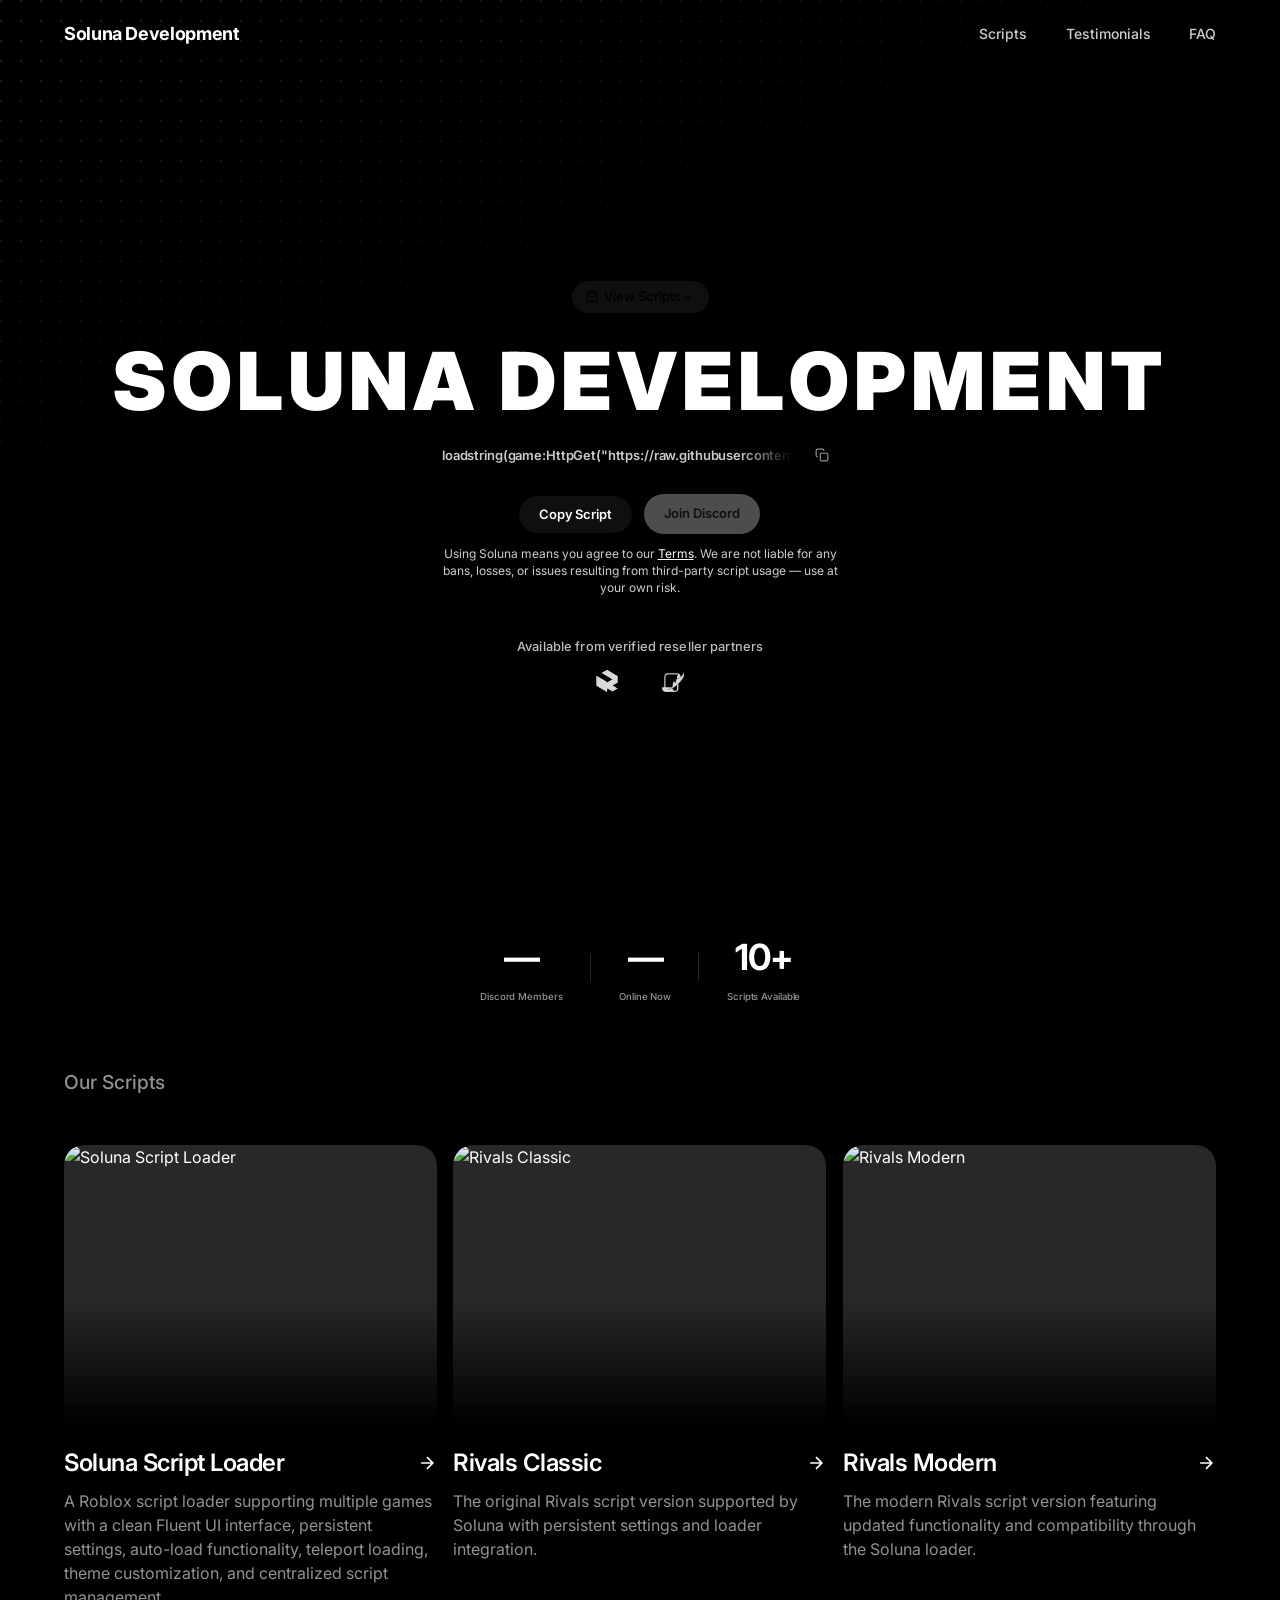
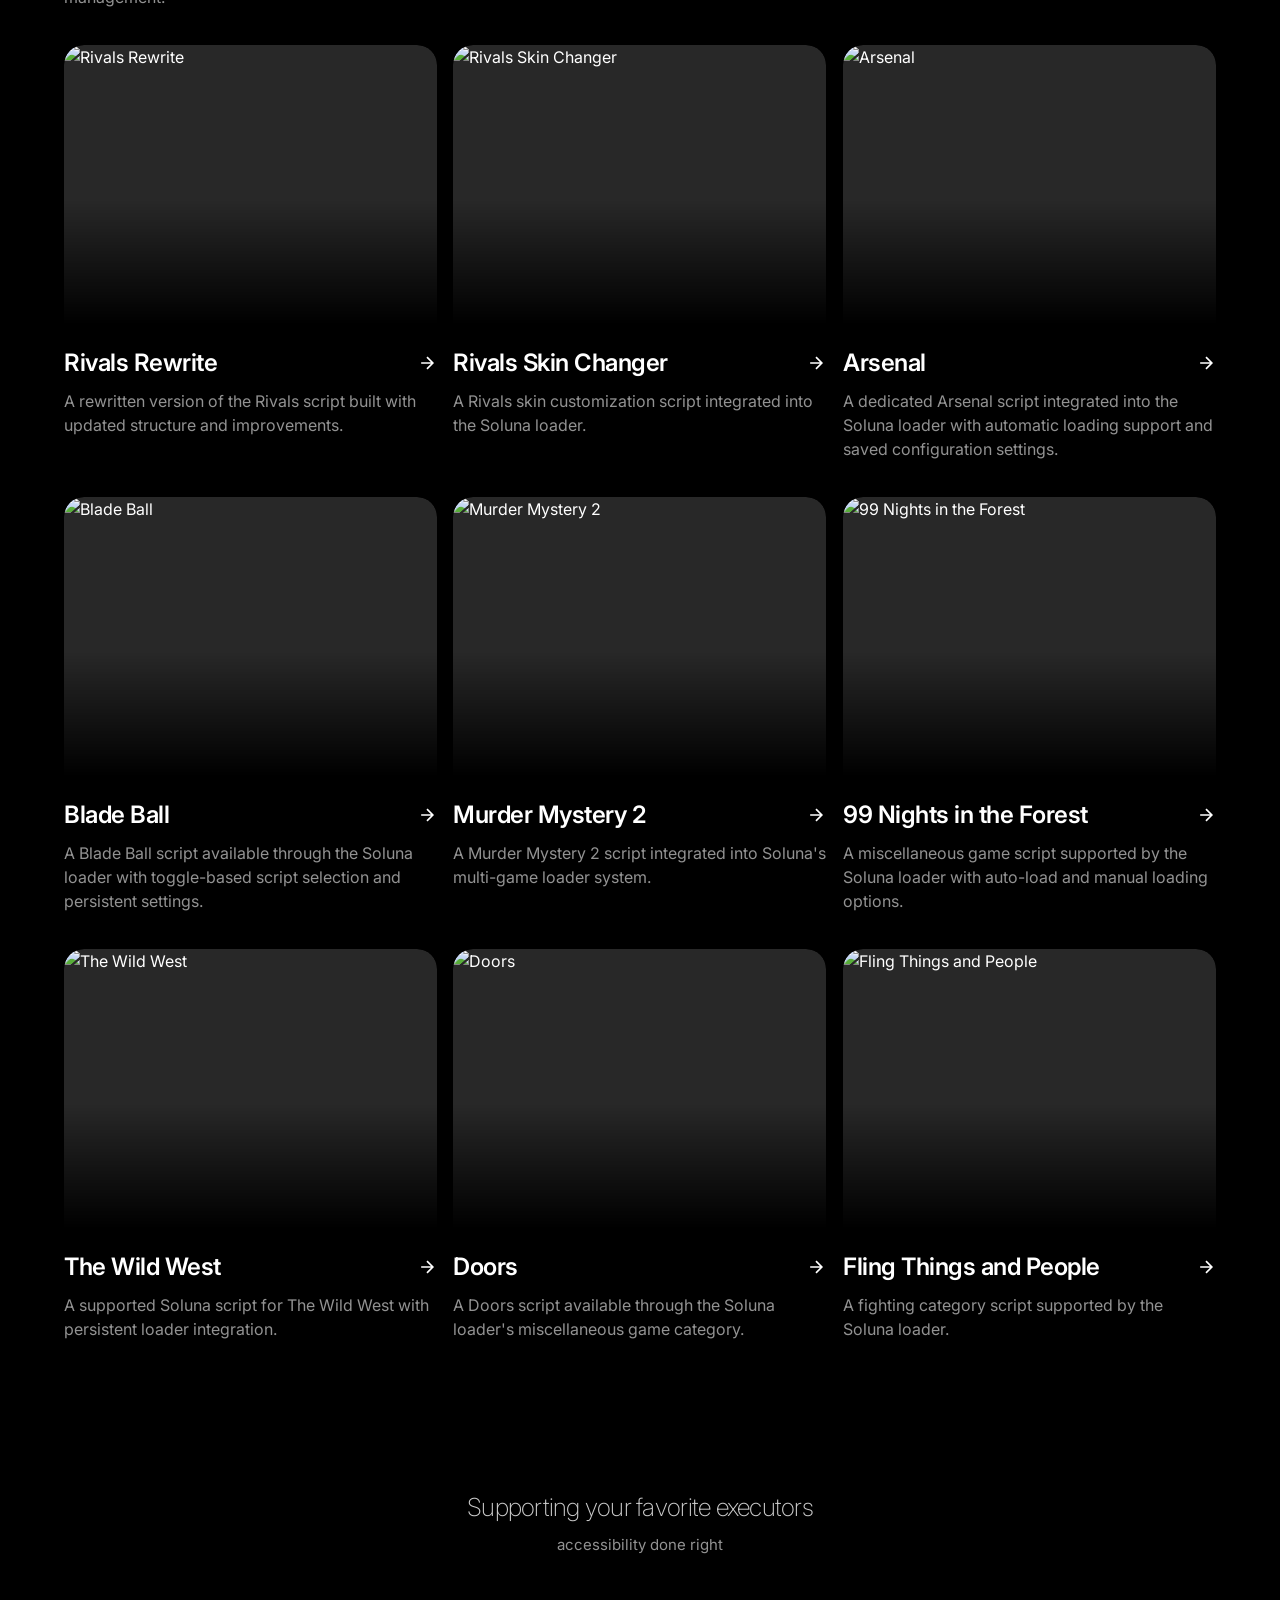
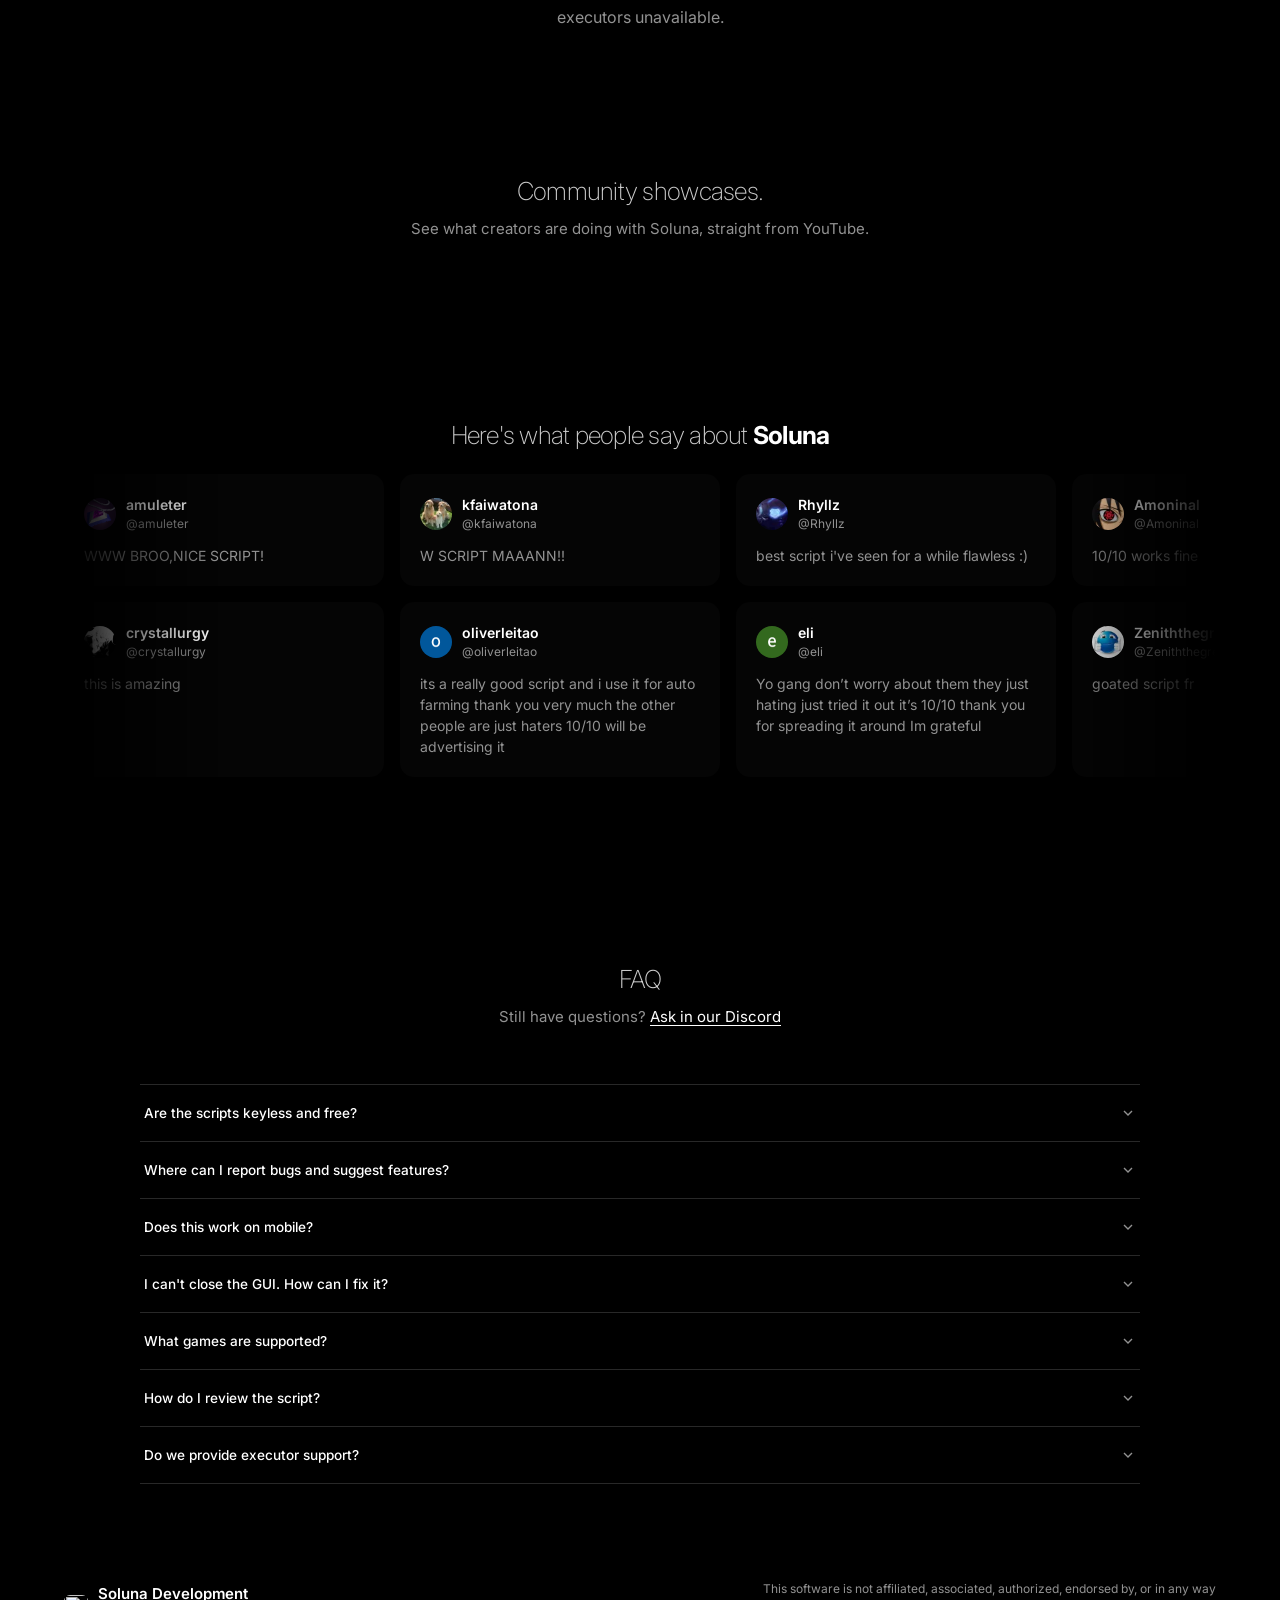
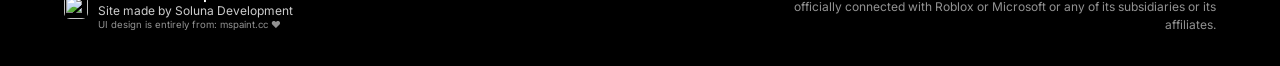
==== index.html @ 6f0d4bb6 "Add partners and showcases JSON files - Created partners.json to store partner information including" ====
<!DOCTYPE html>
<html lang="en">

<head>
    <meta charset="UTF-8">
    <meta name="viewport" content="width=device-width, initial-scale=1.0, maximum-scale=5.0">

    <title>Soluna Script Hub</title>
    <meta name="description"
        content="Soluna Script Hub — Roblox scripts, game utilities, and tools developed by Soluna Development.">

    <meta property="og:title" content="Soluna Script Hub">
    <meta property="og:description" content="Roblox scripts, utilities, and tools developed by Soluna Development.">
    <meta property="og:image"
        content="https://raw.githubusercontent.com/Soluna-Development/API/refs/heads/main/assets/static/background-with-logo.png">
    <meta property="og:image:width" content="1080">
    <meta property="og:image:height" content="607">
    <meta property="og:type" content="website">

    <meta name="twitter:card" content="summary_large_image">
    <meta name="twitter:title" content="Soluna Script Hub">
    <meta name="twitter:description" content="Roblox scripts, utilities, and tools developed by Soluna Development.">
    <meta name="twitter:image"
        content="https://raw.githubusercontent.com/Soluna-Development/API/refs/heads/main/assets/static/background-with-logo.png">

    <link rel="icon"
        href="https://raw.githubusercontent.com/Soluna-Development/API/refs/heads/main/assets/branding/light-on-black.png"
        type="image/png">

    <link rel="manifest" href="manifest.json">

    <meta name="apple-mobile-web-app-capable" content="yes">
    <meta name="apple-mobile-web-app-status-bar-style" content="black-translucent">
    <meta name="apple-mobile-web-app-title" content="Soluna Script Hub">

    <link rel="apple-touch-icon"
        href="https://raw.githubusercontent.com/Soluna-Development/API/refs/heads/main/assets/branding/light-on-black.png">

    <link rel="preconnect" href="https://fonts.googleapis.com">
    <link rel="preconnect" href="https://fonts.gstatic.com" crossorigin>
    <link href="https://fonts.googleapis.com/css2?family=Inter:wght@400;500;600;700&display=swap" rel="stylesheet">

    <link rel="stylesheet" href="src/index.css">
</head>

<body>
    <nav class="nav">
        <div class="nav-container">
            <span class="logo">Soluna Development</span>
            <div class="nav-links">
                <a href="#scripts">Scripts</a>
                <a href="#testimonials">Testimonials</a>
                <a href="#faq">FAQ</a>
            </div>
        </div>
    </nav>

    <svg aria-hidden="true" class="dot-grid" width="100%" height="100%">
        <defs>
            <pattern id="dot-pattern" width="20" height="20" patternUnits="userSpaceOnUse"
                patternContentUnits="userSpaceOnUse" x="0" y="0">
                <circle cx="1" cy="1" r="1"></circle>
            </pattern>
        </defs>
        <rect width="100%" height="100%" stroke-width="0" fill="url(#dot-pattern)"></rect>
    </svg>

    <main>
        <section class="hero">
            <div class="hero-atmosphere" aria-hidden="true">
                <video class="hero-atmosphere-video" autoplay loop muted playsinline preload="auto">
                    <source src="https://www.pexels.com/download/video/38458547/" type="video/mp4">
                </video>
                <div class="hero-atmosphere-sheen"></div>
                <canvas id="hero-byte-overlay"></canvas>
                <div class="hero-atmosphere-vignette"></div>
            </div>
            <div class="container hero-container">
                <a href="#scripts" class="hero-pill">
                    <span class="hero-pill-icon">
                        <svg xmlns="http://www.w3.org/2000/svg" width="24" height="24" viewBox="0 0 24 24" fill="none"
                            stroke="currentColor" stroke-width="2" stroke-linecap="round" stroke-linejoin="round"
                            class="lucide lucide-shopping-bag mr-2" aria-hidden="true">
                            <path d="M6 2 3 6v14a2 2 0 0 0 2 2h14a2 2 0 0 0 2-2V6l-3-4Z"></path>
                            <path d="M3 6h18"></path>
                            <path d="M16 10a4 4 0 0 1-8 0"></path>
                        </svg>
                    </span>
                    View Scripts
                    <svg width="12" height="12" viewBox="0 0 24 24" fill="none" stroke="currentColor" stroke-width="2">
                        <path d="M5 12h14M12 5l7 7-7 7" />
                    </svg>
                </a>

                <h1 class="hero-title">...</h1>
                <button class="discord-copy-bar reveal" id="copy-discord-btn" type="button">
                    <span
                        class="copy-discord-label">loadstring(game:HttpGet("https://raw.githubusercontent.com/Soluna-Development/API/refs/heads/main/src/Loader.lua"))()</span>
                    <span class="discord-copy-actions">
                        <span class="discord-copy-icon" id="copy-discord-icon">
                            <svg class="copy-icon" width="14" height="14" viewBox="0 0 24 24" fill="none"
                                stroke="currentColor" stroke-width="2">
                                <rect x="9" y="9" width="13" height="13" rx="2" />
                                <path d="M5 15H4a2 2 0 0 1-2-2V4a2 2 0 0 1 2-2h9a2 2 0 0 1 2 2v1" />
                            </svg>
                            <svg class="check-icon" width="14" height="14" viewBox="0 0 24 24" fill="none"
                                stroke="currentColor" stroke-width="2">
                                <path d="M20 6 9 17l-5-5" />
                            </svg>
                        </span>
                    </span>
                </button>

                <div class="hero-cta-row reveal">
                    <button class="hero-cta hero-cta-dark" id="hero-copy-script-btn" type="button">Copy Script</button>
                    <a class="hero-cta hero-cta-light" href="https://discord.gg/e52GujVvbN" target="_blank"
                        rel="noopener noreferrer">Join Discord</a>
                </div>

                <p class="hero-tos">Using Soluna means you agree to our <a href="#faq">Terms</a>. We are not liable for
                    any bans, losses, or issues resulting from third-party script usage — use at your own risk.</p>

                <div class="partners-inline reveal" id="partners-grid-wrap">
                    <p class="partners-label">Available from verified reseller partners</p>
                    <div class="partners-grid" id="partners-grid"></div>
                </div>
            </div>
        </section>

        <div class="stats-grid reveal-stagger" id="stats-grid">
            <div class="stat-item reveal">
                <span class="stat-value" id="stat-members">–</span>
                <span class="stat-label">Discord Members</span>
            </div>
            <div class="stat-item reveal">
                <span class="stat-value" id="stat-online">–</span>
                <span class="stat-label">Online Now</span>
            </div>
            <div class="stat-item reveal">
                <span class="stat-value" id="stat-scripts">–</span>
                <span class="stat-label">Scripts Available</span>
            </div>
        </div>

        <section id="scripts" class="section">
            <div class="container">
                <h2 class="section-title reveal">Our Scripts</h2>
                <div class="scripts-wrap">
                    <div class="scripts-grid reveal-stagger" id="scripts-grid"></div>
                </div>
            </div>
        </section>

        <section id="executors" class="section executors-section">
            <div class="container executors-container">
                <div class="executors-heading reveal">
                    <h2 class="section-title-lg">Supporting your favorite executors</h2>
                    <p class="faq-sub">accessibility done right</p>
                </div>
            </div>
            <div class="executors-marquee-wrap">
                <div class="executors-marquee-row">
                    <div class="executors-marquee-track" id="executors-track"></div>
                </div>
            </div>
        </section>

        <section id="showcases" class="showcases-section">
            <div class="container showcases-heading reveal">
                <h2 class="section-title-lg">Community showcases.</h2>
                <p class="faq-sub">See what creators are doing with Soluna, straight from YouTube.</p>
            </div>
            <div class="showcase-viewport">
                <div class="showcase-track" id="showcase-track"></div>
            </div>
        </section>

        <section id="testimonials" class="section testimonials-section">
            <div class="container testimonials-container">
                <div class="testimonials-heading reveal">
                    <h2 class="section-title-lg">Here's what people say about <span class="bold">Soluna</span>
                </div>
                <div class="marquee-wrap">
                    <div class="marquee-row marquee-left">
                        <div class="marquee-track" id="marquee-track-1"></div>
                    </div>
                    <div class="marquee-row marquee-right">
                        <div class="marquee-track" id="marquee-track-2"></div>
                    </div>
                </div>
        </section>

        <section id="faq" class="section faq-section">
            <div class="container">
                <div class="faq-heading reveal">
                    <h2 class="section-title-lg">FAQ</h2>
                    <p class="faq-sub">Still have questions? <a href="https://discord.gg/e52GujVvbN" target="_blank">Ask
                            in our Discord</a></p>
                </div>
                <div class="faq-list reveal-stagger" id="faq-list"></div>
            </div>
        </section>
    </main>

    <footer class="footer">
        <div class="container footer-content">
            <div class="footer-brand-block">
                <img src="https://raw.githubusercontent.com/Soluna-Development/API/refs/heads/main/assets/branding/light-on-black.png"
                    alt="" class="footer-logo">
                <div class="footer-brand-text">
                    <span class="footer-brand">Soluna Development</span>
                    <span class="footer-tagline">Site made by Soluna Development</span>
                    <span class="footer-sub-tagline">UI design is entirely from: <a href="https://www.mspaint.cc/"
                            target="_blank">mspaint.cc</a> ❤️</span>
                </div>
            </div>
            <span class="footer-disclaimer">This software is not affiliated, associated, authorized, endorsed by, or in
                any way officially connected with Roblox or Microsoft or any of its subsidiaries or its
                affiliates.</span>
        </div>
    </footer>

    <script src="src/index.js"></script>
</body>

</html>
---- src/index.css ----
@import url('https://fonts.googleapis.com/css2?family=Inter:wght@900&display=swap');

:root {
    --bg: #000000;
    --fg: #ffffff;
    --fg-dark: #cccccc;
    --muted: #929292;
    --border: #282828;
    --font: 'Inter', -apple-system, BlinkMacSystemFont, sans-serif;
}

*,
*::before,
*::after {
    margin: 0;
    padding: 0;
    box-sizing: border-box;
}

html {
    scroll-behavior: smooth;
    background: var(--bg);
    color: var(--fg);
    font-family: var(--font);
    font-size: 16px;
    -webkit-font-smoothing: antialiased;
}

body {
    line-height: 1.5;
    overflow-x: hidden;
    position: relative;
    scroll-behavior: smooth;
    scrollbar-width: none;
    -ms-overflow-style: none;
}

::-webkit-scrollbar {
    display: none;
}

.dot-grid {
    position: absolute;
    top: 0;
    left: 0;
    width: 90vw;
    height: 55vh;
    fill: rgba(255, 255, 255, 0.16);
    pointer-events: none;
    -webkit-mask-image: linear-gradient(to bottom right, white, transparent 65%);
    mask-image: linear-gradient(to bottom right, white, transparent 65%);
    z-index: 40;
}

a {
    color: inherit;
    text-decoration: none;
}

.bold {
    font-weight: 700;
    color: var(--fg) !important;
}

.bold-black {
    font-weight: 900;
    color: var(--bg) !important;
}

.reveal {
    opacity: 0;
    filter: blur(12px);
    transform: translateY(24px);
    transition: opacity 0.8s cubic-bezier(0.16, 1, 0.3, 1), filter 0.8s cubic-bezier(0.16, 1, 0.3, 1), transform 0.8s cubic-bezier(0.16, 1, 0.3, 1);
    will-change: opacity, filter, transform;
}

.reveal.in-view {
    opacity: 1;
    filter: blur(0);
    transform: translateY(0);
}

.reveal-stagger .reveal:nth-child(1) {
    transition-delay: 0ms;
}

.reveal-stagger .reveal:nth-child(2) {
    transition-delay: 80ms;
}

.reveal-stagger .reveal:nth-child(3) {
    transition-delay: 160ms;
}

.reveal-stagger .reveal:nth-child(4) {
    transition-delay: 240ms;
}

.reveal-stagger .reveal:nth-child(5) {
    transition-delay: 320ms;
}

.reveal-stagger .reveal:nth-child(6) {
    transition-delay: 400ms;
}

@media (prefers-reduced-motion: reduce) {
    .reveal {
        opacity: 1;
        filter: none;
        transform: none;
        transition: none;
    }
}

.container {
    width: 100%;
    margin: 0 auto;
    padding: 0 clamp(1rem, 5vw, 4rem);
}

.nav {
    position: fixed;
    top: 0;
    left: 50%;
    transform: translateX(-50%);
    padding: 1.25rem 0;
    z-index: 50;
    width: 100%;
    margin: 0 auto;
}

.nav-container {
    display: flex;
    justify-content: space-between;
    align-items: center;
    max-width: 100%;
    margin: 0 auto;
    padding: 0 clamp(1rem, 5vw, 4rem);
}

.logo {
    font-weight: 700;
    font-size: 1.125rem;
    letter-spacing: -0.02em;
}

.nav-links {
    display: flex;
    gap: clamp(1rem, 3vw, 2.5rem);
}

.nav-links a {
    font-size: 0.875rem;
    font-weight: 500;
    color: var(--fg-dark);
    transition: color 0.2s ease;
    -webkit-tap-highlight-color: transparent;
    touch-action: manipulation;
}

.nav-links a:hover {
    color: var(--fg);
}

.hero {
    position: relative;
    padding: clamp(6rem, 14vh, 8.5rem) 0 clamp(3rem, 6vh, 5rem);
    overflow: hidden;
    isolation: isolate;
    height: 100vh;
    display: flex;
    align-items: center;
}

.hero-atmosphere {
    position: absolute;
    inset: 0;
    z-index: -1;
    overflow: hidden;
    pointer-events: none;
    background: #000;
    -webkit-mask-image: linear-gradient(to bottom, #000 0%, #000 48%, rgba(0, 0, 0, 0.5) 70%, transparent 96%);
    mask-image: linear-gradient(to bottom, #000 0%, #000 48%, rgba(0, 0, 0, 0.5) 70%, transparent 96%);
}

.hero-atmosphere-video {
    position: absolute;
    inset: -6%;
    width: 112%;
    height: 112%;
    object-fit: cover;
    object-position: center top;
    filter: blur(clamp(4px, 0.6vw, 9px)) saturate(1.2) brightness(0.98);
    transform: translateZ(0) scale(1.04);
}

.hero-atmosphere-sheen {
    position: absolute;
    inset: 0;
    background: radial-gradient(ellipse at 50% 4%, rgba(255, 255, 255, 0.18), transparent 46%),
        linear-gradient(116deg, transparent 18%, rgba(255, 255, 255, 0.06) 37%, transparent 51%);
    mix-blend-mode: soft-light;
    opacity: 0.8;
    animation: hero-sheen 16s ease-in-out infinite alternate;
}

#hero-byte-overlay {
    position: absolute;
    inset: 0;
    width: 100%;
    height: 100%;
    opacity: 0.55;
    mix-blend-mode: screen;
    pointer-events: none;
}

.hero-cursor-blob {
    position: absolute;
    width: 460px;
    height: 460px;
    left: var(--cursor-x, 50%);
    top: var(--cursor-y, 50%);
    transform: translate3d(-50%, -50%, 0);
    pointer-events: none;
    mix-blend-mode: soft-light;
    opacity: 0.9;
    filter: blur(6px);
}

.hero-cursor-blob path {
    fill: rgb(255, 255, 255);
}

@media (max-width: 768px) {
    .hero-cursor-blob {
        display: none;
    }
}

@media (prefers-reduced-motion: reduce) {
    .hero-cursor-blob {
        display: none;
    }
}

.hero-atmosphere-vignette {
    position: absolute;
    inset: 0;
    background: linear-gradient(to bottom, transparent 15%, rgba(0, 0, 0, 0.15) 55%, rgba(0, 0, 0, 0.95) 100%),
        radial-gradient(ellipse at center, transparent 40%, rgba(0, 0, 0, 0.2) 100%);
}

@keyframes hero-sheen {
    0% {
        transform: translate3d(-4%, 0, 0) scale(1.04);
    }

    to {
        transform: translate3d(5%, 1%, 0) scale(1.1);
    }
}

@media (prefers-reduced-motion: reduce) {
    .hero-atmosphere-sheen {
        animation: none;
    }

    .hero-atmosphere-video,
    #hero-byte-overlay {
        display: none;
    }
}

@media (max-width: 768px) {
    #hero-byte-overlay {
        display: none;
    }
}

.hero-container {
    display: flex;
    flex-direction: column;
    align-items: center;
    text-align: center;
    justify-content: center;
    width: 100%;
}

.hero-pill {
    display: inline-flex;
    align-items: center;
    padding: 0.4rem 1rem 0.4rem 0.5rem;
    border: none;
    border-radius: 99px;
    font-size: 0.8125rem;
    font-weight: 500;
    color: var(--bg);
    background: rgba(255, 255, 255, 0.06);
    backdrop-filter: blur(10px) saturate(120%);
    -webkit-backdrop-filter: blur(10px) saturate(120%);
    margin-bottom: 1.75rem;
    transition: border-color 0.2s ease, color 0.2s ease, background 0.2s ease;
    -webkit-tap-highlight-color: transparent;
}

.hero-pill-icon {
    display: inline-flex;
    align-items: center;
    justify-content: center;
    border-radius: 50%;
    color: var(--bg);
    font-size: 0.8rem;
}

.hero-pill-icon svg {
    height: 0.8rem;
}

.hero-title {
    font-size: clamp(2.75rem, 8vw, 5rem);
    font-weight: 900;
    line-height: 1;
    letter-spacing: 5px;
    margin-bottom: 0.5rem;
    transition: filter 0.4s ease, opacity 0.4s ease;
    z-index: 10000000;
    color: var(--fg);
    text-transform: uppercase;
}

.hero-title .char {
    display: inline-block;
    opacity: 0;
    filter: blur(10px);
    animation: char-in 0.4s ease forwards;
}

@keyframes char-in {
    to {
        opacity: 1;
        filter: blur(0);
    }
}

.discord-copy-bar {
    display: inline-flex;
    align-items: center;
    gap: 0.75rem;
    background: rgba(0, 0, 0, 0.1);
    backdrop-filter: blur(5px) saturate(120%);
    -webkit-backdrop-filter: blur(5px) saturate(120%);
    border: none;
    border-radius: 100px;
    padding: 0.5rem 0.75rem;
    font-family: var(--font);
    font-size: 0.8125rem;
    font-weight: 600;
    color: var(--fg);
    cursor: pointer;
    letter-spacing: -0.01em;
}

.copy-discord-label {
    position: relative;
    max-width: 350px;
    overflow: hidden;
    white-space: nowrap;
    color: var(--fg-dark);
}

.copy-discord-label:after {
    content: '';
    position: absolute;
    top: 0;
    bottom: 0;
    width: 20px;
    pointer-events: none;
    z-index: 1;
}

.copy-discord-label {
    -webkit-mask-image: linear-gradient(to left, transparent, black 15%);
    mask-image: linear-gradient(to left, transparent, black 15%);
}

.discord-copy-actions {
    display: flex;
    align-items: center;
    gap: 0.375rem;
}

.discord-copy-icon {
    display: inline-flex;
    align-items: center;
    justify-content: center;
    width: 35px;
    height: 35px;
    border-radius: 50%;
    color: var(--muted);
    transition: background 0.2s ease, color 0.2s ease;
}

.discord-copy-bar:hover .discord-copy-icon {
    color: var(--fg);
}

.discord-copy-icon.copied {
    color: #fff;
}

.discord-copy-icon svg {
    transition: opacity 0.15s ease, transform 0.15s ease;
}

.discord-copy-icon .check-icon {
    position: absolute;
    opacity: 0;
    transform: scale(0.5);
}

.discord-copy-icon.copied .copy-icon {
    opacity: 0;
    transform: scale(0.5);
}

.discord-copy-icon.copied .check-icon {
    opacity: 1;
    transform: scale(1);
}

.hero-cta-row {
    display: flex;
    align-items: center;
    gap: 0.75rem;
    margin-top: 0.875rem;
}

.hero-cta {
    display: inline-flex;
    align-items: center;
    justify-content: center;
    padding: 0.65rem 1.25rem;
    border-radius: 100px;
    font-family: var(--font);
    font-size: 0.8125rem;
    font-weight: 600;
    letter-spacing: -0.01em;
    border: none;
    cursor: pointer;
    text-decoration: none;
    transition: transform 0.2s ease, background 0.2s ease, opacity 0.2s ease;
}

.hero-cta-dark {
    background: #0f0f0f;
    color: #fff;
}

.hero-cta-dark:hover {
    background: #000;
}

.hero-cta-light {
    background: rgba(255, 255, 255, 0.3);
    color: #0f0f0f;
}

.hero-cta-light:hover {
    background: #fff;
}

.hero-tos {
    color: var(--fg-dark);
    font-size: 0.75rem;
    max-width: 420px;
    margin: 0.75rem auto 0;
    line-height: 1.4;
}

.hero-tos a {
    color: var(--fg);
    text-decoration: underline;
}

.social-proof {
    color: var(--bg);
    margin-top: clamp(2.5rem, 6vw, 3.5rem);
    font-size: clamp(1.125rem, 2.5vw, 1.5rem);
    font-weight: 600;
    letter-spacing: -0.02em;
}

.social-proof span {
    color: var(--fg);
}

.stats-grid {
    display: flex;
    align-items: center;
    justify-content: center;
    flex-wrap: nowrap;
    gap: clamp(1.5rem, 5vw, 3.5rem);
    text-align: center;
    margin-top: 30px;
    justify-content: center;
}

.stat-item {
    flex-shrink: 0;
}

.stat-item:not(:last-child) {
    position: relative;
}

.stat-item:not(:last-child)::after {
    content: '';
    position: absolute;
    top: 50%;
    right: calc(clamp(1.5rem, 5vw, 3.5rem) / -2);
    transform: translateY(-50%);
    width: 1px;
    height: 28px;
    background: var(--border);
}

.stat-item {
    display: flex;
    flex-direction: column;
    gap: 0.375rem;
}

.stat-value {
    font-size: clamp(1.5rem, 3.5vw, 2.25rem);
    font-weight: 700;
    letter-spacing: -0.03em;
    color: var(--fg);
}

.stat-label {
    font-size: 0.6rem;
    font-weight: 500;
    color: var(--muted);
    letter-spacing: -0.01em;
}

@media (max-width: 480px) {
    .stats-grid::-webkit-scrollbar {
        display: none;
    }

    .stat-item:not(:last-child) {
        padding-right: 1rem;
    }

    .stat-item:not(:last-child)::after {
        right: -0.5rem;
    }
}

.btn {
    display: inline-flex;
    align-items: center;
    gap: 0.75rem;
    background: var(--fg);
    color: var(--bg);
    padding: 0.875rem 1.75rem;
    border-radius: 99px;
    font-weight: 600;
    font-size: 0.875rem;
    transition: transform 0.2s ease, opacity 0.2s ease;
    -webkit-tap-highlight-color: transparent;
    touch-action: manipulation;
    white-space: nowrap;
    cursor: pointer;
}

.btn:hover {
    opacity: 0.9;
}

.btn:active {
    transform: scale(0.97);
}

.btn-outline {
    background: transparent;
    color: var(--fg);
    border: 1px solid var(--border);
}

.btn-outline:hover {
    border-color: var(--fg);
    background: var(--fg);
    color: var(--bg);
}

.section {
    padding: clamp(2rem, 6vw, 4rem) 0;
}

.section-title {
    font-size: 1.2rem;
    font-weight: 500;
    color: var(--muted);
}

.stack {
    display: flex;
    flex-wrap: wrap;
    gap: 0.5rem;
    margin-top: 2rem;
}

.stack span {
    border: 1px solid var(--border);
    padding: 0.4rem 0.875rem;
    border-radius: 99px;
    font-size: 0.8125rem;
    color: var(--muted);
}

.scripts-grid {
    display: grid;
    grid-template-columns: repeat(auto-fill, minmax(min(100%, 300px), 1fr));
    gap: clamp(1rem, 5vw, 1rem);
    margin-top: clamp(2rem, 6vw, 3rem);
}

.script-card {
    display: flex;
    flex-direction: column;
}

.script-card {
    position: relative;
    isolation: isolate;
}

.script-glow {
    position: absolute;
    top: 0;
    left: 5%;
    width: 90%;
    height: 55%;
    z-index: -1;
    opacity: 0;
    filter: blur(36px) saturate(1.5);
    background: radial-gradient(circle at 35% 30%, var(--glow-a, transparent) 0%, transparent 65%),
        radial-gradient(circle at 70% 40%, var(--glow-b, transparent) 0%, transparent 70%);
    transition: opacity 0.9s cubic-bezier(0.16, 1, 0.3, 1);
    pointer-events: none;
    will-change: opacity;
}

.script-glow {
    opacity: 0 !important;
}

@media (max-width: 768px) {
    .script-card.glow-ready.in-snap .script-glow {
        opacity: 0.6 !important;
    }
}

.script-image {
    width: 100%;
    aspect-ratio: 4/3;
    background: var(--border);
    overflow: hidden;
    margin-bottom: 1.25rem;
    border-top-left-radius: 20px;
    border-top-right-radius: 20px;
    -webkit-mask-image: linear-gradient(to top, transparent 0%, black 45%);
    mask-image: linear-gradient(to top, transparent 0%, black 45%);
    transition: all 0.3s cubic-bezier(0.075, 0.82, 0.165, 1);
    position: relative;
    z-index: 1;
}

.script-image img {
    width: 100%;
    height: 100%;
    object-fit: cover;
    transition: filter 0.4s ease, transform 0.4s ease;
}

.script-title {
    font-size: clamp(1.125rem, 2.5vw, 1.5rem);
    font-weight: 600;
    letter-spacing: -0.02em;
    margin-bottom: 0.5rem;
    display: flex;
    justify-content: space-between;
    align-items: center;
}

.script-desc {
    color: var(--muted);
    font-size: 1rem;
    margin-bottom: 1.25rem;
}

.script-links a {
    font-size: 0.875rem;
    font-weight: 500;
    border-bottom: 1px solid var(--border);
    padding-bottom: 0.25rem;
    transition: border-color 0.2s ease;
    -webkit-tap-highlight-color: transparent;
    touch-action: manipulation;
}

.script-links a:hover {
    border-color: var(--fg);
}

.section-title-lg {
    font-size: 1.55rem;
    font-weight: 200;
    letter-spacing: -0.03em;
    text-align: center;
    color: var(--fg-dark);
}

.testimonials-section {
    overflow: hidden;
}

.testimonials-container {
    margin-bottom: clamp(2rem, 6vw, 3.5rem);
}

.testimonials-heading {
    display: flex;
    flex-direction: column;
    align-items: center;
    gap: 0.75rem;
    text-align: center;
}

.underline-accent {
    text-decoration: underline;
    text-decoration-color: var(--border);
    text-underline-offset: 6px;
}

.rating-line {
    display: inline-flex;
    align-items: center;
    gap: 0.4rem;
    font-size: 0.9375rem;
    color: var(--muted);
}

.rating-line svg {
    color: var(--fg);
}

.marquee-wrap {
    display: flex;
    flex-direction: column;
    gap: 1rem;
    position: relative;
    margin-top: 20px;
}

.marquee-wrap::before,
.marquee-wrap::after {
    content: '';
    position: absolute;
    top: 0;
    bottom: 0;
    width: clamp(3rem, 12vw, 10rem);
    z-index: 2;
    pointer-events: none;
}

.marquee-wrap::before {
    left: 0;
    background: linear-gradient(to right, var(--bg), transparent);
}

.marquee-wrap::after {
    right: 0;
    background: linear-gradient(to left, var(--bg), transparent);
}

.marquee-row {
    overflow: hidden;
    width: 100%;
    -webkit-transform: translateZ(0);
    transform: translateZ(0);
}

.marquee-track {
    display: flex;
    gap: 1rem;
    width: -webkit-max-content;
    width: max-content;
    -webkit-transform: translateZ(0);
    transform: translateZ(0);
    -webkit-backface-visibility: hidden;
    backface-visibility: hidden;
    will-change: transform;
}

.marquee-left .marquee-track {
    -webkit-animation: marquee-scroll-left 60s linear infinite;
    animation: marquee-scroll-left 60s linear infinite;
}

.marquee-right .marquee-track {
    -webkit-animation: marquee-scroll-right 60s linear infinite;
    animation: marquee-scroll-right 60s linear infinite;
}

@-webkit-keyframes marquee-scroll-left {
    from {
        -webkit-transform: translateX3d(0, 0, 0);
        transform: translate3d(0, 0, 0);
    }

    to {
        -webkit-transform: translate3d(-50%, 0, 0);
        transform: translate3d(-50%, 0, 0);
    }
}

@keyframes marquee-scroll-left {
    from {
        -webkit-transform: translate3d(0, 0, 0);
        transform: translate3d(0, 0, 0);
    }

    to {
        -webkit-transform: translate3d(-50%, 0, 0);
        transform: translate3d(-50%, 0, 0);
    }
}

@-webkit-keyframes marquee-scroll-right {
    from {
        -webkit-transform: translate3d(-50%, 0, 0);
        transform: translate3d(-50%, 0, 0);
    }

    to {
        -webkit-transform: translate3d(0, 0, 0);
        transform: translate3d(0, 0, 0);
    }
}

@keyframes marquee-scroll-right {
    from {
        -webkit-transform: translate3d(-50%, 0, 0);
        transform: translate3d(-50%, 0, 0);
    }

    to {
        -webkit-transform: translate3d(0, 0, 0);
        transform: translate3d(0, 0, 0);
    }
}

.testimonial-card {
    border-radius: 14px;
    padding: 1.25rem;
    background: rgb(5, 5, 5);
    display: flex;
    flex-direction: column;
    gap: 0.75rem;
    width: clamp(240px, 30vw, 320px);
    flex-shrink: 0;
    transition: background 0.2s ease;
}

.testimonial-card:hover {
    background: rgb(10, 10, 10);
}

.testimonial-top {
    display: flex;
    align-items: center;
    justify-content: space-between;
    gap: 0.75rem;
}

.testimonial-user {
    display: flex;
    align-items: center;
    gap: 0.625rem;
    min-width: 0;
}

.testimonial-avatar {
    width: 32px;
    height: 32px;
    border-radius: 50%;
    background: var(--border);
    display: flex;
    align-items: center;
    justify-content: center;
    font-size: 0.75rem;
    font-weight: 600;
    color: var(--fg);
    flex-shrink: 0;
    overflow: hidden;
}

.testimonial-avatar img {
    width: 100%;
    height: 100%;
    object-fit: cover;
}

.testimonial-names {
    display: flex;
    flex-direction: column;
    min-width: 0;
}

.testimonial-name {
    font-size: 0.875rem;
    font-weight: 600;
    white-space: nowrap;
    overflow: hidden;
    text-overflow: ellipsis;
}

.testimonial-handle {
    font-size: 0.75rem;
    color: var(--muted);
    white-space: nowrap;
    overflow: hidden;
    text-overflow: ellipsis;
}

.testimonial-text {
    font-size: 0.875rem;
    color: var(--muted);
    line-height: 1.5;
}

@media (prefers-reduced-motion: reduce) {
    .marquee-track {
        animation: none !important;
    }

    .script-glow {
        transition: none;
    }
}

.faq-heading {
    display: flex;
    flex-direction: column;
    align-items: center;
    gap: 0.5rem;
    text-align: center;
    margin-bottom: clamp(2rem, 6vw, 3.5rem);
}

.faq-sub {
    font-size: 0.9375rem;
    color: var(--muted);
}

.faq-sub a {
    text-decoration: underline;
    text-underline-offset: 3px;
    color: var(--fg);
}

.faq-list {
    max-width: 1000px;
    margin: 0 auto;
    border-top: 1px solid var(--border);
}

.faq-cta {
    display: flex;
    justify-content: center;
    margin-top: clamp(2rem, 5vw, 3rem);
}

.executors-section {
    overflow: hidden;
}

.executors-heading {
    display: flex;
    flex-direction: column;
    align-items: center;
    gap: 0.5rem;
    text-align: center;
    margin-bottom: clamp(2rem, 6vw, 3rem);
}

.executors-marquee-wrap {
    position: relative;
    width: 100%;
}

.executors-marquee-wrap::before,
.executors-marquee-wrap::after {
    content: '';
    position: absolute;
    top: 0;
    bottom: 0;
    width: clamp(3rem, 12vw, 10rem);
    z-index: 2;
    pointer-events: none;
}

.executors-marquee-wrap::before {
    left: 0;
    background: linear-gradient(to right, var(--bg), transparent);
}

.executors-marquee-wrap::after {
    right: 0;
    background: linear-gradient(to left, var(--bg), transparent);
}

.executors-marquee-row {
    overflow: hidden;
    width: 100%;
}

.executors-marquee-track {
    display: flex;
    align-items: center;
    gap: clamp(2rem, 5vw, 3.5rem);
    width: max-content;
    transform: translate3d(var(--marquee-x, 0px), 0, 0);
    will-change: transform;
}

.executor-item {
    display: flex;
    align-items: center;
    gap: 0.625rem;
    flex-shrink: 0;
    opacity: 0.45;
    filter: grayscale(0.3);
    transition: opacity 0.3s ease, filter 0.3s ease;
}

.executor-item:hover {
    opacity: 1;
    filter: grayscale(0);
}

.executor-avatar {
    width: 28px;
    height: 28px;
    border-radius: 8px;
    background: var(--border);
    overflow: hidden;
    flex-shrink: 0;
    display: flex;
    align-items: center;
    justify-content: center;
}

.executor-avatar img {
    width: 100%;
    height: 100%;
    object-fit: cover;
}

.executor-name {
    font-size: clamp(0.95rem, 2vw, 1.15rem);
    font-weight: 700;
    color: var(--fg);
    white-space: nowrap;
    letter-spacing: -0.01em;
}

@media (prefers-reduced-motion: reduce) {
    .executors-marquee-track {
        transform: none !important;
    }
}

.partners-inline {
    display: flex;
    flex-direction: column;
    align-items: center;
    gap: 0.85rem;
    margin-top: clamp(1.5rem, 4vw, 2.5rem);
}

.partners-label {
    font-size: 0.8rem;
    font-weight: 500;
    color: var(--fg);
    opacity: 0.75;
    letter-spacing: 0.01em;
}

.partners-grid {
    display: flex;
    flex-wrap: wrap;
    align-items: center;
    justify-content: center;
    gap: clamp(1.5rem, 4vw, 2.75rem);
    width: 100%;
    max-width: 640px;
}

.partner-item {
    display: flex;
    align-items: center;
    opacity: 0;
    filter: blur(10px);
    transform: translate3d(0, 16px, 0);
    transition: opacity 0.7s cubic-bezier(0.16, 1, 0.3, 1), filter 0.7s cubic-bezier(0.16, 1, 0.3, 1), transform 0.7s cubic-bezier(0.16, 1, 0.3, 1);
}

.partner-item.in-view {
    opacity: 1;
    filter: blur(0);
    transform: translate3d(0, 0, 0);
}

.partner-item img {
    height: clamp(16px, 2.2vw, 22px);
    width: auto;
    object-fit: contain;
    filter: brightness(0) invert(1);
    opacity: 0.85;
}

.partner-item a {
    display: flex;
    align-items: center;
}

.faq-item {
    border-bottom: 1px solid var(--border);
}

.faq-question {
    width: 100%;
    display: flex;
    align-items: center;
    justify-content: space-between;
    gap: 1rem;
    background: none;
    border: none;
    color: var(--fg);
    font-family: var(--font);
    font-size: 0.85rem;
    font-weight: 500;
    text-align: left;
    padding: 1.25rem 0.25rem;
    cursor: pointer;
    -webkit-tap-highlight-color: transparent;
}

.faq-question .chevron {
    flex-shrink: 0;
    transition: transform 0.25s ease;
    color: var(--muted);
}

.faq-item.open .faq-question .chevron {
    transform: rotate(180deg);
}

.faq-answer {
    max-height: 0;
    overflow: hidden;
    transition: max-height 0.4s cubic-bezier(0.4, 0, 0.2, 1);
}

.faq-answer-inner {
    padding: 0 0.25rem 1.25rem;
    font-size: 0.9rem;
    color: var(--muted);
    line-height: 1.6;
}

.faq-item.open .faq-answer {
    max-height: 300px;
}

.showcases-section {
    padding: clamp(3rem, 7vw, 5rem) 0 clamp(2rem, 6vw, 4rem);
    overflow: hidden;
}

.showcases-heading {
    display: flex;
    flex-direction: column;
    align-items: center;
    gap: 0.5rem;
    text-align: center;
    margin-bottom: clamp(2rem, 5vw, 3rem);
}

.showcase-viewport {
    overflow: hidden;
    -webkit-mask-image: linear-gradient(90deg, transparent 0, #000 6%, #000 94%, transparent 100%);
    mask-image: linear-gradient(90deg, transparent 0, #000 6%, #000 94%, transparent 100%);
}

.showcase-track {
    display: flex;
    width: max-content;
    gap: clamp(0.75rem, 1.5vw, 1.25rem);
    transform: translate3d(var(--showcase-x, 0px), 0, 0);
    will-change: transform;
}

.showcase-item {
    flex: 0 0 auto;
    width: clamp(220px, 22vw, 280px);
    opacity: 0;
    transition: opacity 0.6s ease;
}

.showcase-item.loaded {
    opacity: 1;
}

.showcase-card {
    position: relative;
    display: block;
    width: 100%;
    aspect-ratio: 16 / 9;
    border-radius: 14px;
    overflow: hidden;
    background: var(--border);
    cursor: pointer;
    border: none;
    padding: 0;
    transition: transform 0.3s cubic-bezier(0.16, 1, 0.3, 1);
}

.showcase-thumb {
    width: 100%;
    height: 100%;
    object-fit: cover;
    display: block;
    transition: filter 0.3s ease;
}

.showcase-card:hover .showcase-thumb {
    filter: brightness(0.7);
}

.showcase-play {
    position: absolute;
    inset: 0;
    margin: auto;
    width: 46px;
    height: 46px;
    display: flex;
    align-items: center;
    justify-content: center;
    border-radius: 999px;
    background: rgba(0, 0, 0, 0.55);
    color: #fff;
    pointer-events: none;
    transition: background 0.2s ease, transform 0.2s ease;
}

.yt-modal {
    position: fixed;
    inset: 0;
    z-index: 200;
    align-items: center;
    justify-content: center;
    padding: clamp(1rem, 4vw, 2.5rem);
    background: rgba(0, 0, 0, 0.82);
    backdrop-filter: blur(8px);
    -webkit-backdrop-filter: blur(8px);
}

.yt-modal[hidden] {
    display: none;
}

.yt-modal:not([hidden]) {
    display: flex;
    animation: yt-fade 0.2s ease;
}

.yt-modal-backdrop {
    position: absolute;
    inset: 0;
    cursor: zoom-out;
    background: none;
    border: none;
}

.yt-modal-dialog {
    position: relative;
    width: min(1040px, 100%);
    aspect-ratio: 16 / 9;
    border-radius: 14px;
    overflow: hidden;
    background: #000;
    box-shadow: 0 40px 100px rgba(0, 0, 0, 0.6);
    animation: yt-pop 0.28s cubic-bezier(0.16, 1, 0.3, 1);
}

.yt-modal-dialog iframe {
    width: 100%;
    height: 100%;
    border: 0;
    display: block;
}

.yt-modal-close {
    position: absolute;
    top: -46px;
    right: 0;
    z-index: 2;
    display: inline-flex;
    align-items: center;
    justify-content: center;
    width: 38px;
    height: 38px;
    border: 1px solid var(--border);
    border-radius: 999px;
    background: rgba(0, 0, 0, 0.6);
    color: #fff;
    cursor: pointer;
    backdrop-filter: blur(6px);
    transition: background 0.2s ease;
}

.yt-modal-close:hover {
    background: var(--fg);
    color: var(--bg);
}

@keyframes yt-fade {
    0% {
        opacity: 0;
    }

    to {
        opacity: 1;
    }
}

@keyframes yt-pop {
    0% {
        opacity: 0;
        transform: scale(0.94);
    }

    to {
        opacity: 1;
        transform: scale(1);
    }
}

@media (max-width: 560px) {
    .yt-modal-close {
        top: 8px;
        right: 8px;
        background: rgba(0, 0, 0, 0.75);
    }
}

@media (max-width: 640px) {
    .showcase-item {
        width: clamp(200px, 62vw, 260px);
    }
}

@media (prefers-reduced-motion: reduce) {
    .showcase-track {
        transform: none !important;
    }
}

.footer {
    padding: 2rem 0;
    font-size: 0.875rem;
    color: var(--muted);
}

.footer-content {
    display: flex;
    justify-content: space-between;
    align-items: center;
    flex-wrap: wrap;
    gap: 1.5rem;
}

.footer-brand-block {
    display: flex;
    align-items: center;
    gap: 0.625rem;
}

.footer-logo {
    width: 24px;
    height: 24px;
    border-radius: 6px;
    object-fit: cover;
    flex-shrink: 0;
}

.footer-brand-text {
    display: flex;
    flex-direction: column;
    line-height: 1.3;
}

.footer-brand {
    color: var(--fg);
    font-weight: 600;
    font-size: 0.9375rem;
}

.footer-tagline {
    font-size: 0.75rem;
    color: var(--fg-dark);
}

.footer-sub-tagline {
    font-size: 0.6rem;
    color: var(--muted);
}

.footer-disclaimer {
    font-size: 0.75rem;
    color: var(--muted);
    line-height: 1.5;
    text-align: right;
    max-width: 460px;
}

.footer a:hover {
    color: var(--fg);
}

@media (max-width: 768px) {
    .footer-content {
        flex-direction: column;
        align-items: flex-start;
    }

    .footer-disclaimer {
        text-align: left;
        max-width: none;
    }
}

@media (max-width: 768px) {
    .scripts-wrap {
        position: relative;
        margin-inline: calc(clamp(1rem, 5vw, 4rem) * -1);
    }

    .scripts-grid {
        display: flex;
        overflow-x: auto;
        overflow-y: hidden;
        scroll-snap-type: x mandatory;
        scroll-padding-inline: clamp(1rem, 5vw, 4rem);
        -webkit-overflow-scrolling: touch;
        scrollbar-width: none;
        padding-inline: clamp(0rem, 3vw, 4rem);
        scroll-snap-stop: always;
        overscroll-behavior-x: contain;
    }

    .scripts-wrap::before,
    .scripts-wrap::after {
        content: '';
        position: absolute;
        top: 0;
        bottom: 0;
        width: clamp(1.5rem, 6vw, 3rem);
        z-index: 100;
        pointer-events: none;
    }

    .scripts-wrap::before {
        left: 0;
        background: linear-gradient(to right, var(--bg), transparent);
    }

    .scripts-wrap::after {
        right: 0;
        background: linear-gradient(to left, var(--bg), transparent);
    }

    .scripts-grid::-webkit-scrollbar {
        display: none;
    }

    .script-card {
        flex: 0 0 auto;
        width: min(78vw, 300px);
        scroll-snap-align: start;
    }

    .nav-links {
        gap: 1.25rem;
    }

    .nav-links a {
        font-size: 0.8125rem;
    }

    .footer-content {
        flex-direction: column;
        align-items: flex-start;
    }
}

@media (max-width: 480px) {
    html {
        font-size: 15px;
    }

    .nav {
        padding: 1rem 0;
        border: none;
    }

    .hero {
        padding-top: 8rem;
    }

    .hero-title {
        font-size: 3rem;
        margin-bottom: 2.5rem;
    }

    .copy-discord-label {
        max-width: 250px;
    }

    .discord-copy-bar {
        font-size: 0.75rem;
        padding: 0.4rem 0.4rem 0.4rem 0.875rem;
    }

    .discord-copy-icon {
        width: 24px;
        height: 24px;
    }

    .btn {
        padding: 0.75rem 1.5rem;
        font-size: 0.8125rem;
    }

    .stack span {
        font-size: 0.75rem;
        padding: 0.35rem 0.75rem;
    }

    .section {
        padding: 3rem 0;
    }
}

@media (orientation: landscape) and (max-height: 600px) {
    .hero-title {
        font-size: clamp(2.5rem, 8vh, 6rem);
        margin-bottom: 0.5rem;
    }

    .nav {
        padding: 0.75rem 0;
    }

    .section {
        padding: 3rem 0;
    }
}

@media (orientation: landscape) and (min-width: 600px) and (max-height: 500px) {
    .container {
        width: 95%;
        padding: 0px;
    }

    .grid-2 {
        grid-template-columns: 1fr 1fr;
        gap: 2rem;
    }

    .scripts-grid {
        grid-template-columns: repeat(auto-fill, minmax(min(100%, 290px), 1fr));
        gap: 1rem;
    }
}

@media (hover: none) and (pointer: coarse) {
    .btn {
        min-height: 48px;
        min-width: 48px;
    }

    .nav-links a {
        padding: 0.5rem 0;
        min-height: 44px;
        display: inline-flex;
        align-items: center;
    }

    .script-links a {
        padding-bottom: 0.5rem;
    }

    .script-image img {
        transition: none;
    }
}
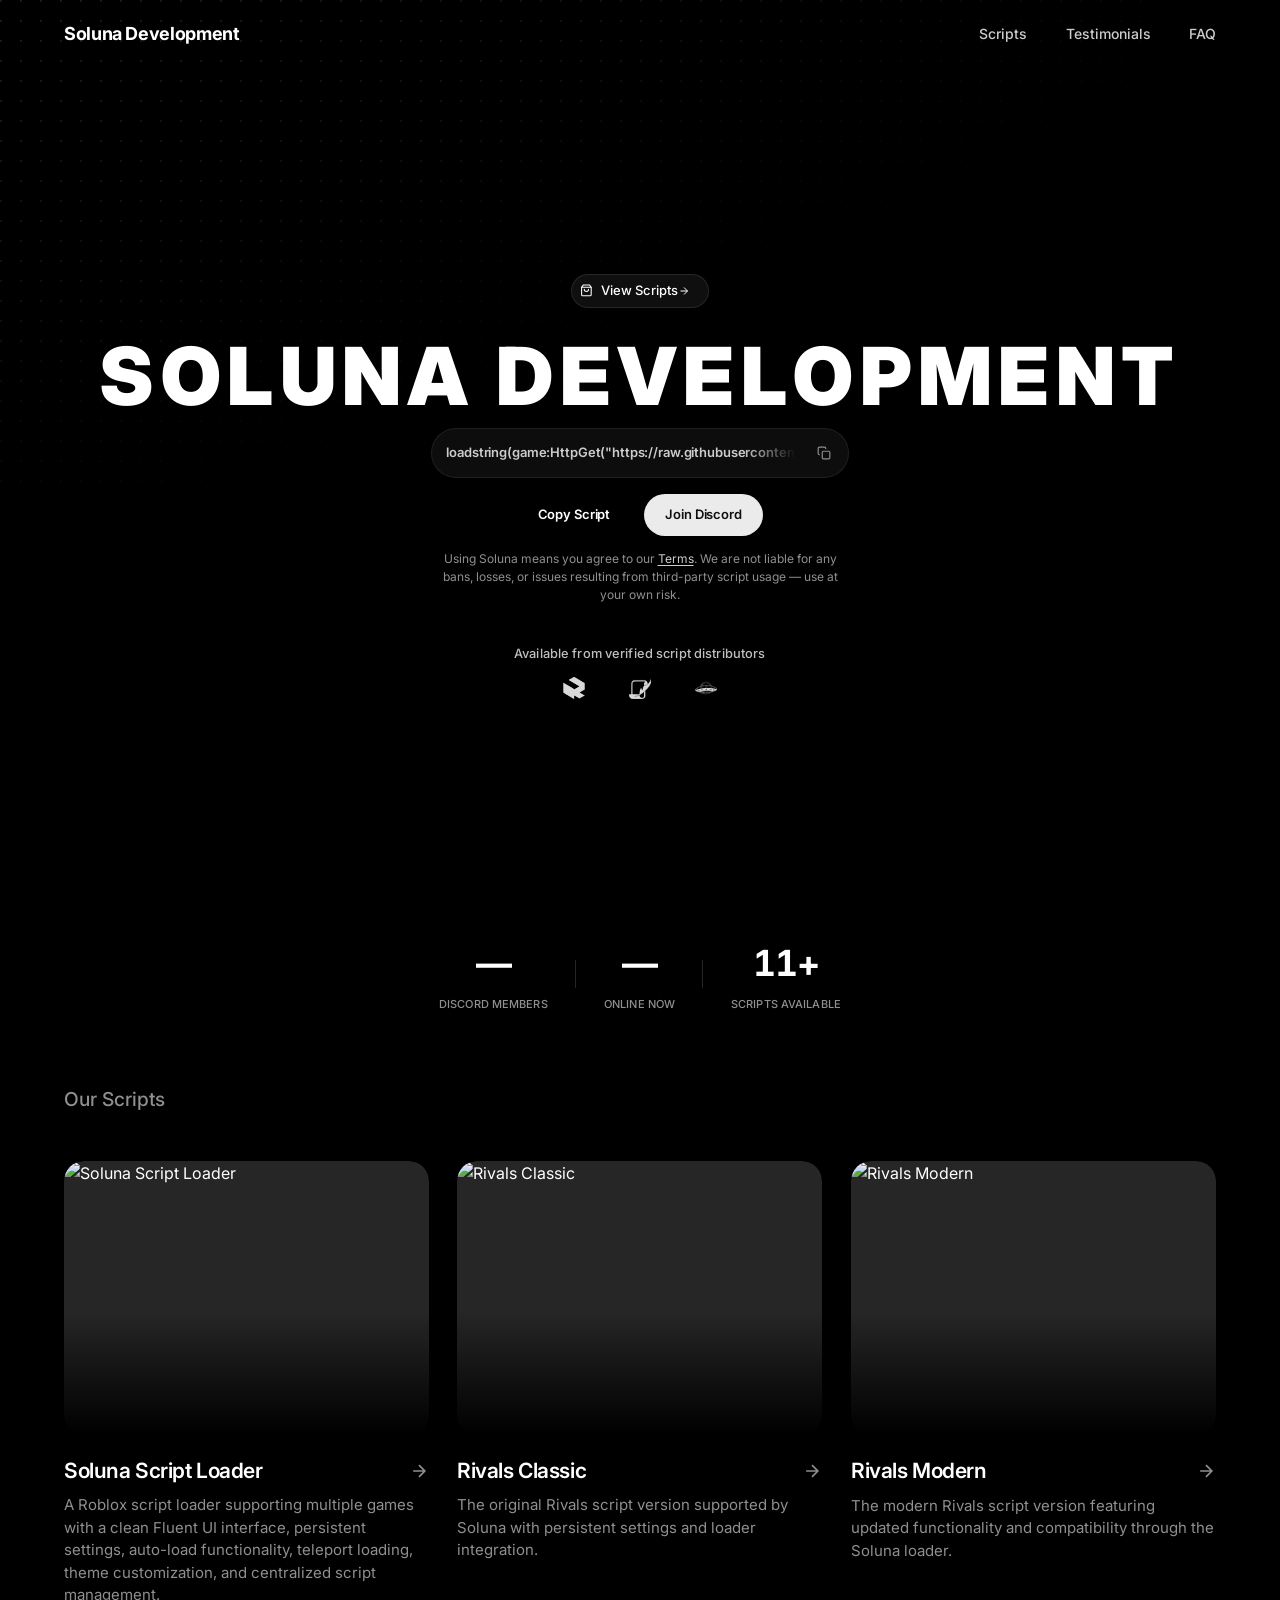
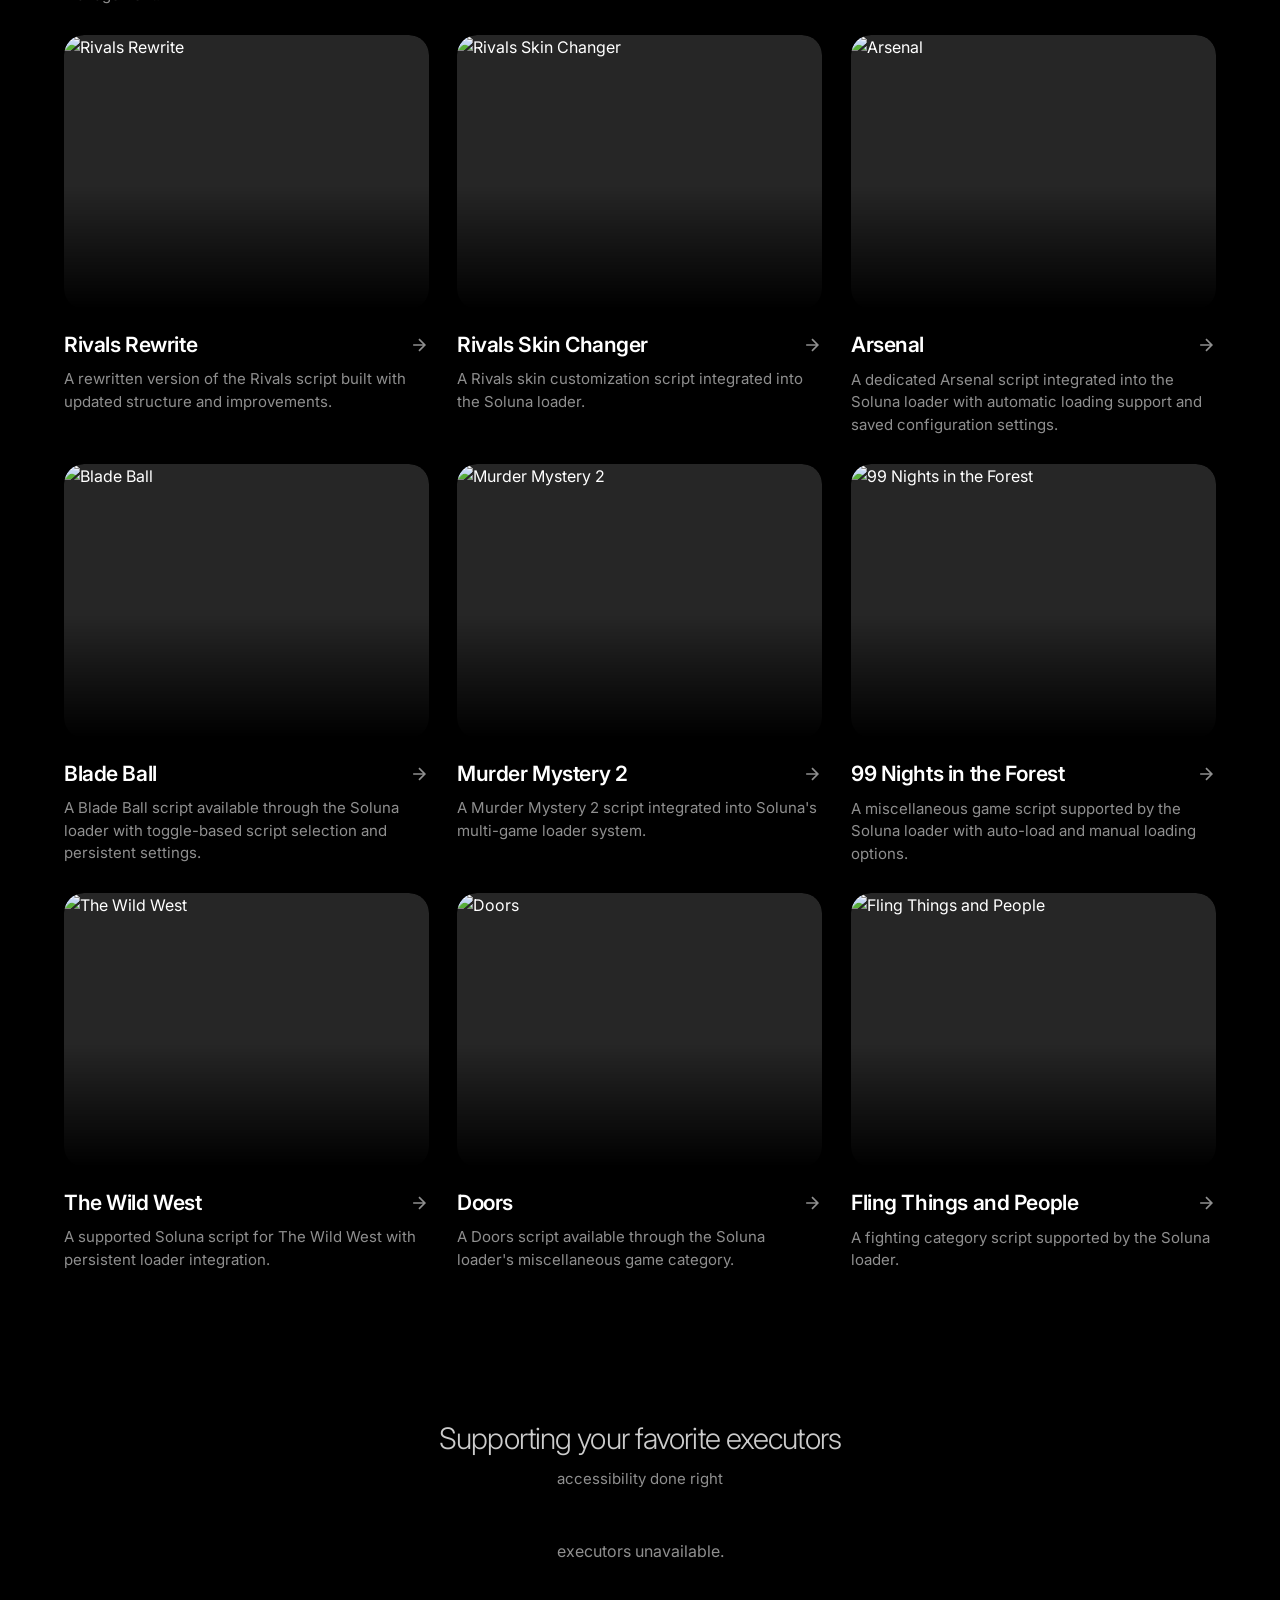
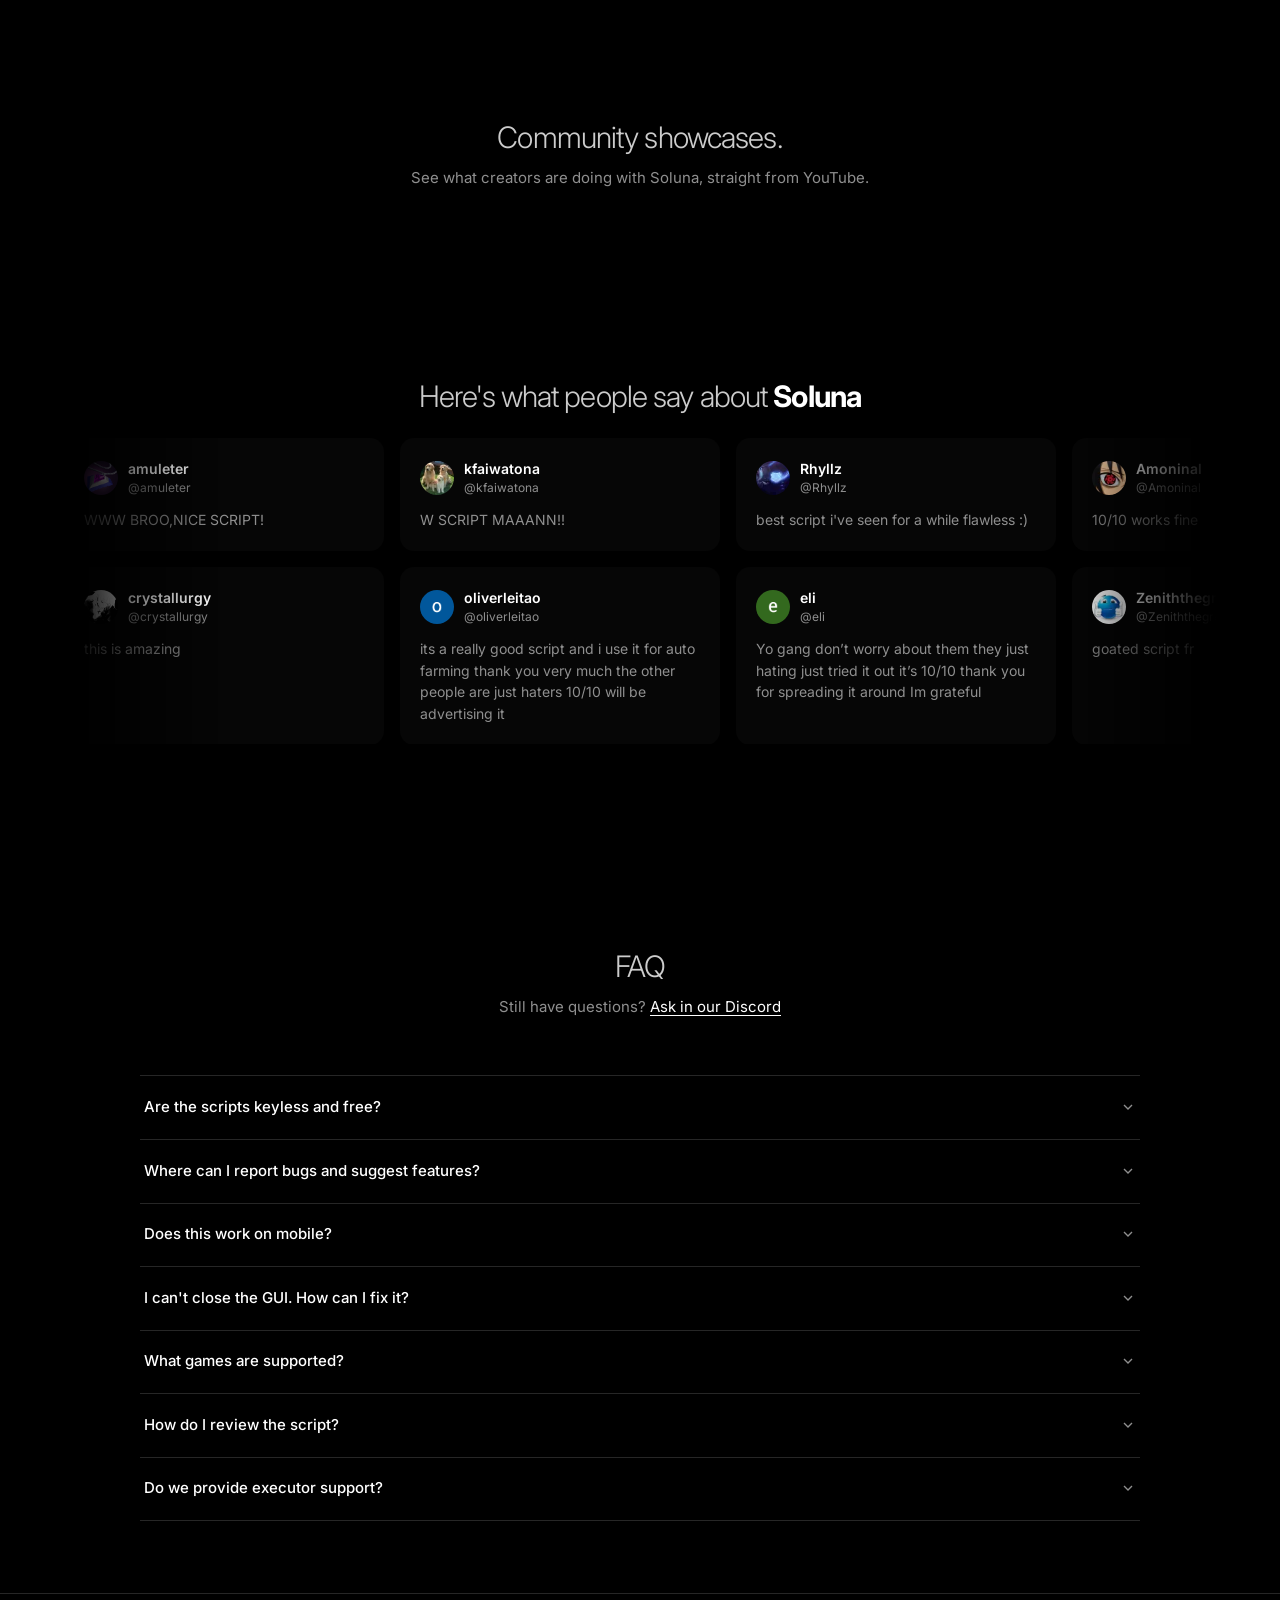
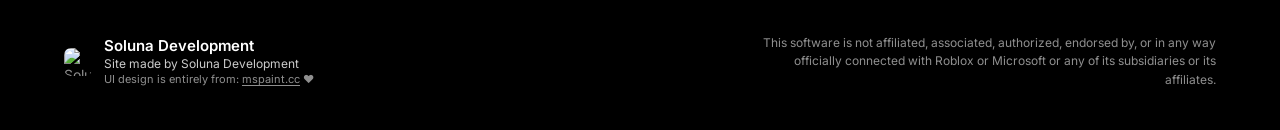
==== commit cb22519d: "Add new styles for various components and sections - Created styles for FAQ component including ques" ====
--- a/index.html
+++ b/index.html
@@ -3,23 +3,31 @@
 
 <head>
     <meta charset="UTF-8">
-    <meta name="viewport" content="width=device-width, initial-scale=1.0, maximum-scale=5.0">
-
-    <title>Soluna Script Hub</title>
+    <meta name="viewport" content="width=device-width, initial-scale=1.0, viewport-fit=cover">
+
+    <title>Soluna Development</title>
     <meta name="description"
-        content="Soluna Script Hub — Roblox scripts, game utilities, and tools developed by Soluna Development.">
-
-    <meta property="og:title" content="Soluna Script Hub">
-    <meta property="og:description" content="Roblox scripts, utilities, and tools developed by Soluna Development.">
+        content="Soluna Development — free, keyless Roblox scripts, game utilities, and a multi-game loader developed by Soluna Development.">
+    <meta name="keywords"
+        content="roblox scripts, roblox script hub, soluna, free roblox scripts, roblox loader, script executor">
+    <meta name="robots" content="index, follow">
+    <link rel="canonical" href="https://soluna-development.github.io/">
+
+    <meta property="og:title" content="Soluna Development">
+    <meta property="og:description"
+        content="Soluna Development — free, keyless Roblox scripts, game utilities, and a multi-game loader developed by Soluna Development.">
     <meta property="og:image"
         content="https://raw.githubusercontent.com/Soluna-Development/API/refs/heads/main/assets/static/background-with-logo.png">
     <meta property="og:image:width" content="1080">
     <meta property="og:image:height" content="607">
     <meta property="og:type" content="website">
+    <meta property="og:site_name" content="Soluna Development">
+    <meta property="og:url" content="https://soluna-development.github.io/">
 
     <meta name="twitter:card" content="summary_large_image">
-    <meta name="twitter:title" content="Soluna Script Hub">
-    <meta name="twitter:description" content="Roblox scripts, utilities, and tools developed by Soluna Development.">
+    <meta name="twitter:title" content="Soluna Development">
+    <meta name="twitter:description"
+        content="Soluna Development — free, keyless Roblox scripts, game utilities, and a multi-game loader developed by Soluna Development.">
     <meta name="twitter:image"
         content="https://raw.githubusercontent.com/Soluna-Development/API/refs/heads/main/assets/static/background-with-logo.png">
 
@@ -29,21 +37,34 @@
 
     <link rel="manifest" href="manifest.json">
 
+    <meta name="theme-color" content="#000000">
     <meta name="apple-mobile-web-app-capable" content="yes">
     <meta name="apple-mobile-web-app-status-bar-style" content="black-translucent">
-    <meta name="apple-mobile-web-app-title" content="Soluna Script Hub">
+    <meta name="apple-mobile-web-app-title" content="Soluna Development">
+    <meta name="mobile-web-app-capable" content="yes">
 
     <link rel="apple-touch-icon"
         href="https://raw.githubusercontent.com/Soluna-Development/API/refs/heads/main/assets/branding/light-on-black.png">
 
     <link rel="preconnect" href="https://fonts.googleapis.com">
     <link rel="preconnect" href="https://fonts.gstatic.com" crossorigin>
-    <link href="https://fonts.googleapis.com/css2?family=Inter:wght@400;500;600;700&display=swap" rel="stylesheet">
-
-    <link rel="stylesheet" href="src/index.css">
+
+    <link rel="stylesheet" href="src/styles/main.css">
+
+    <script type="application/ld+json">
+    {
+        "@context": "https://schema.org",
+        "@type": "WebSite",
+        "name": "Soluna Development",
+        "url": "https://soluna-development.github.io/",
+        "description": "Soluna Development — free, keyless Roblox scripts, game utilities, and a multi-game loader developed by Soluna Development."
+    }
+    </script>
 </head>
 
 <body>
+    <div class="viewport-fill" aria-hidden="true"></div>
+
     <nav class="nav">
         <div class="nav-container">
             <span class="logo">Soluna Development</span>
@@ -69,7 +90,7 @@
         <section class="hero">
             <div class="hero-atmosphere" aria-hidden="true">
                 <video class="hero-atmosphere-video" autoplay loop muted playsinline preload="auto">
-                    <source src="https://www.pexels.com/download/video/38458547/" type="video/mp4">
+                    <source src="https://www.pexels.com/download/video/33850342/" type="video/mp4">
                 </video>
                 <div class="hero-atmosphere-sheen"></div>
                 <canvas id="hero-byte-overlay"></canvas>
@@ -80,7 +101,7 @@
                     <span class="hero-pill-icon">
                         <svg xmlns="http://www.w3.org/2000/svg" width="24" height="24" viewBox="0 0 24 24" fill="none"
                             stroke="currentColor" stroke-width="2" stroke-linecap="round" stroke-linejoin="round"
-                            class="lucide lucide-shopping-bag mr-2" aria-hidden="true">
+                            aria-hidden="true">
                             <path d="M6 2 3 6v14a2 2 0 0 0 2 2h14a2 2 0 0 0 2-2V6l-3-4Z"></path>
                             <path d="M3 6h18"></path>
                             <path d="M16 10a4 4 0 0 1-8 0"></path>
@@ -92,10 +113,11 @@
                     </svg>
                 </a>
 
-                <h1 class="hero-title">...</h1>
+                <h1 class="hero-title">Soluna Development</h1>
+
                 <button class="discord-copy-bar reveal" id="copy-discord-btn" type="button">
-                    <span
-                        class="copy-discord-label">loadstring(game:HttpGet("https://raw.githubusercontent.com/Soluna-Development/API/refs/heads/main/src/Loader.lua"))()</span>
+                    <span class="copy-discord-label"
+                        id="copy-discord-label">loadstring(game:HttpGet("https://raw.githubusercontent.com/Soluna-Development/API/refs/heads/main/src/Loader.lua"))()</span>
                     <span class="discord-copy-actions">
                         <span class="discord-copy-icon" id="copy-discord-icon">
                             <svg class="copy-icon" width="14" height="14" viewBox="0 0 24 24" fill="none"
@@ -117,11 +139,12 @@
                         rel="noopener noreferrer">Join Discord</a>
                 </div>
 
-                <p class="hero-tos">Using Soluna means you agree to our <a href="#faq">Terms</a>. We are not liable for
-                    any bans, losses, or issues resulting from third-party script usage — use at your own risk.</p>
+                <p class="hero-tos">Using Soluna means you agree to our <a href="#faq">Terms</a>. We are not liable
+                    for any bans, losses, or issues resulting from third-party script usage — use at your own risk.
+                </p>
 
                 <div class="partners-inline reveal" id="partners-grid-wrap">
-                    <p class="partners-label">Available from verified reseller partners</p>
+                    <p class="partners-label">Available from verified script distributors</p>
                     <div class="partners-grid" id="partners-grid"></div>
                 </div>
             </div>
@@ -144,7 +167,7 @@
 
         <section id="scripts" class="section">
             <div class="container">
-                <h2 class="section-title reveal">Our Scripts</h2>
+                <h2 class="section-eyebrow reveal">Our Scripts</h2>
                 <div class="scripts-wrap">
                     <div class="scripts-grid reveal-stagger" id="scripts-grid"></div>
                 </div>
@@ -155,7 +178,7 @@
             <div class="container executors-container">
                 <div class="executors-heading reveal">
                     <h2 class="section-title-lg">Supporting your favorite executors</h2>
-                    <p class="faq-sub">accessibility done right</p>
+                    <p class="section-subtitle">accessibility done right</p>
                 </div>
             </div>
             <div class="executors-marquee-wrap">
@@ -168,7 +191,7 @@
         <section id="showcases" class="showcases-section">
             <div class="container showcases-heading reveal">
                 <h2 class="section-title-lg">Community showcases.</h2>
-                <p class="faq-sub">See what creators are doing with Soluna, straight from YouTube.</p>
+                <p class="section-subtitle">See what creators are doing with Soluna, straight from YouTube.</p>
             </div>
             <div class="showcase-viewport">
                 <div class="showcase-track" id="showcase-track"></div>
@@ -178,9 +201,9 @@
         <section id="testimonials" class="section testimonials-section">
             <div class="container testimonials-container">
                 <div class="testimonials-heading reveal">
-                    <h2 class="section-title-lg">Here's what people say about <span class="bold">Soluna</span>
-                </div>
-                <div class="marquee-wrap">
+                    <h2 class="section-title-lg">Here's what people say about <span class="bold">Soluna</span></h2>
+                </div>
+                <div class="marquee-wrap marquee-fade-wrap">
                     <div class="marquee-row marquee-left">
                         <div class="marquee-track" id="marquee-track-1"></div>
                     </div>
@@ -188,14 +211,15 @@
                         <div class="marquee-track" id="marquee-track-2"></div>
                     </div>
                 </div>
+            </div>
         </section>
 
         <section id="faq" class="section faq-section">
             <div class="container">
                 <div class="faq-heading reveal">
                     <h2 class="section-title-lg">FAQ</h2>
-                    <p class="faq-sub">Still have questions? <a href="https://discord.gg/e52GujVvbN" target="_blank">Ask
-                            in our Discord</a></p>
+                    <p class="section-subtitle">Still have questions? <a href="https://discord.gg/e52GujVvbN"
+                            target="_blank" rel="noopener noreferrer">Ask in our Discord</a></p>
                 </div>
                 <div class="faq-list reveal-stagger" id="faq-list"></div>
             </div>
@@ -206,21 +230,21 @@
         <div class="container footer-content">
             <div class="footer-brand-block">
                 <img src="https://raw.githubusercontent.com/Soluna-Development/API/refs/heads/main/assets/branding/light-on-black.png"
-                    alt="" class="footer-logo">
+                    alt="Soluna Development logo" class="footer-logo" loading="lazy">
                 <div class="footer-brand-text">
                     <span class="footer-brand">Soluna Development</span>
                     <span class="footer-tagline">Site made by Soluna Development</span>
                     <span class="footer-sub-tagline">UI design is entirely from: <a href="https://www.mspaint.cc/"
-                            target="_blank">mspaint.cc</a> ❤️</span>
-                </div>
-            </div>
-            <span class="footer-disclaimer">This software is not affiliated, associated, authorized, endorsed by, or in
-                any way officially connected with Roblox or Microsoft or any of its subsidiaries or its
+                            target="_blank" rel="noopener noreferrer">mspaint.cc</a> ❤️</span>
+                </div>
+            </div>
+            <span class="footer-disclaimer">This software is not affiliated, associated, authorized, endorsed by, or
+                in any way officially connected with Roblox or Microsoft or any of its subsidiaries or its
                 affiliates.</span>
         </div>
     </footer>
 
-    <script src="src/index.js"></script>
+    <script type="module" src="src/scripts/main.js"></script>
 </body>
 
 </html>
--- a/src/styles/main.css
+++ b/src/styles/main.css
@@ -0,0 +1,34 @@
+@import url('https://fonts.googleapis.com/css2?family=Inter:wght@400;500;600;700;900&display=swap');
+
+@import 'base/tokens.css';
+@import 'base/reset.css';
+@import 'base/safe-area.css';
+@import 'base/typography.css';
+
+@import 'utilities/layout.css';
+@import 'utilities/reveal.css';
+
+@import 'layout/nav.css';
+@import 'layout/footer.css';
+
+@import 'components/buttons.css';
+@import 'components/pills.css';
+@import 'components/stats.css';
+@import 'components/script-card.css';
+@import 'components/marquee.css';
+@import 'components/testimonial-card.css';
+@import 'components/executors.css';
+@import 'components/showcase.css';
+@import 'components/modal.css';
+@import 'components/partners.css';
+@import 'components/faq.css';
+
+@import 'sections/hero-atmosphere.css';
+@import 'sections/hero-content.css';
+@import 'sections/section-base.css';
+@import 'sections/testimonials.css';
+@import 'sections/executors.css';
+@import 'sections/showcases.css';
+@import 'sections/faq-section.css';
+
+@import 'utilities/responsive.css';
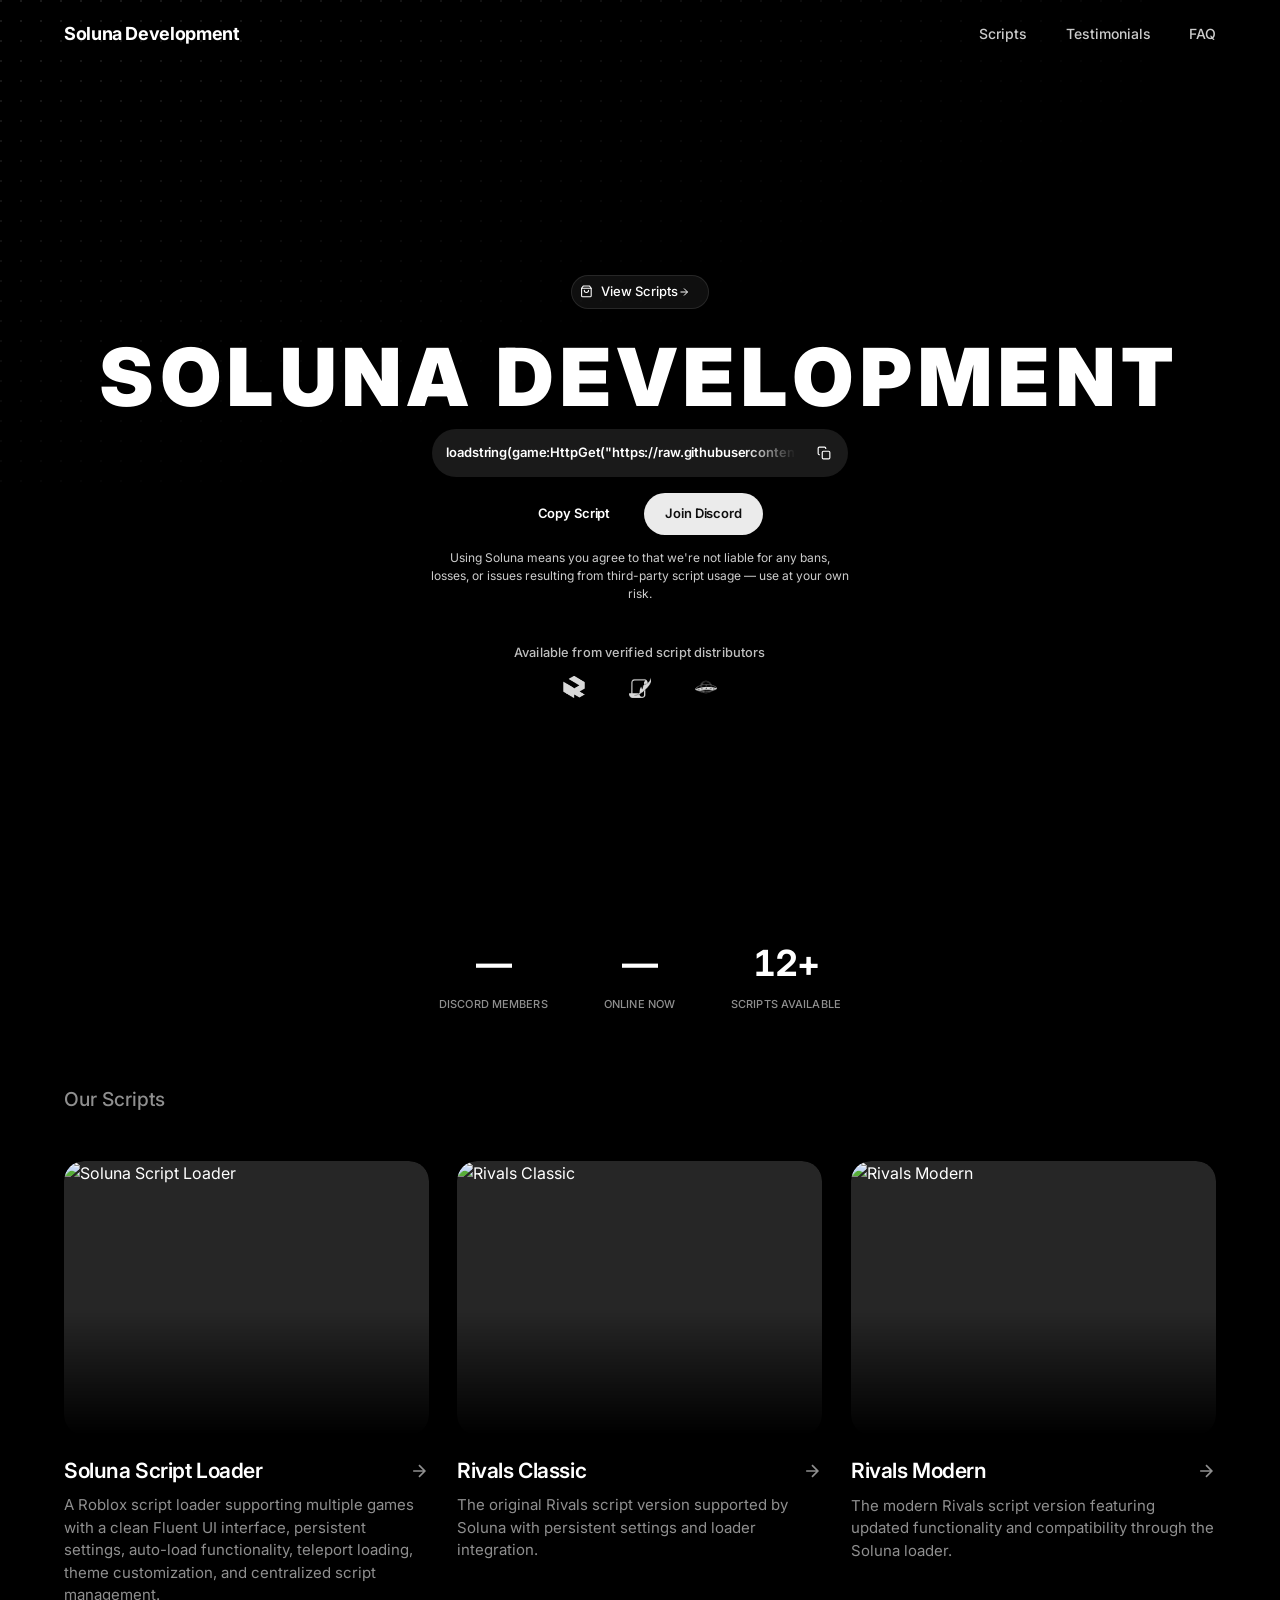
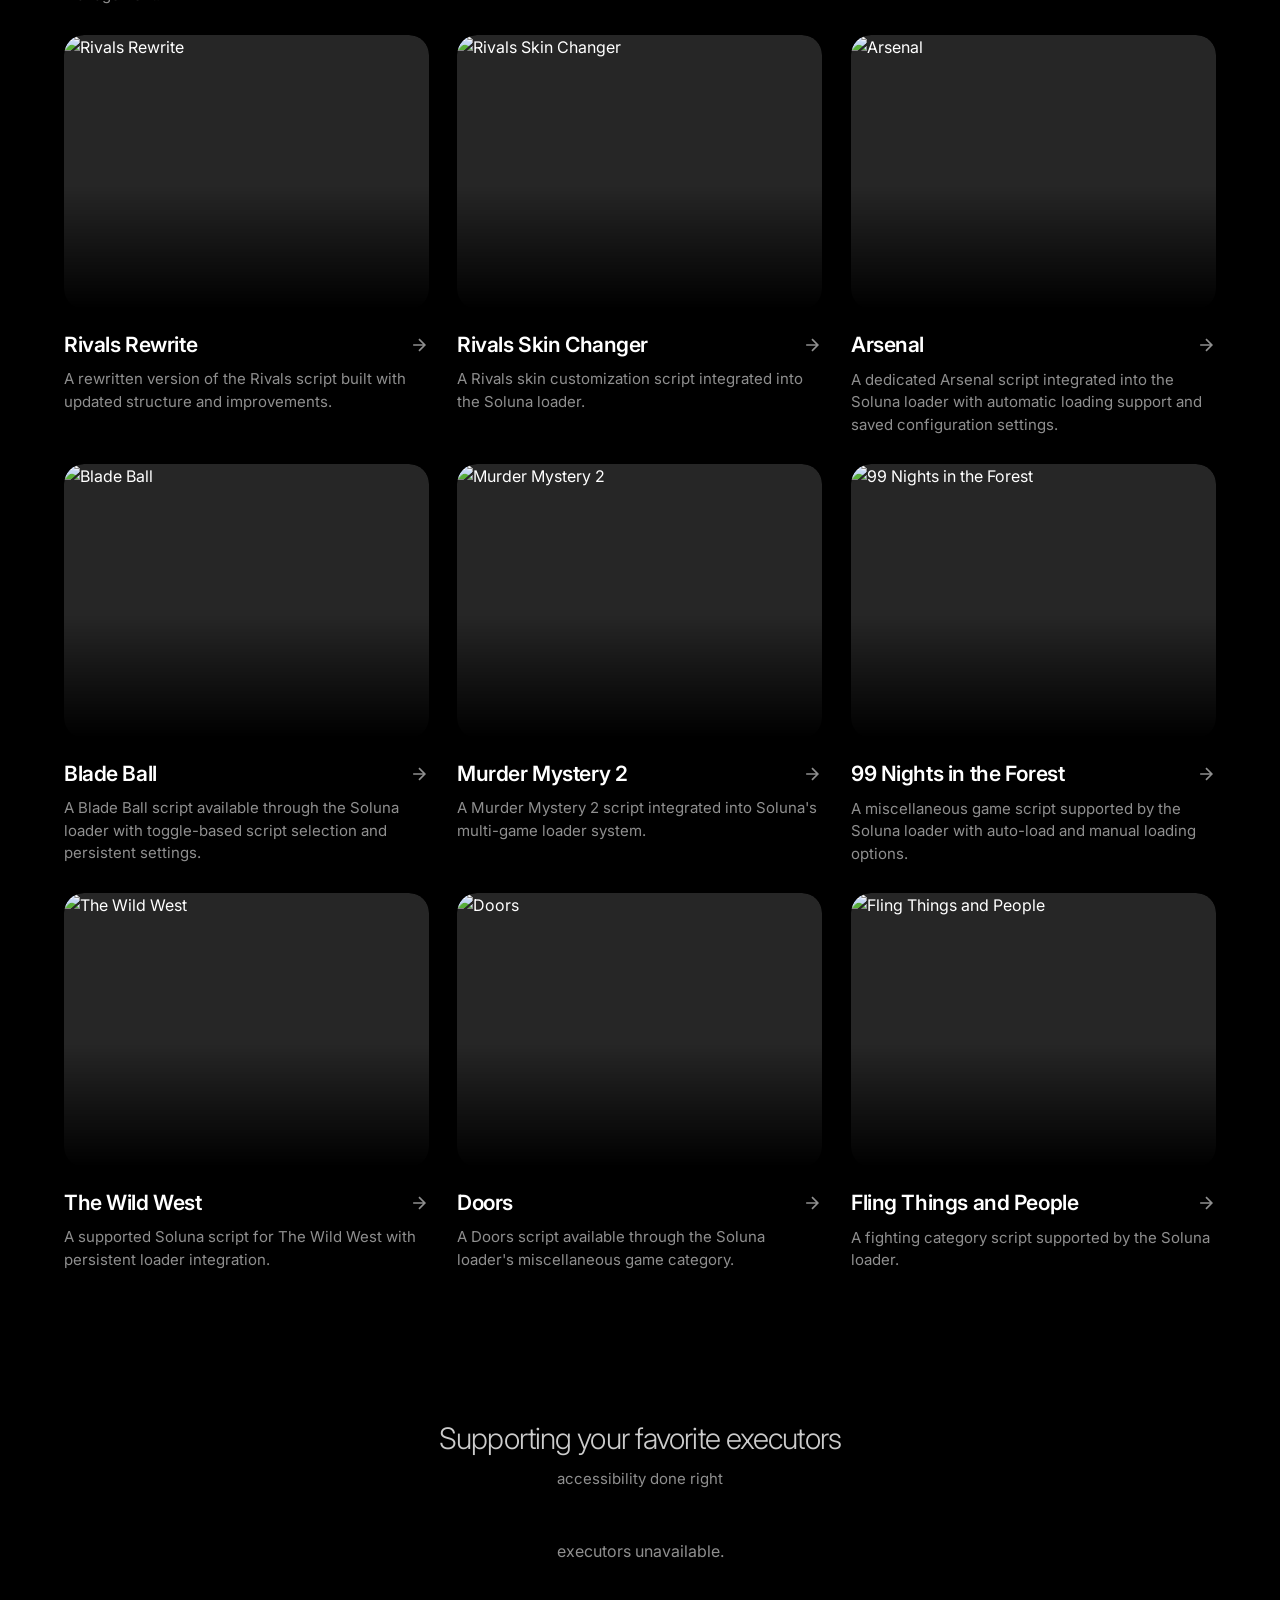
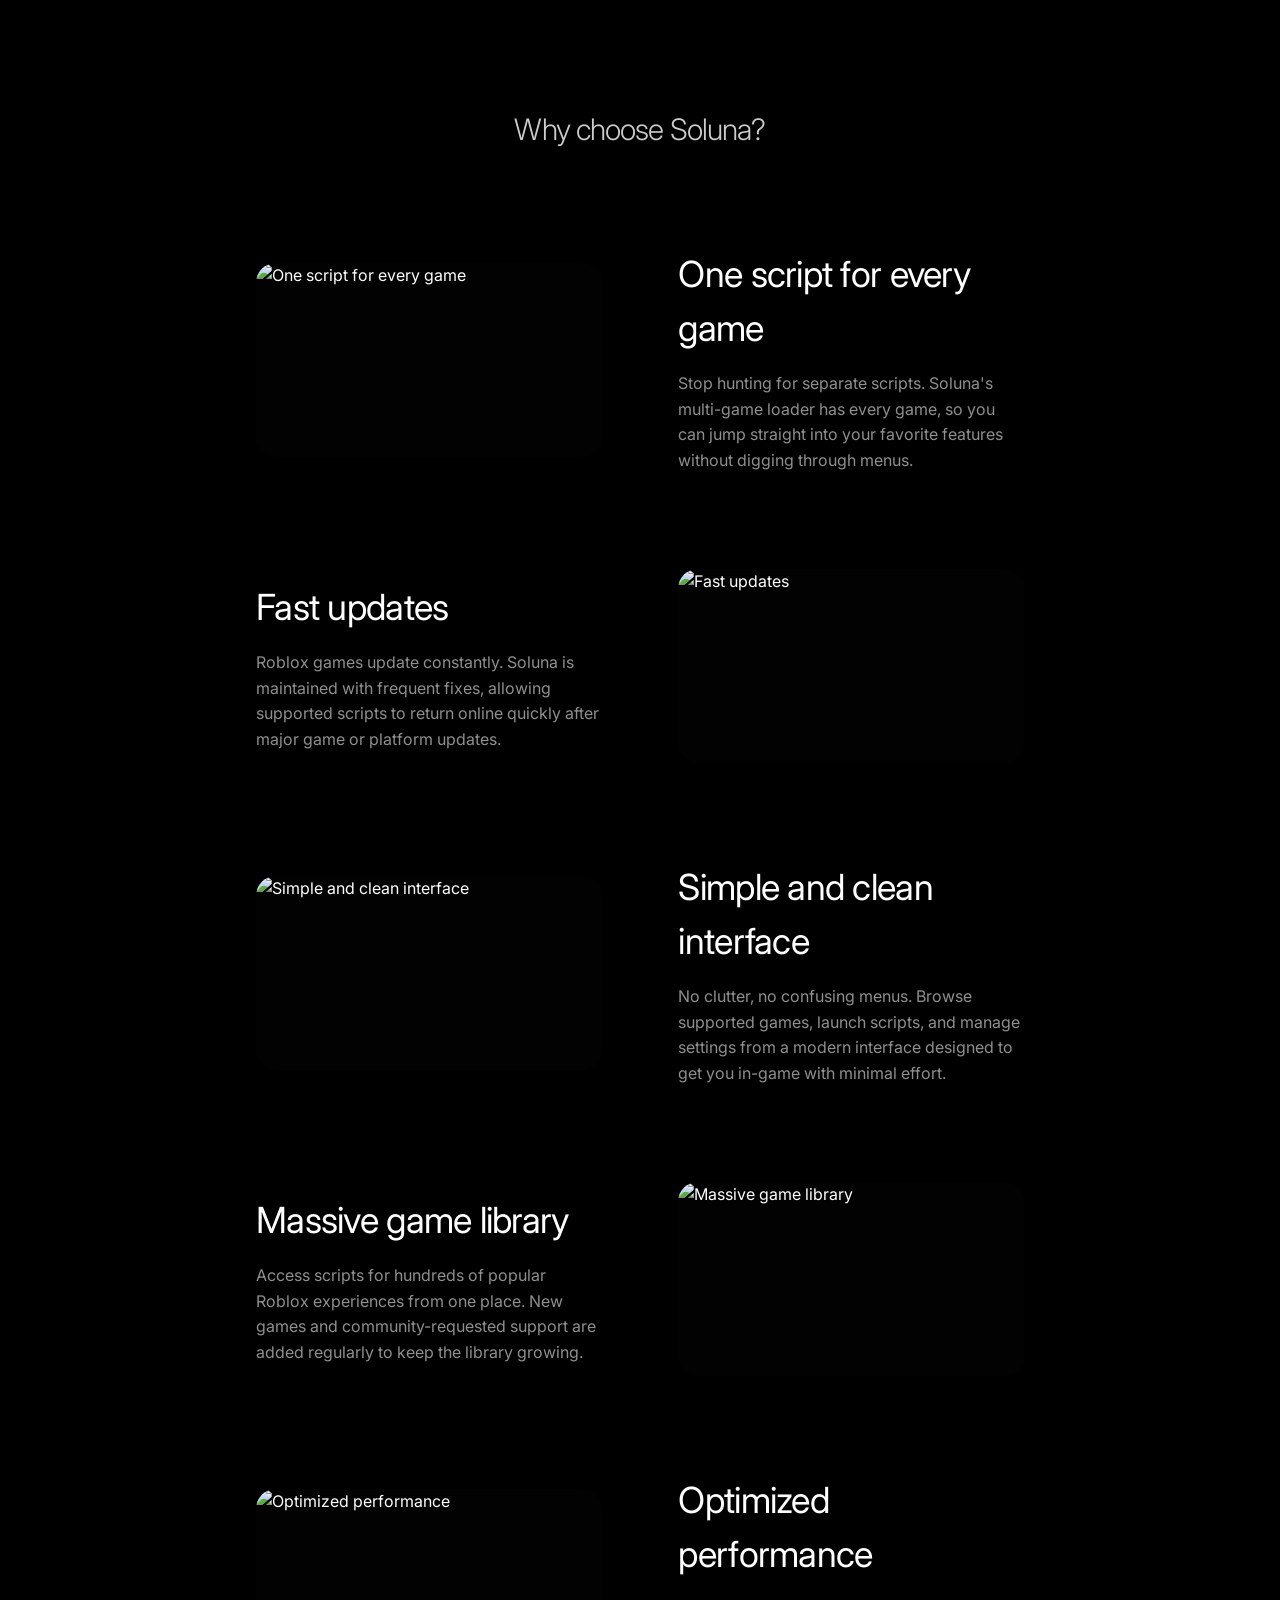
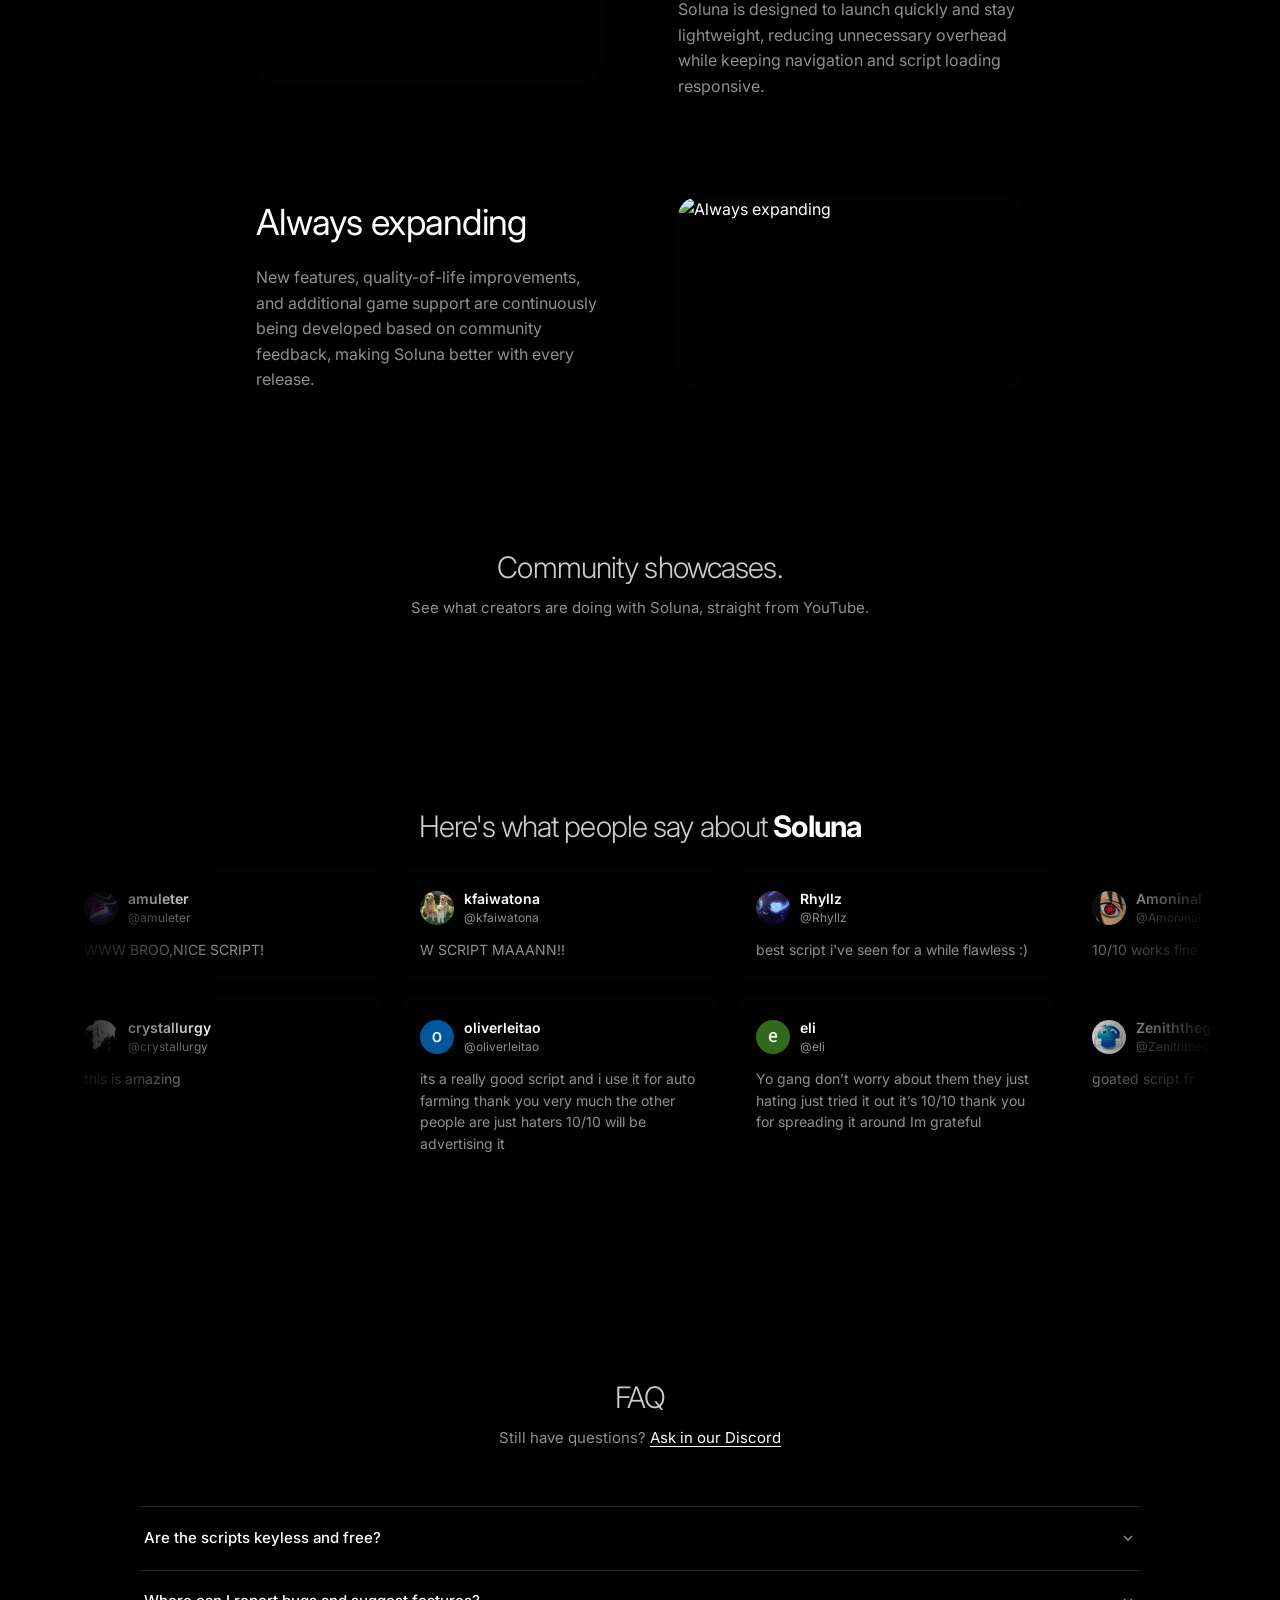
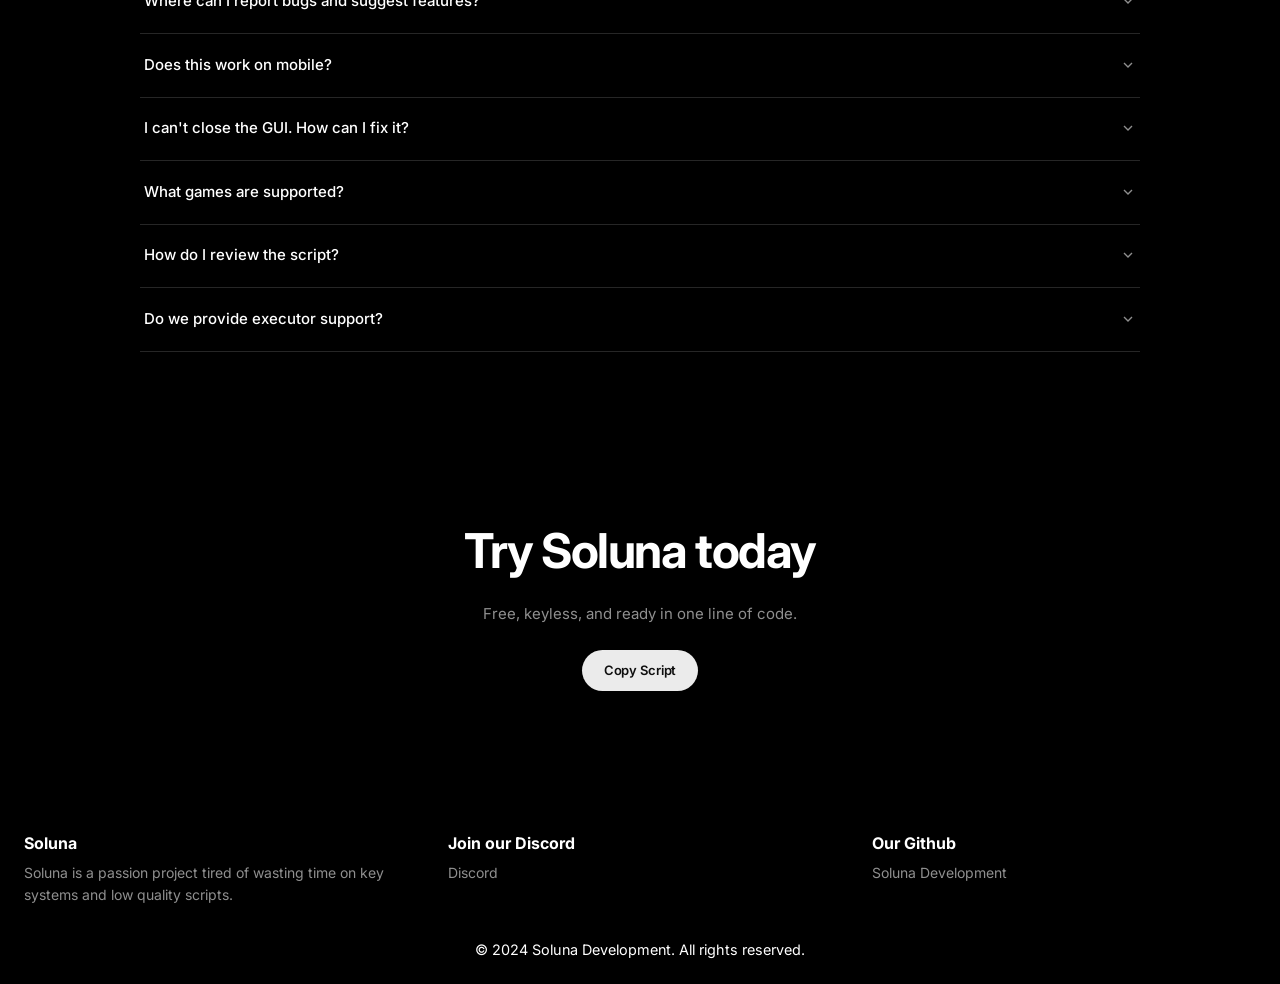
==== commit 9326e7f0: "Enhance website layout and features: update hero video, add features section, improve styles, and re" ====
--- a/index.html
+++ b/index.html
@@ -5,29 +5,29 @@
     <meta charset="UTF-8">
     <meta name="viewport" content="width=device-width, initial-scale=1.0, viewport-fit=cover">
 
-    <title>Soluna Development</title>
+    <title>Soluna Script Hub — Free Roblox Scripts & Executor Loader</title>
     <meta name="description"
-        content="Soluna Development — free, keyless Roblox scripts, game utilities, and a multi-game loader developed by Soluna Development.">
+        content="Soluna Script Hub — free, keyless Roblox scripts, game utilities, and a multi-game loader developed by Soluna Development.">
     <meta name="keywords"
         content="roblox scripts, roblox script hub, soluna, free roblox scripts, roblox loader, script executor">
     <meta name="robots" content="index, follow">
     <link rel="canonical" href="https://soluna-development.github.io/">
 
-    <meta property="og:title" content="Soluna Development">
+    <meta property="og:title" content="Soluna Script Hub">
     <meta property="og:description"
-        content="Soluna Development — free, keyless Roblox scripts, game utilities, and a multi-game loader developed by Soluna Development.">
+        content="Free, keyless Roblox scripts, utilities, and a multi-game loader developed by Soluna Development.">
     <meta property="og:image"
         content="https://raw.githubusercontent.com/Soluna-Development/API/refs/heads/main/assets/static/background-with-logo.png">
     <meta property="og:image:width" content="1080">
     <meta property="og:image:height" content="607">
     <meta property="og:type" content="website">
-    <meta property="og:site_name" content="Soluna Development">
+    <meta property="og:site_name" content="Soluna Script Hub">
     <meta property="og:url" content="https://soluna-development.github.io/">
 
     <meta name="twitter:card" content="summary_large_image">
-    <meta name="twitter:title" content="Soluna Development">
+    <meta name="twitter:title" content="Soluna Script Hub">
     <meta name="twitter:description"
-        content="Soluna Development — free, keyless Roblox scripts, game utilities, and a multi-game loader developed by Soluna Development.">
+        content="Free, keyless Roblox scripts, utilities, and a multi-game loader developed by Soluna Development.">
     <meta name="twitter:image"
         content="https://raw.githubusercontent.com/Soluna-Development/API/refs/heads/main/assets/static/background-with-logo.png">
 
@@ -37,10 +37,10 @@
 
     <link rel="manifest" href="manifest.json">
 
-    <meta name="theme-color" content="#000000">
+    <meta name="theme-color" content="transparent">
     <meta name="apple-mobile-web-app-capable" content="yes">
-    <meta name="apple-mobile-web-app-status-bar-style" content="black-translucent">
-    <meta name="apple-mobile-web-app-title" content="Soluna Development">
+    <meta name="apple-mobile-web-app-status-bar-style" content="transparent">
+    <meta name="apple-mobile-web-app-title" content="Soluna Script Hub">
     <meta name="mobile-web-app-capable" content="yes">
 
     <link rel="apple-touch-icon"
@@ -55,16 +55,14 @@
     {
         "@context": "https://schema.org",
         "@type": "WebSite",
-        "name": "Soluna Development",
+        "name": "Soluna Script Hub",
         "url": "https://soluna-development.github.io/",
-        "description": "Soluna Development — free, keyless Roblox scripts, game utilities, and a multi-game loader developed by Soluna Development."
+        "description": "Free, keyless Roblox scripts, utilities, and a multi-game loader developed by Soluna Development."
     }
     </script>
 </head>
 
 <body>
-    <div class="viewport-fill" aria-hidden="true"></div>
-
     <nav class="nav">
         <div class="nav-container">
             <span class="logo">Soluna Development</span>
@@ -89,8 +87,9 @@
     <main>
         <section class="hero">
             <div class="hero-atmosphere" aria-hidden="true">
-                <video class="hero-atmosphere-video" autoplay loop muted playsinline preload="auto">
-                    <source src="https://www.pexels.com/download/video/33850342/" type="video/mp4">
+                <video class="hero-atmosphere-video" crossorigin="anonymous" autoplay loop muted playsinline
+                    preload="auto">
+                    <source src="https://cdn.openai.com/ctf-cdn/floral_a.mp4" type="video/mp4">
                 </video>
                 <div class="hero-atmosphere-sheen"></div>
                 <canvas id="hero-byte-overlay"></canvas>
@@ -135,12 +134,12 @@
 
                 <div class="hero-cta-row reveal">
                     <button class="hero-cta hero-cta-dark" id="hero-copy-script-btn" type="button">Copy Script</button>
-                    <a class="hero-cta hero-cta-light" href="https://discord.gg/e52GujVvbN" target="_blank"
+                    <a class="hero-cta hero-cta-light" href="/discord" target="_blank"
                         rel="noopener noreferrer">Join Discord</a>
                 </div>
 
-                <p class="hero-tos">Using Soluna means you agree to our <a href="#faq">Terms</a>. We are not liable
-                    for any bans, losses, or issues resulting from third-party script usage — use at your own risk.
+                <p class="hero-tos">Using Soluna means you agree to that we're not liable for any bans, losses, or
+                    issues resulting from third-party script usage — use at your own risk.
                 </p>
 
                 <div class="partners-inline reveal" id="partners-grid-wrap">
@@ -152,15 +151,15 @@
 
         <div class="stats-grid reveal-stagger" id="stats-grid">
             <div class="stat-item reveal">
-                <span class="stat-value" id="stat-members">–</span>
+                <span class="stat-value" id="stat-members"></span>
                 <span class="stat-label">Discord Members</span>
             </div>
             <div class="stat-item reveal">
-                <span class="stat-value" id="stat-online">–</span>
+                <span class="stat-value" id="stat-online"></span>
                 <span class="stat-label">Online Now</span>
             </div>
             <div class="stat-item reveal">
-                <span class="stat-value" id="stat-scripts">–</span>
+                <span class="stat-value" id="stat-scripts"></span>
                 <span class="stat-label">Scripts Available</span>
             </div>
         </div>
@@ -188,6 +187,104 @@
             </div>
         </section>
 
+        <section id="features" class="section features-section">
+            <div class="container features-container">
+                <div class="features-heading reveal">
+                    <h2 class="section-title-lg">Why choose Soluna?</h2>
+                </div>
+
+                <div class="feature-block reveal">
+                    <div class="feature-media">
+                        <img src="https://i.pinimg.com/736x/b4/5c/f2/b45cf2b1da52ab5f2938b4891f10c635.jpg"
+                            alt="One script for every game">
+                    </div>
+                    <div class="feature-copy">
+                        <h2 class="section-title-lg feature-title">One script for every game</h2>
+                        <p class="section-subtitle">
+                            Stop hunting for separate scripts. Soluna's multi-game loader has every game, so you can
+                            jump
+                            straight into your favorite features without digging through menus.
+                        </p>
+                    </div>
+                </div>
+
+                <div class="feature-block feature-block-reverse reveal">
+                    <div class="feature-media">
+                        <img src="https://i.pinimg.com/736x/e2/66/49/e26649c9f3c9a0f360f0ea66c5d2aa71.jpg"
+                            alt="Fast updates">
+                    </div>
+                    <div class="feature-copy">
+                        <h2 class="section-title-lg feature-title">Fast updates</h2>
+                        <p class="section-subtitle">
+                            Roblox games update constantly. Soluna is maintained with frequent fixes,
+                            allowing supported scripts to return online quickly after major game or
+                            platform updates.
+                        </p>
+                    </div>
+                </div>
+
+                <div class="feature-block reveal">
+                    <div class="feature-media">
+                        <img src="https://i.pinimg.com/1200x/0e/ae/bf/0eaebf0c6fe02fea66bc17dd149ae1fe.jpg"
+                            alt="Simple and clean interface">
+                    </div>
+                    <div class="feature-copy">
+                        <h2 class="section-title-lg feature-title">Simple and clean interface</h2>
+                        <p class="section-subtitle">
+                            No clutter, no confusing menus. Browse supported games, launch scripts,
+                            and manage settings from a modern interface designed to get you in-game
+                            with minimal effort.
+                        </p>
+                    </div>
+                </div>
+
+                <div class="feature-block feature-block-reverse reveal">
+                    <div class="feature-media">
+                        <img src="https://i.pinimg.com/736x/4d/17/b0/4d17b03ff108b399d334ce4f27ff4191.jpg"
+                            alt="Massive game library">
+                    </div>
+                    <div class="feature-copy">
+                        <h2 class="section-title-lg feature-title">Massive game library</h2>
+                        <p class="section-subtitle">
+                            Access scripts for hundreds of popular Roblox experiences from one place.
+                            New games and community-requested support are added regularly to keep the
+                            library growing.
+                        </p>
+                    </div>
+                </div>
+
+                <div class="feature-block reveal">
+                    <div class="feature-media">
+                        <img src="https://i.pinimg.com/1200x/d2/23/03/d22303b9558d59ad08ecfa1972735492.jpg"
+                            alt="Optimized performance">
+                    </div>
+                    <div class="feature-copy">
+                        <h2 class="section-title-lg feature-title">Optimized performance</h2>
+                        <p class="section-subtitle">
+                            Soluna is designed to launch quickly and stay lightweight, reducing
+                            unnecessary overhead while keeping navigation and script loading
+                            responsive.
+                        </p>
+                    </div>
+                </div>
+
+                <div class="feature-block feature-block-reverse reveal">
+                    <div class="feature-media">
+                        <img src="https://i.pinimg.com/736x/54/91/64/549164ce2cb59fd623d5509b1f2c4491.jpg"
+                            alt="Always expanding">
+                    </div>
+                    <div class="feature-copy">
+                        <h2 class="section-title-lg feature-title">Always expanding</h2>
+                        <p class="section-subtitle">
+                            New features, quality-of-life improvements, and additional game support
+                            are continuously being developed based on community feedback, making
+                            Soluna better with every release.
+                        </p>
+                    </div>
+                </div>
+            </div>
+        </section>
+
         <section id="showcases" class="showcases-section">
             <div class="container showcases-heading reveal">
                 <h2 class="section-title-lg">Community showcases.</h2>
@@ -218,7 +315,7 @@
             <div class="container">
                 <div class="faq-heading reveal">
                     <h2 class="section-title-lg">FAQ</h2>
-                    <p class="section-subtitle">Still have questions? <a href="https://discord.gg/e52GujVvbN"
+                    <p class="section-subtitle">Still have questions? <a href="/discord"
                             target="_blank" rel="noopener noreferrer">Ask in our Discord</a></p>
                 </div>
                 <div class="faq-list reveal-stagger" id="faq-list"></div>
@@ -226,21 +323,40 @@
         </section>
     </main>
 
+    <section class="cta-banner">
+        <div class="cta-banner-media" aria-hidden="true">
+            <video class="cta-banner-video" src="https://cdn.openai.com/ctf-cdn/floral_a.mp4" autoplay loop muted
+                playsinline></video>
+            <div class="cta-banner-overlay"></div>
+        </div>
+        <div class="container cta-banner-content reveal">
+            <h2 class="cta-banner-title">Try Soluna today</h2>
+            <p class="cta-banner-subtitle">Free, keyless, and ready in one line of code.</p>
+            <button class="hero-cta hero-cta-light" id="cta-copy-script-btn" type="button">Copy Script</button>
+        </div>
+    </section>
+
     <footer class="footer">
-        <div class="container footer-content">
-            <div class="footer-brand-block">
-                <img src="https://raw.githubusercontent.com/Soluna-Development/API/refs/heads/main/assets/branding/light-on-black.png"
-                    alt="Soluna Development logo" class="footer-logo" loading="lazy">
-                <div class="footer-brand-text">
-                    <span class="footer-brand">Soluna Development</span>
-                    <span class="footer-tagline">Site made by Soluna Development</span>
-                    <span class="footer-sub-tagline">UI design is entirely from: <a href="https://www.mspaint.cc/"
-                            target="_blank" rel="noopener noreferrer">mspaint.cc</a> ❤️</span>
-                </div>
-            </div>
-            <span class="footer-disclaimer">This software is not affiliated, associated, authorized, endorsed by, or
-                in any way officially connected with Roblox or Microsoft or any of its subsidiaries or its
-                affiliates.</span>
+        <div class="footer-content">
+            <div class="footer-section">
+                <h4>Soluna</h4>
+                <p>Soluna is a passion project tired of wasting time on key systems and low quality scripts.</p>
+            </div>
+            <div class="footer-section">
+                <h4>Join our Discord</h4>
+                <div class="social-links">
+                    <a href="/discord" target="_blank" rel="noopener">
+                        <i class="fab fa-discord"></i> Discord
+                    </a>
+                </div>
+            </div>
+            <div class="footer-section">
+                <h4>Our Github</h4>
+                <p><a href="https://github.com/Soluna-Development" target="_blank" rel="noopener">Soluna Development</a></p>
+            </div>
+        </div>
+        <div class="footer-bottom">
+            &copy; 2024 Soluna Development. All rights reserved.
         </div>
     </footer>
 
--- a/src/styles/main.css
+++ b/src/styles/main.css
@@ -2,7 +2,6 @@
 
 @import 'base/tokens.css';
 @import 'base/reset.css';
-@import 'base/safe-area.css';
 @import 'base/typography.css';
 
 @import 'utilities/layout.css';
@@ -28,7 +27,9 @@
 @import 'sections/section-base.css';
 @import 'sections/testimonials.css';
 @import 'sections/executors.css';
+@import 'sections/features.css';
 @import 'sections/showcases.css';
 @import 'sections/faq-section.css';
+@import 'sections/cta-banner.css';
 
-@import 'utilities/responsive.css';
+@import 'utilities/responsive.css';
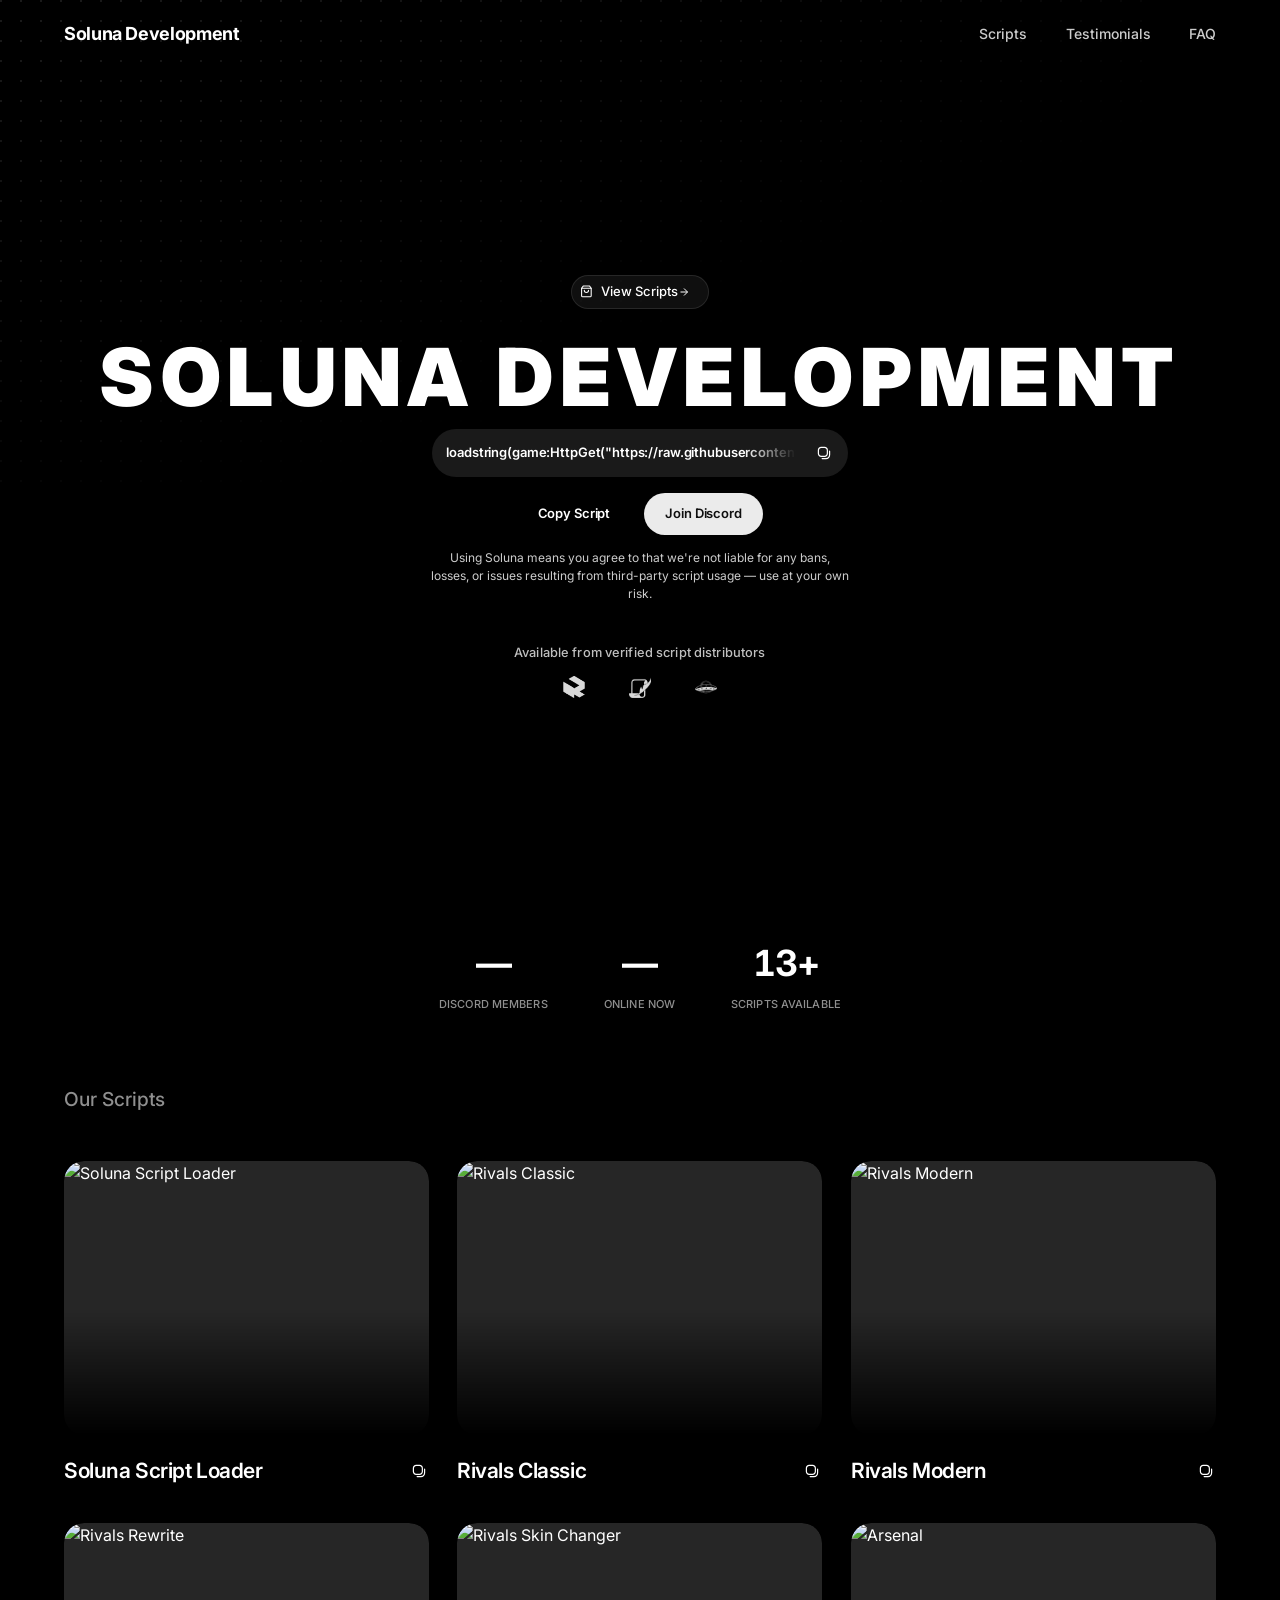
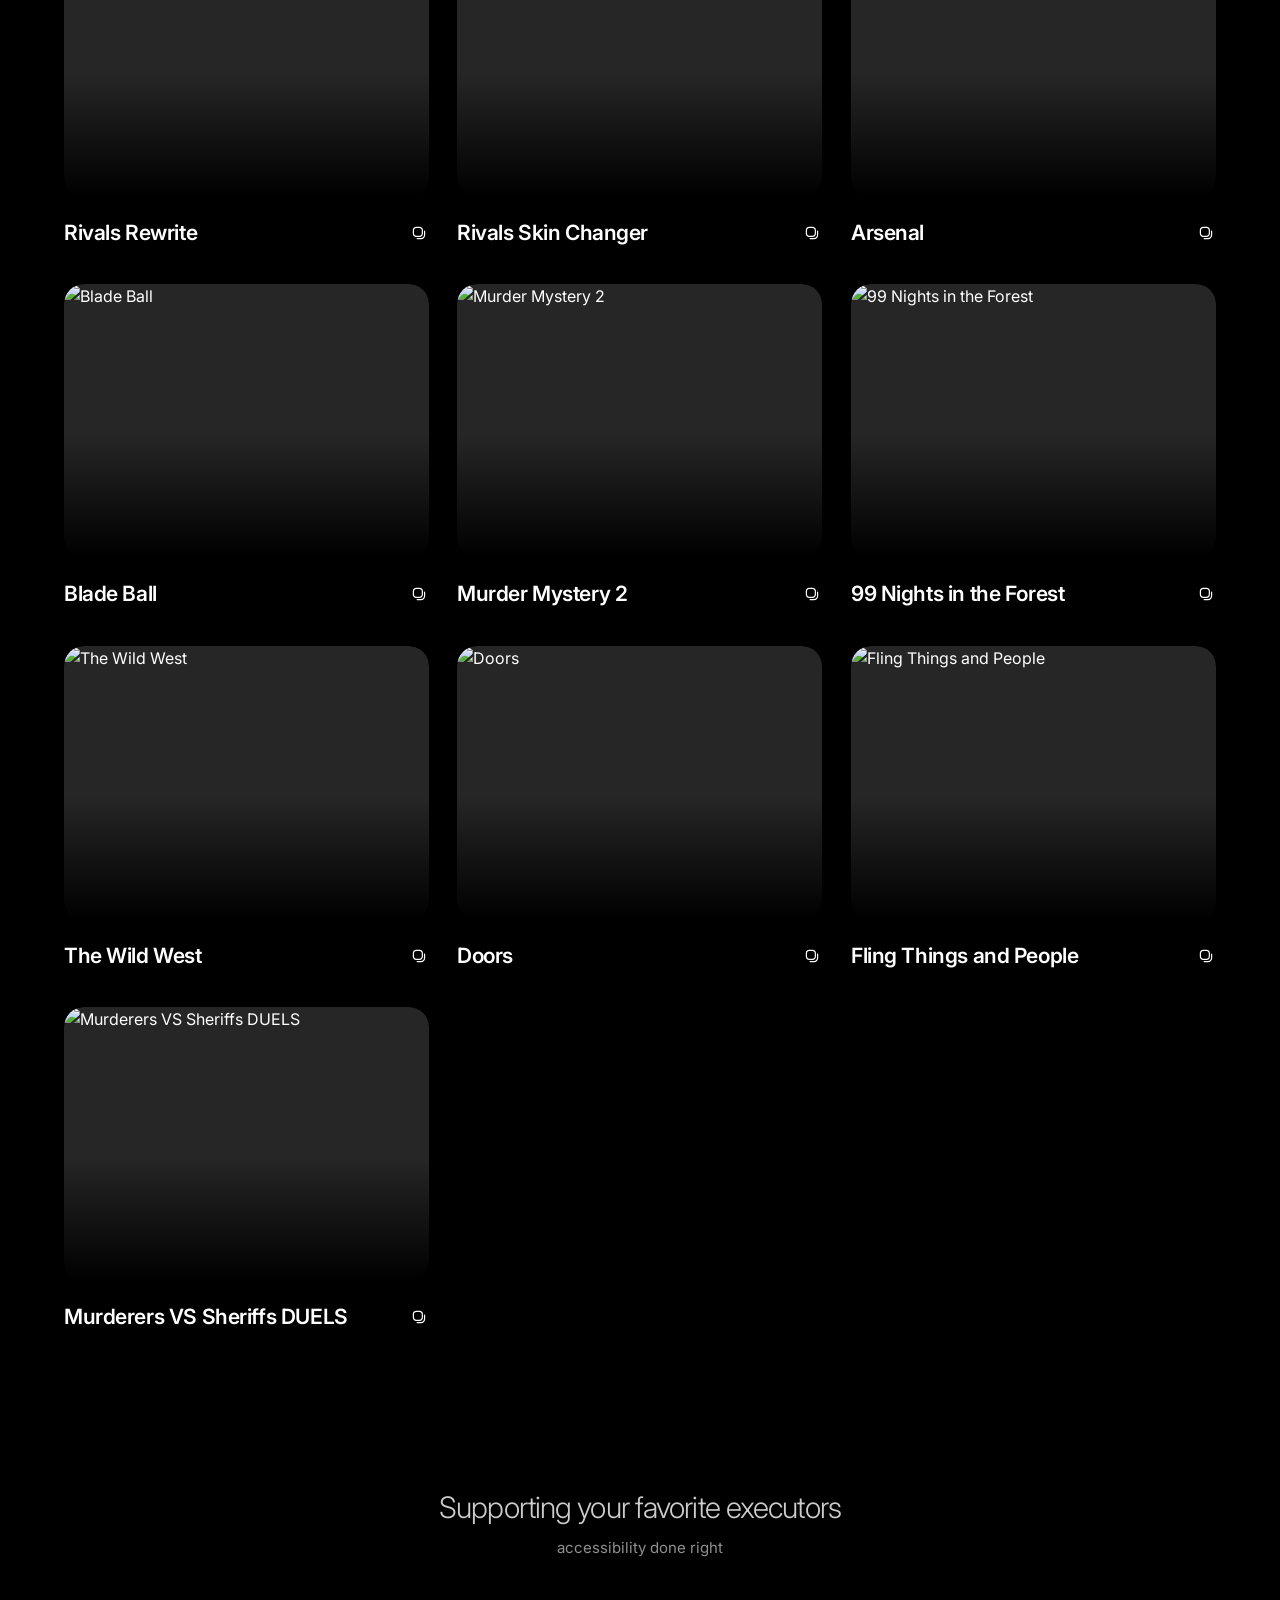
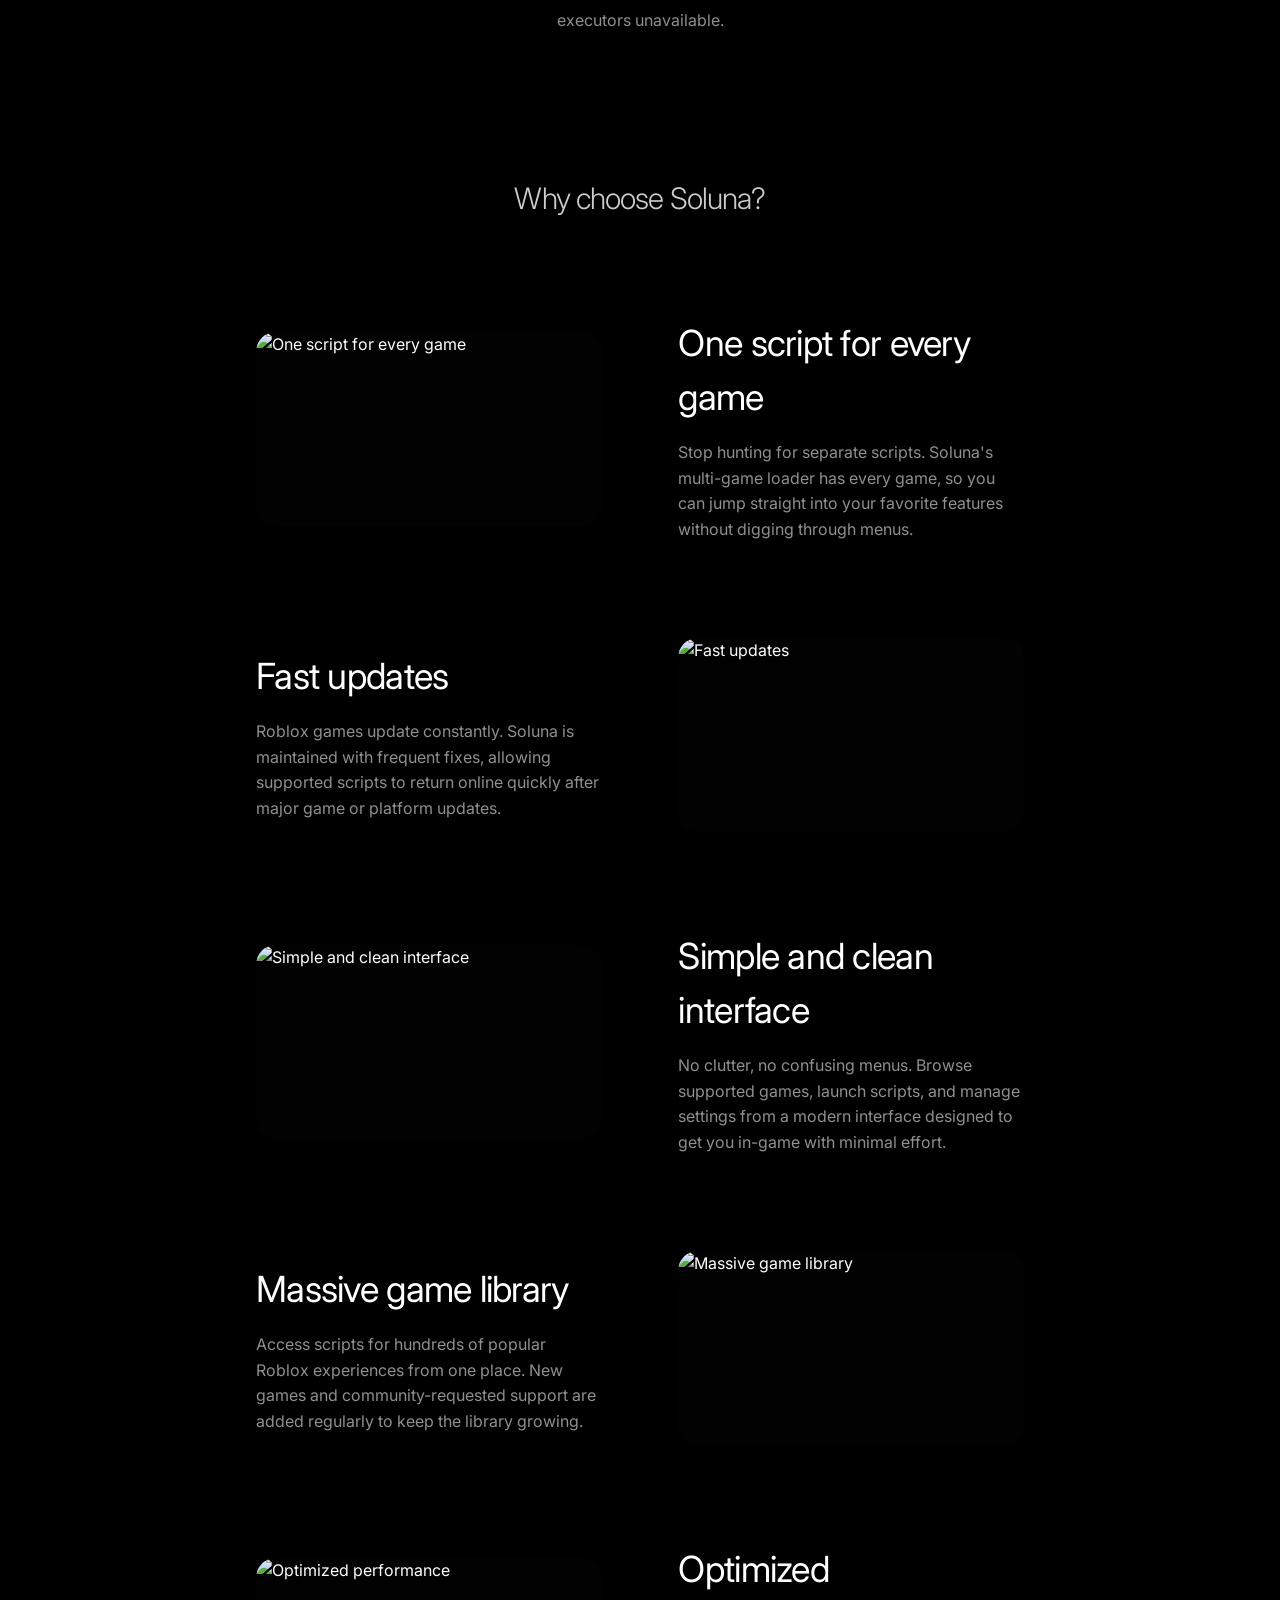
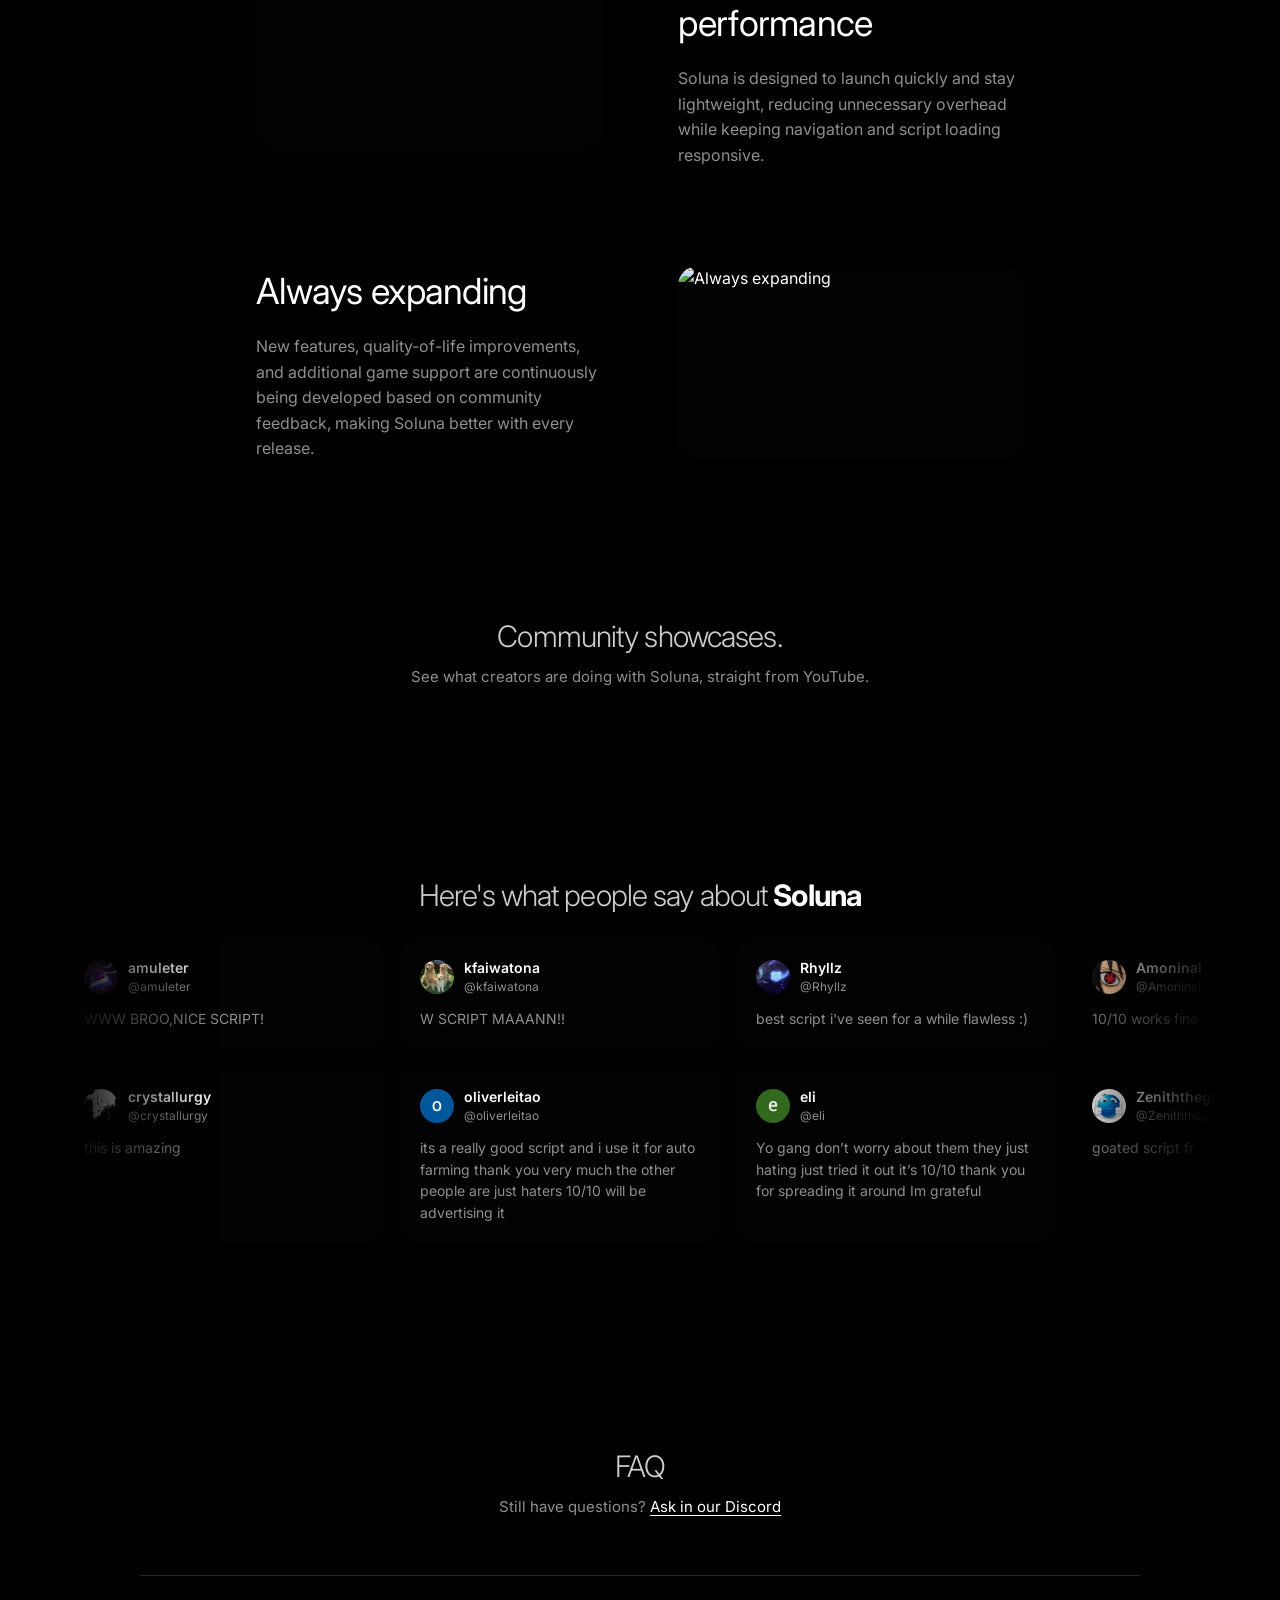
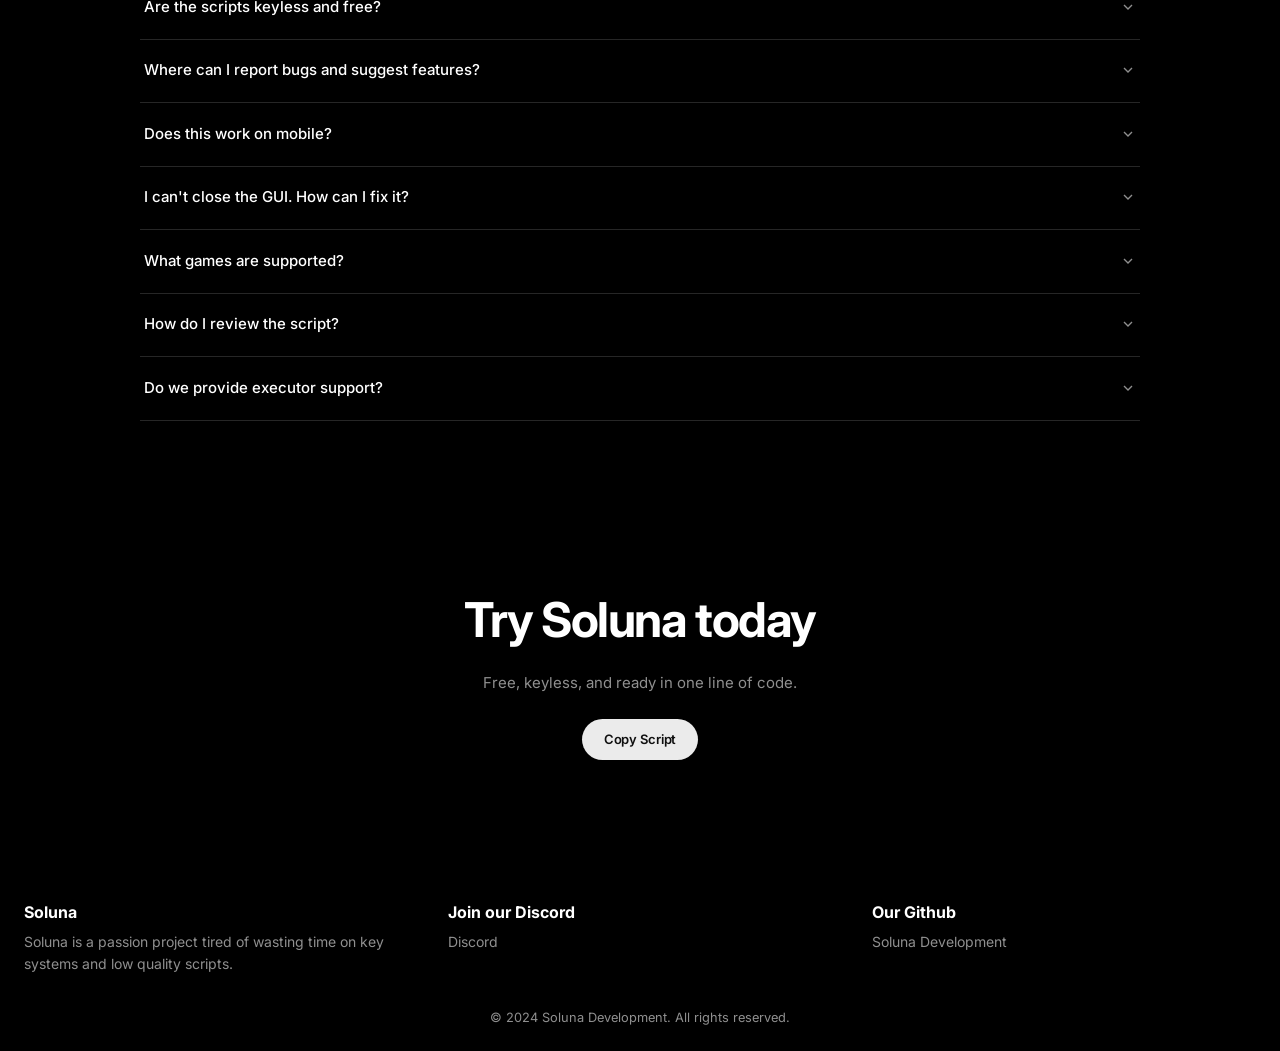
==== commit c709849c: "Refactor data structure: remove old JSON files and add new data for partners, reviews, scripts, and " ====
--- a/index.html
+++ b/index.html
@@ -59,6 +59,18 @@
         "url": "https://soluna-development.github.io/",
         "description": "Free, keyless Roblox scripts, utilities, and a multi-game loader developed by Soluna Development."
     }
+    </script>
+
+
+    <script>
+        const params = new URLSearchParams(location.search);
+
+        if (params.has("debug")) {
+            const s = document.createElement("script");
+            s.src = "https://cdn.jsdelivr.net/npm/eruda";
+            s.onload = () => eruda.init();
+            document.head.appendChild(s);
+        }
     </script>
 </head>
 
@@ -119,10 +131,23 @@
                         id="copy-discord-label">loadstring(game:HttpGet("https://raw.githubusercontent.com/Soluna-Development/API/refs/heads/main/src/Loader.lua"))()</span>
                     <span class="discord-copy-actions">
                         <span class="discord-copy-icon" id="copy-discord-icon">
-                            <svg class="copy-icon" width="14" height="14" viewBox="0 0 24 24" fill="none"
+                            <svg class="copy-icon" width="20px" height="20px" viewBox="0 -0.5 25 25" fill="none"
+                                xmlns="http://www.w3.org/2000/svg" stroke="#000000">
+                                <g id="SVGRepo_bgCarrier" stroke-width="0"></g>
+                                <g id="SVGRepo_tracerCarrier" stroke-linecap="round" stroke-linejoin="round"></g>
+                                <g id="SVGRepo_iconCarrier">
+                                    <path fill-rule="evenodd" clip-rule="evenodd"
+                                        d="M8.94605 4.99995L13.2541 4.99995C14.173 5.00498 15.0524 5.37487 15.6986 6.02825C16.3449 6.68163 16.7051 7.56497 16.7001 8.48395V12.716C16.7051 13.6349 16.3449 14.5183 15.6986 15.1717C15.0524 15.825 14.173 16.1949 13.2541 16.2H8.94605C8.02707 16.1949 7.14773 15.825 6.50148 15.1717C5.85522 14.5183 5.495 13.6349 5.50005 12.716L5.50005 8.48495C5.49473 7.5658 5.85484 6.6822 6.50112 6.0286C7.1474 5.375 8.0269 5.00498 8.94605 4.99995Z"
+                                        stroke="#ffffff" stroke-width="1.5" stroke-linecap="round"
+                                        stroke-linejoin="round"></path>
+                                    <path d="M10.1671 19H14.9371C17.4857 18.9709 19.5284 16.8816 19.5001 14.333V9.666"
+                                        stroke="#ffffff" stroke-width="1.5" stroke-linecap="round"
+                                        stroke-linejoin="round"></path>
+                                </g>
+                            </svg>
+                            <svg class="check-icon" width="20px" height="20px" viewBox="0 0 24 24" fill="none"
                                 stroke="currentColor" stroke-width="2">
-                                <rect x="9" y="9" width="13" height="13" rx="2" />
-                                <path d="M5 15H4a2 2 0 0 1-2-2V4a2 2 0 0 1 2-2h9a2 2 0 0 1 2 2v1" />
+                                <path d="M20 6 9 17l-5-5" />
                             </svg>
                             <svg class="check-icon" width="14" height="14" viewBox="0 0 24 24" fill="none"
                                 stroke="currentColor" stroke-width="2">
@@ -134,8 +159,8 @@
 
                 <div class="hero-cta-row reveal">
                     <button class="hero-cta hero-cta-dark" id="hero-copy-script-btn" type="button">Copy Script</button>
-                    <a class="hero-cta hero-cta-light" href="/discord" target="_blank"
-                        rel="noopener noreferrer">Join Discord</a>
+                    <a class="hero-cta hero-cta-light" href="/discord" target="_blank" rel="noopener noreferrer">Join
+                        Discord</a>
                 </div>
 
                 <p class="hero-tos">Using Soluna means you agree to that we're not liable for any bans, losses, or
@@ -315,8 +340,8 @@
             <div class="container">
                 <div class="faq-heading reveal">
                     <h2 class="section-title-lg">FAQ</h2>
-                    <p class="section-subtitle">Still have questions? <a href="/discord"
-                            target="_blank" rel="noopener noreferrer">Ask in our Discord</a></p>
+                    <p class="section-subtitle">Still have questions? <a href="/discord" target="_blank"
+                            rel="noopener noreferrer">Ask in our Discord</a></p>
                 </div>
                 <div class="faq-list reveal-stagger" id="faq-list"></div>
             </div>
@@ -325,8 +350,9 @@
 
     <section class="cta-banner">
         <div class="cta-banner-media" aria-hidden="true">
-            <video class="cta-banner-video" src="https://cdn.openai.com/ctf-cdn/floral_a.mp4" autoplay loop muted
-                playsinline></video>
+            <video class="cta-banner-video hero-atmosphere-video" src="https://cdn.openai.com/ctf-cdn/floral_a.mp4"
+                autoplay loop muted playsinline></video>
+            <canvas id="cta-byte-overlay"></canvas>
             <div class="cta-banner-overlay"></div>
         </div>
         <div class="container cta-banner-content reveal">
@@ -352,7 +378,8 @@
             </div>
             <div class="footer-section">
                 <h4>Our Github</h4>
-                <p><a href="https://github.com/Soluna-Development" target="_blank" rel="noopener">Soluna Development</a></p>
+                <p><a href="https://github.com/Soluna-Development" target="_blank" rel="noopener">Soluna Development</a>
+                </p>
             </div>
         </div>
         <div class="footer-bottom">
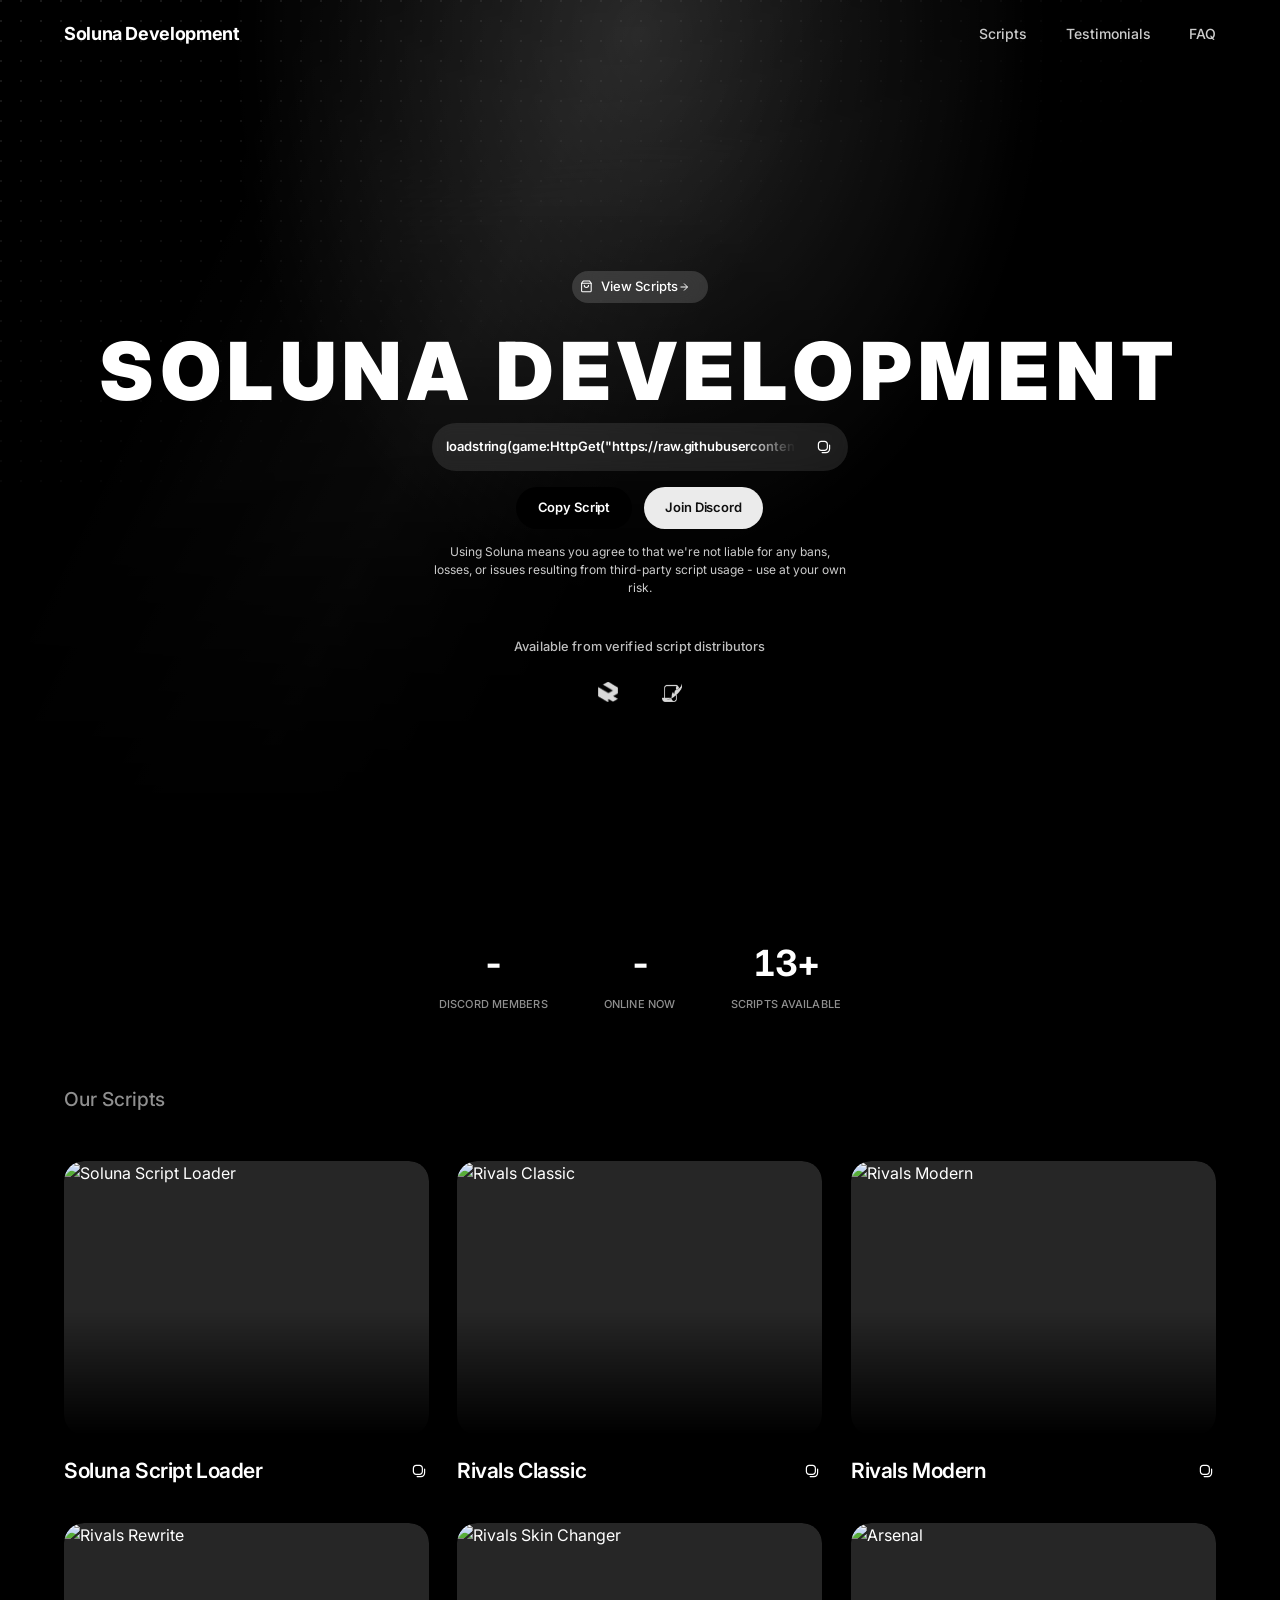
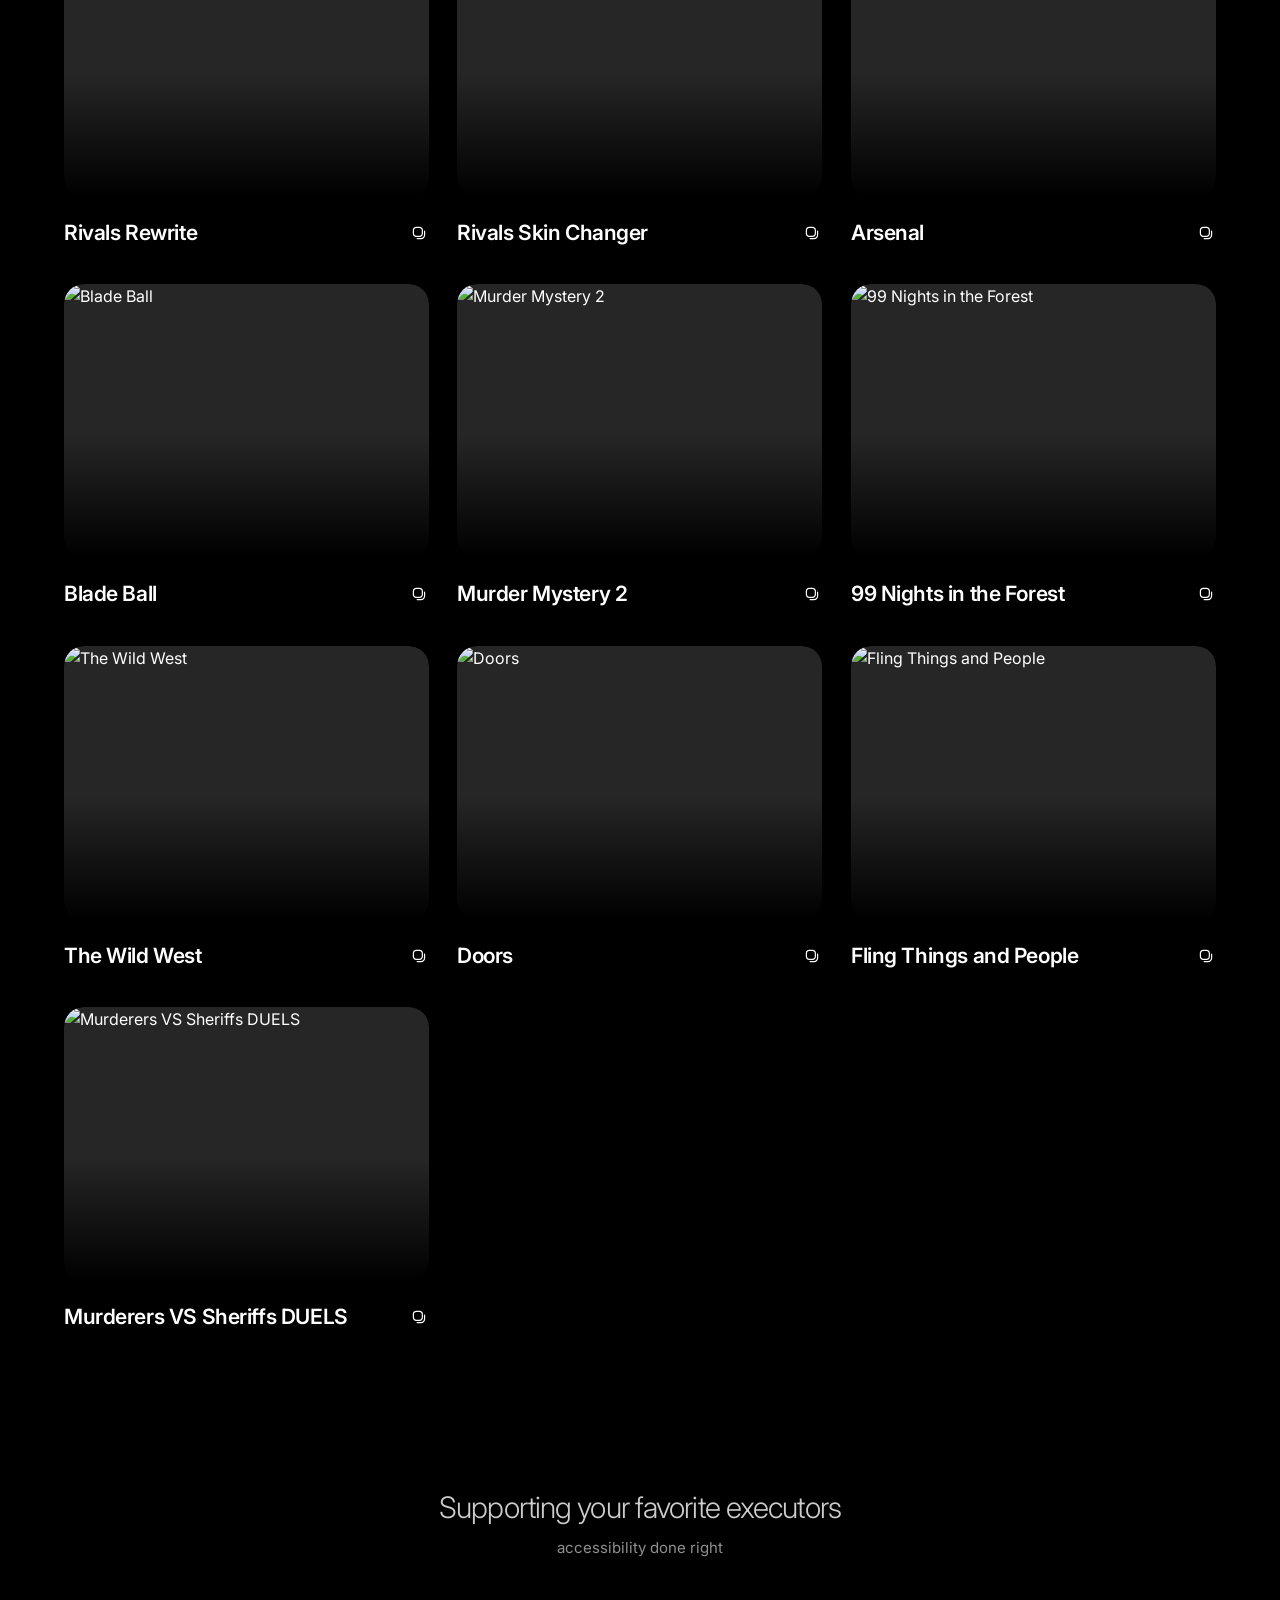
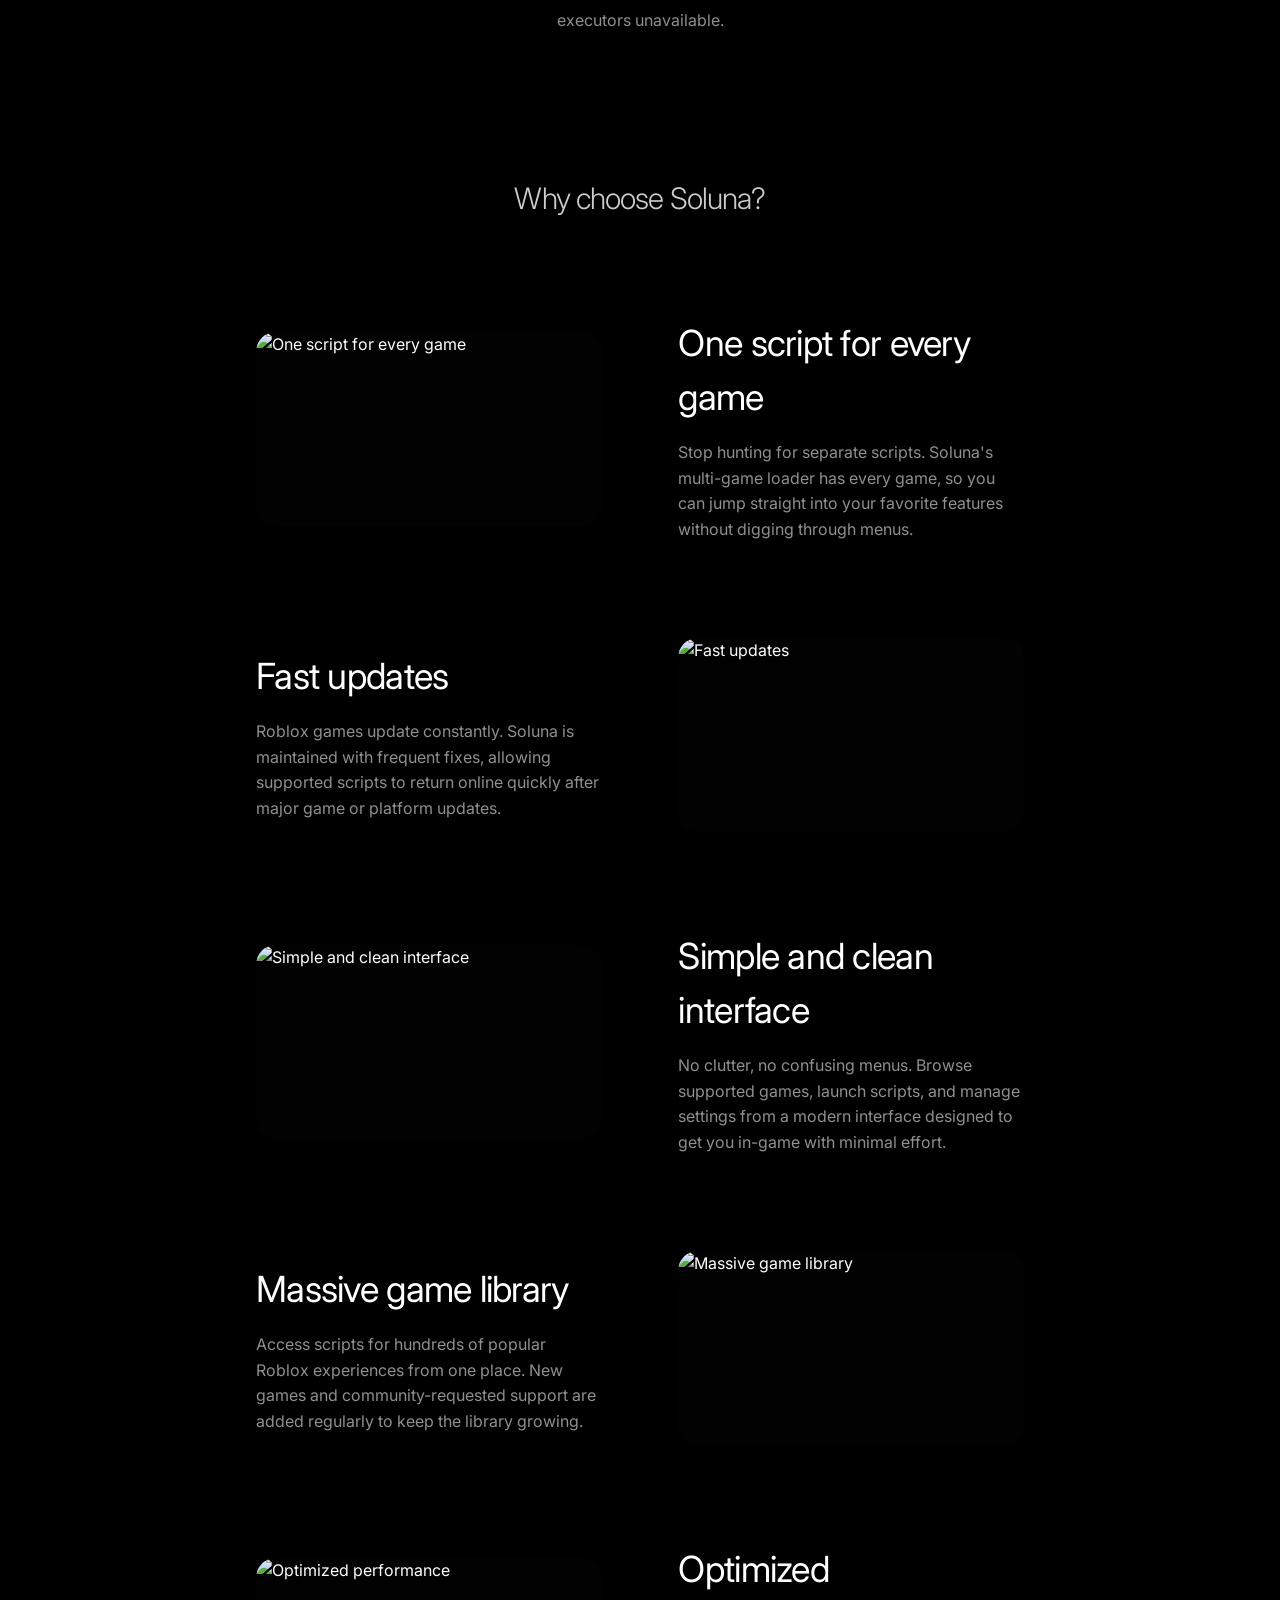
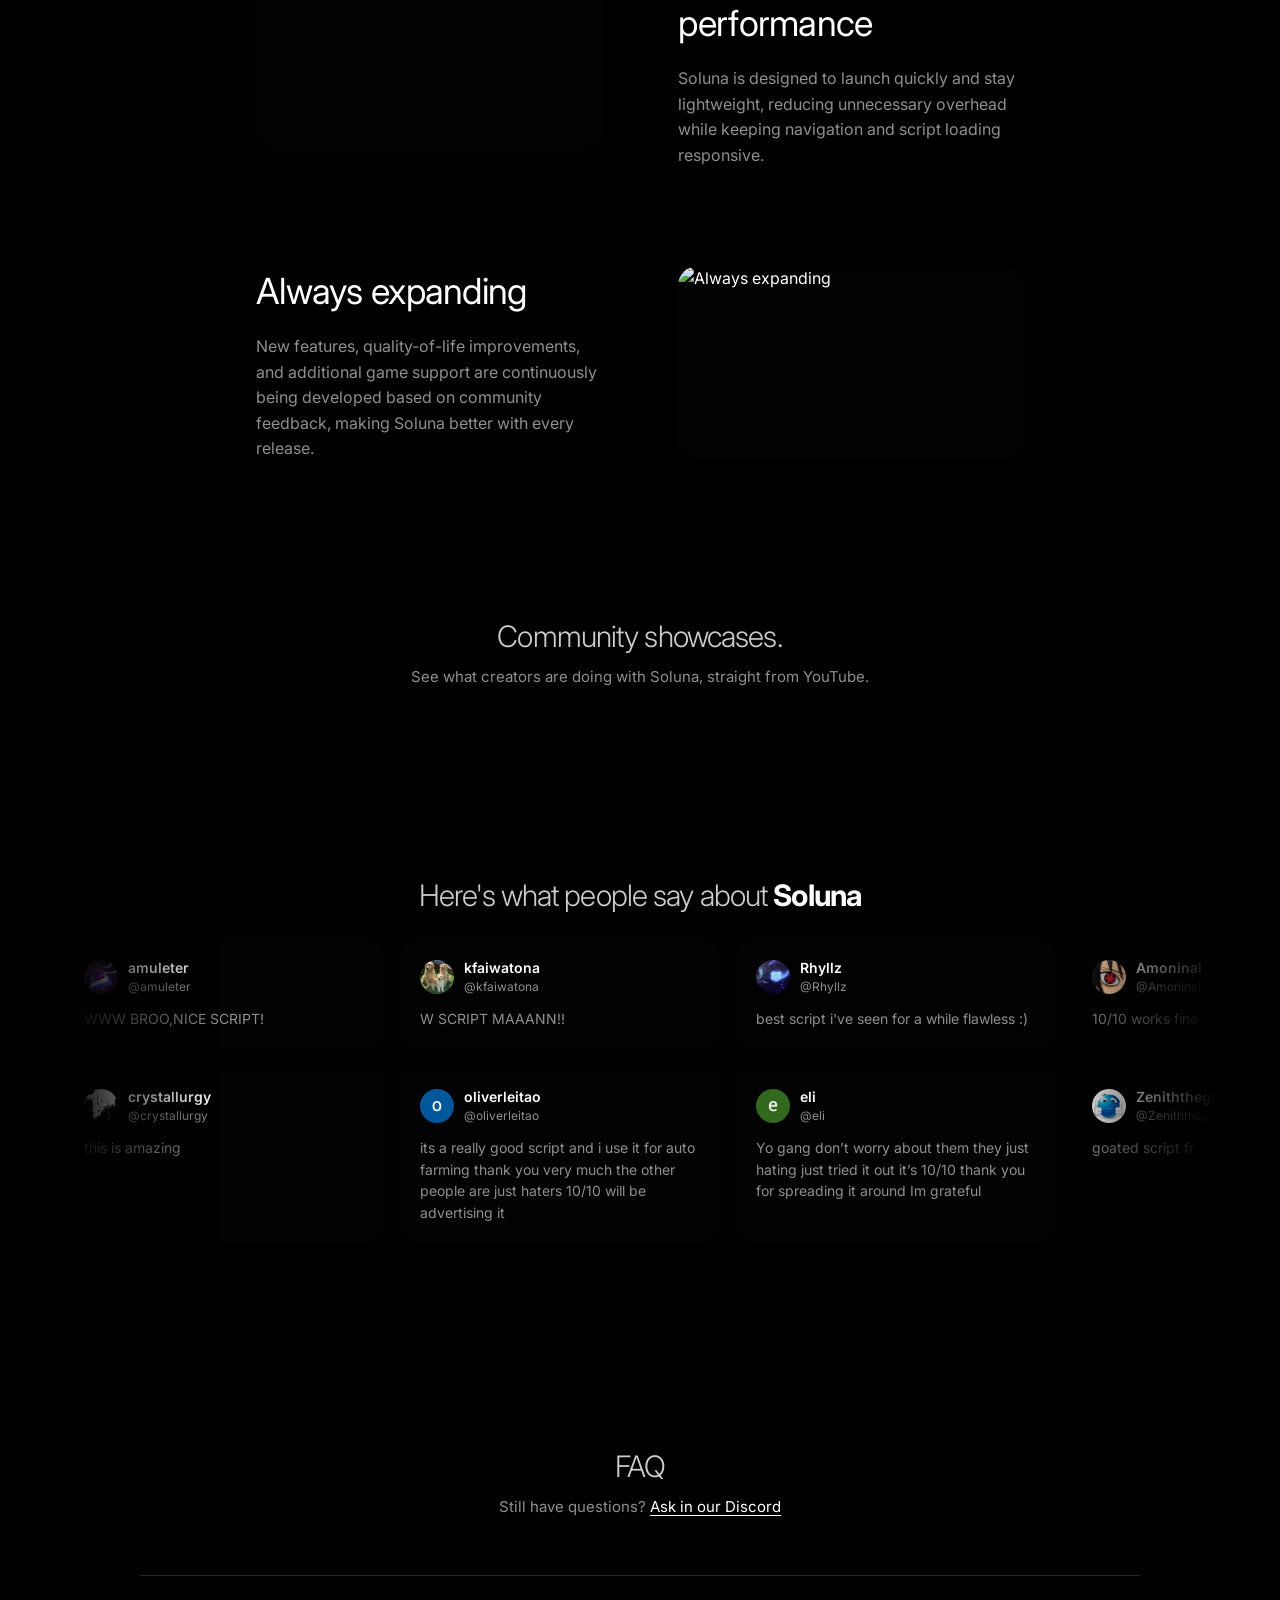
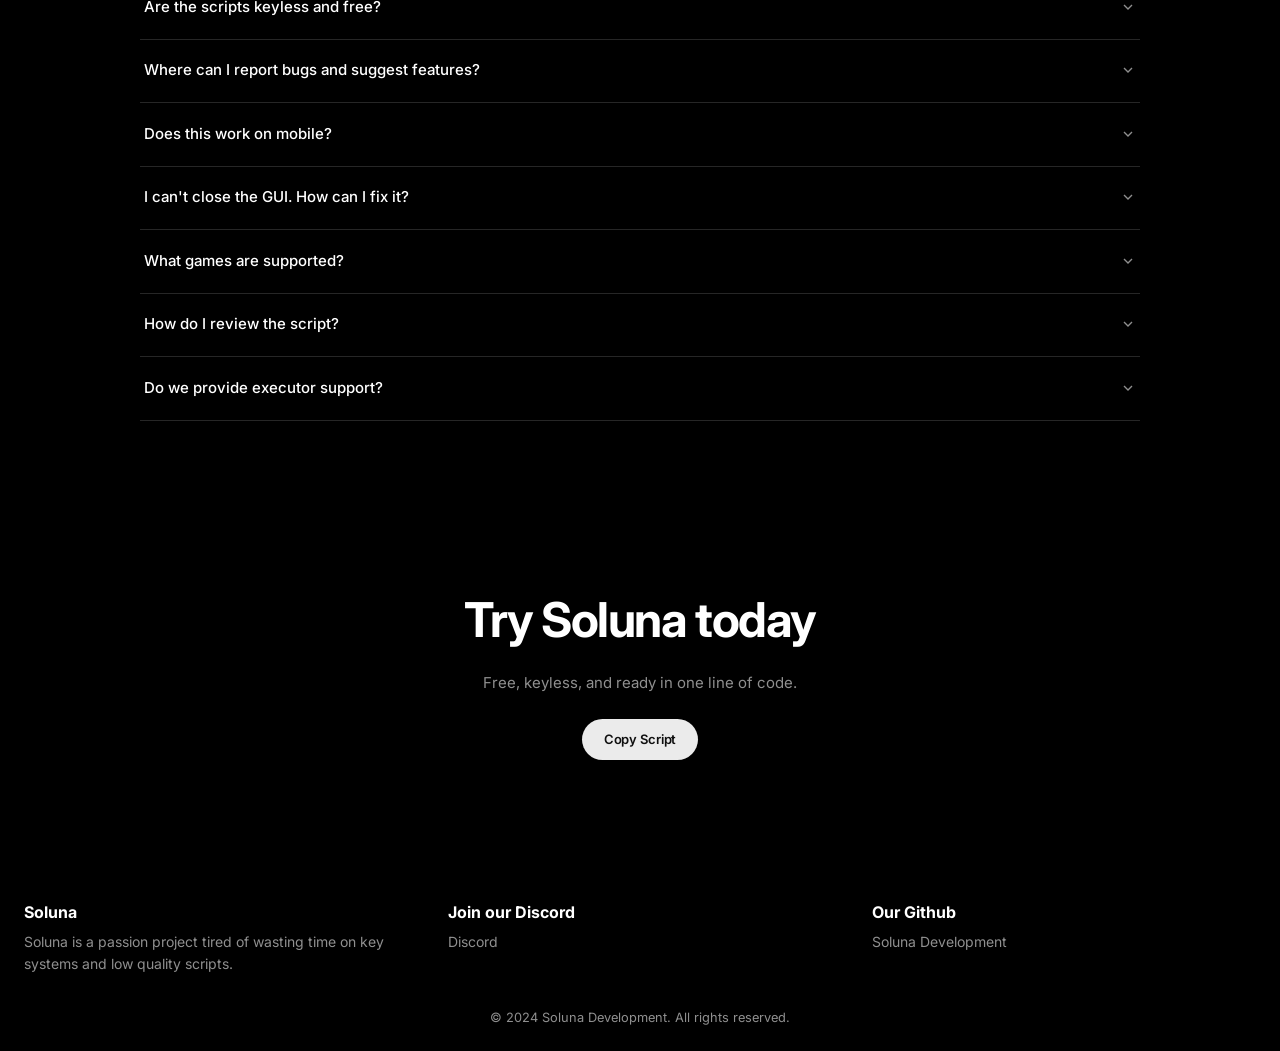
==== commit b451594b: "Updated" ====
--- a/index.html
+++ b/index.html
@@ -5,9 +5,9 @@
     <meta charset="UTF-8">
     <meta name="viewport" content="width=device-width, initial-scale=1.0, viewport-fit=cover">
 
-    <title>Soluna Script Hub — Free Roblox Scripts & Executor Loader</title>
+    <title>Soluna Script Hub - Free Roblox Scripts & Executor Loader</title>
     <meta name="description"
-        content="Soluna Script Hub — free, keyless Roblox scripts, game utilities, and a multi-game loader developed by Soluna Development.">
+        content="Soluna Script Hub - free, keyless Roblox scripts, game utilities, and a multi-game loader developed by Soluna Development.">
     <meta name="keywords"
         content="roblox scripts, roblox script hub, soluna, free roblox scripts, roblox loader, script executor">
     <meta name="robots" content="index, follow">
@@ -99,8 +99,7 @@
     <main>
         <section class="hero">
             <div class="hero-atmosphere" aria-hidden="true">
-                <video class="hero-atmosphere-video" crossorigin="anonymous" autoplay loop muted playsinline
-                    preload="auto">
+                <video class="hero-atmosphere-video" autoplay loop muted playsinline webkit-playsinline preload="auto">
                     <source src="https://cdn.openai.com/ctf-cdn/floral_a.mp4" type="video/mp4">
                 </video>
                 <div class="hero-atmosphere-sheen"></div>
@@ -145,13 +144,13 @@
                                         stroke-linejoin="round"></path>
                                 </g>
                             </svg>
-                            <svg class="check-icon" width="20px" height="20px" viewBox="0 0 24 24" fill="none"
-                                stroke="currentColor" stroke-width="2">
-                                <path d="M20 6 9 17l-5-5" />
-                            </svg>
-                            <svg class="check-icon" width="14" height="14" viewBox="0 0 24 24" fill="none"
-                                stroke="currentColor" stroke-width="2">
-                                <path d="M20 6 9 17l-5-5" />
+                            <svg class="check-icon" width="20px" height="20px" viewBox="0 -0.5 25 25" fill="none"
+                                xmlns="http://www.w3.org/2000/svg">
+                                <g>
+                                    <path d="M5.5 12.5L10 17L19.5 7.5" stroke="#ffffff" stroke-width="2.5"
+                                        stroke-linecap="round" stroke-linejoin="round">
+                                    </path>
+                                </g>
                             </svg>
                         </span>
                     </span>
@@ -164,7 +163,7 @@
                 </div>
 
                 <p class="hero-tos">Using Soluna means you agree to that we're not liable for any bans, losses, or
-                    issues resulting from third-party script usage — use at your own risk.
+                    issues resulting from third-party script usage - use at your own risk.
                 </p>
 
                 <div class="partners-inline reveal" id="partners-grid-wrap">
@@ -351,7 +350,7 @@
     <section class="cta-banner">
         <div class="cta-banner-media" aria-hidden="true">
             <video class="cta-banner-video hero-atmosphere-video" src="https://cdn.openai.com/ctf-cdn/floral_a.mp4"
-                autoplay loop muted playsinline></video>
+                autoplay loop muted playsinline webkit-playsinline preload="auto"></video>
             <canvas id="cta-byte-overlay"></canvas>
             <div class="cta-banner-overlay"></div>
         </div>
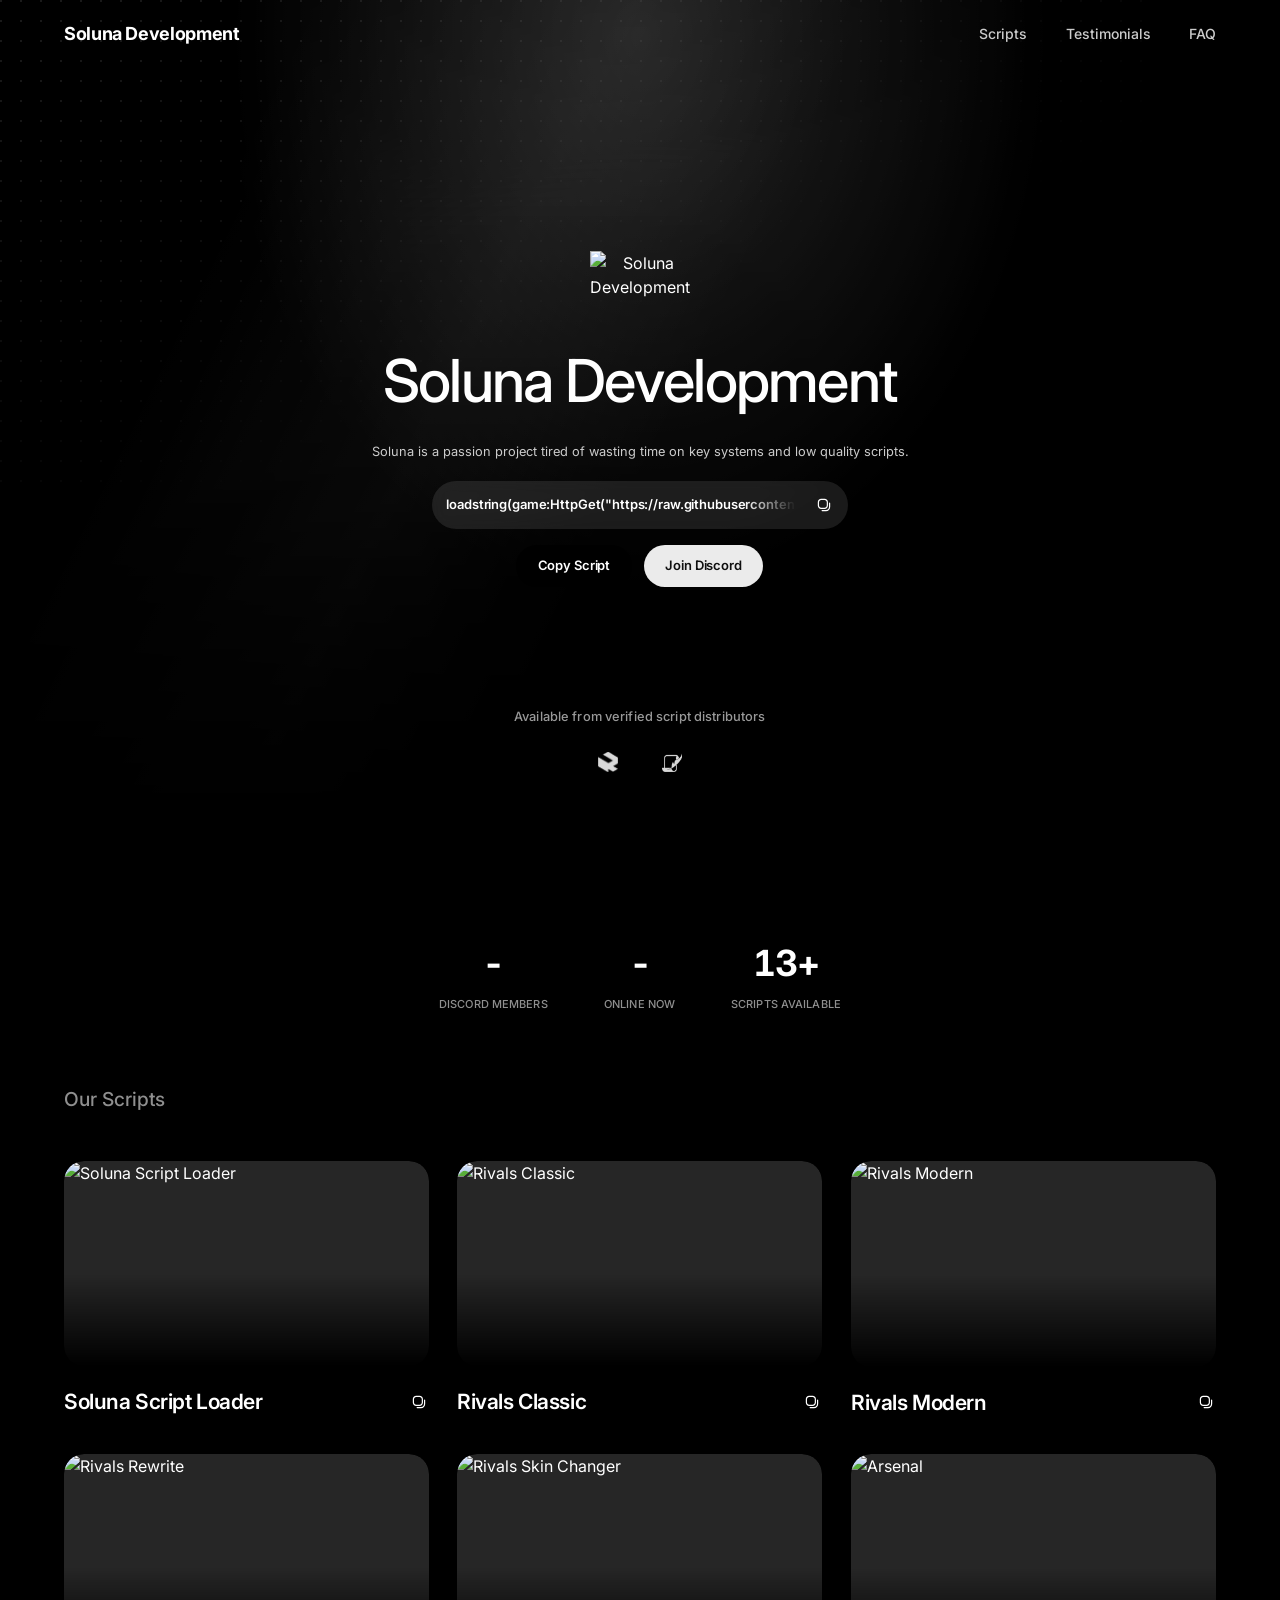
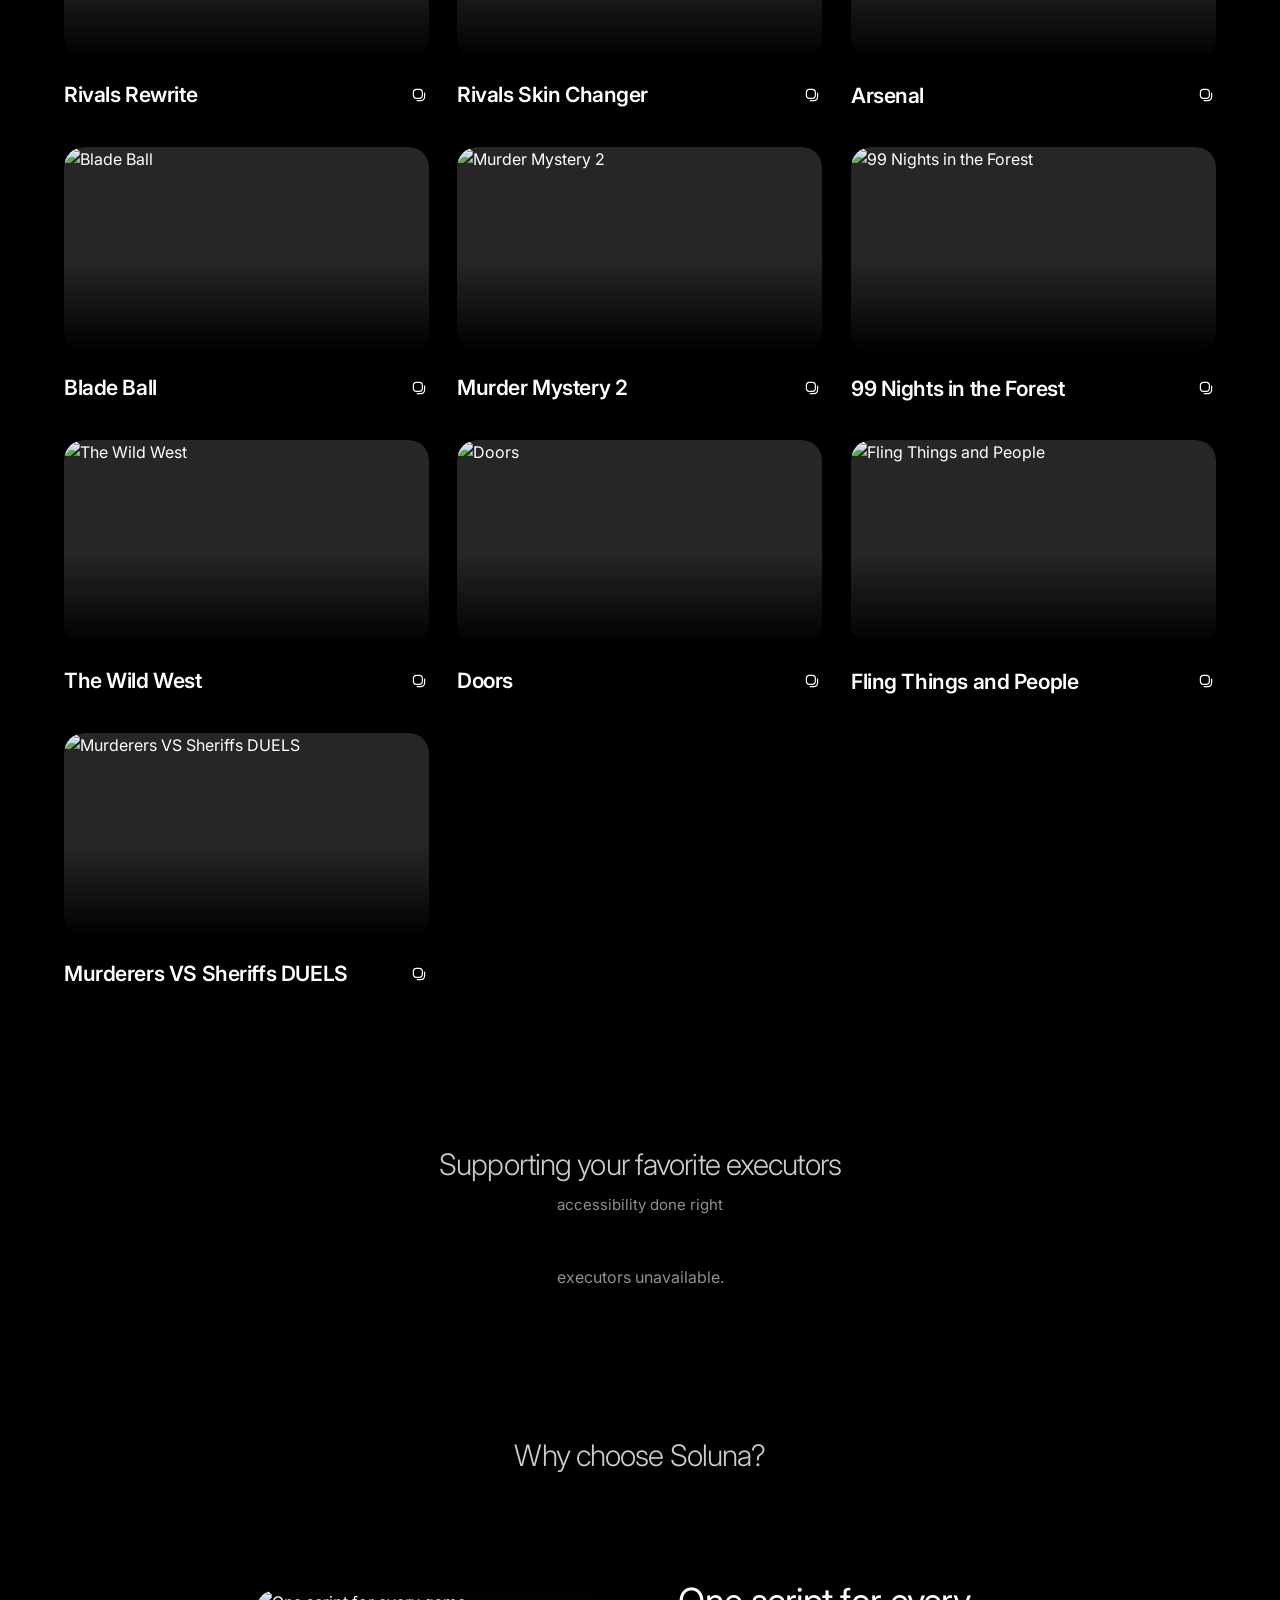
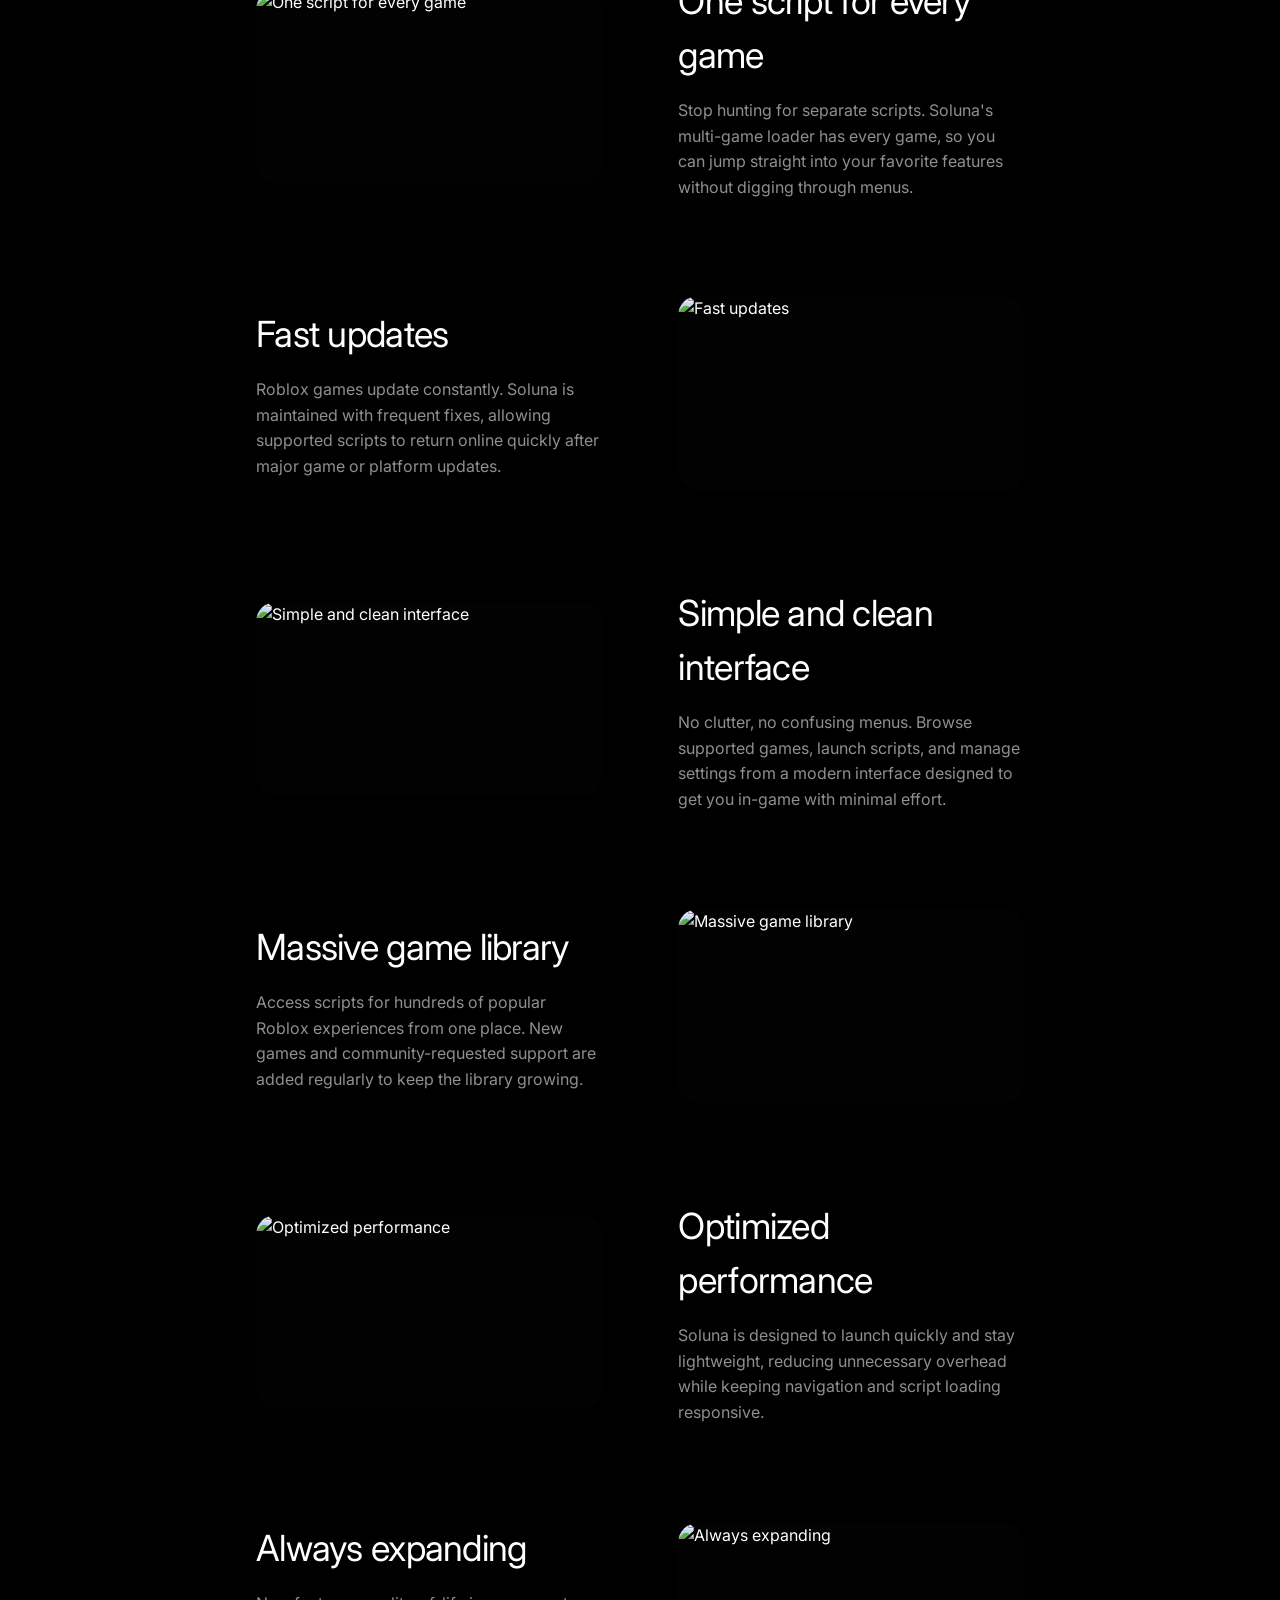
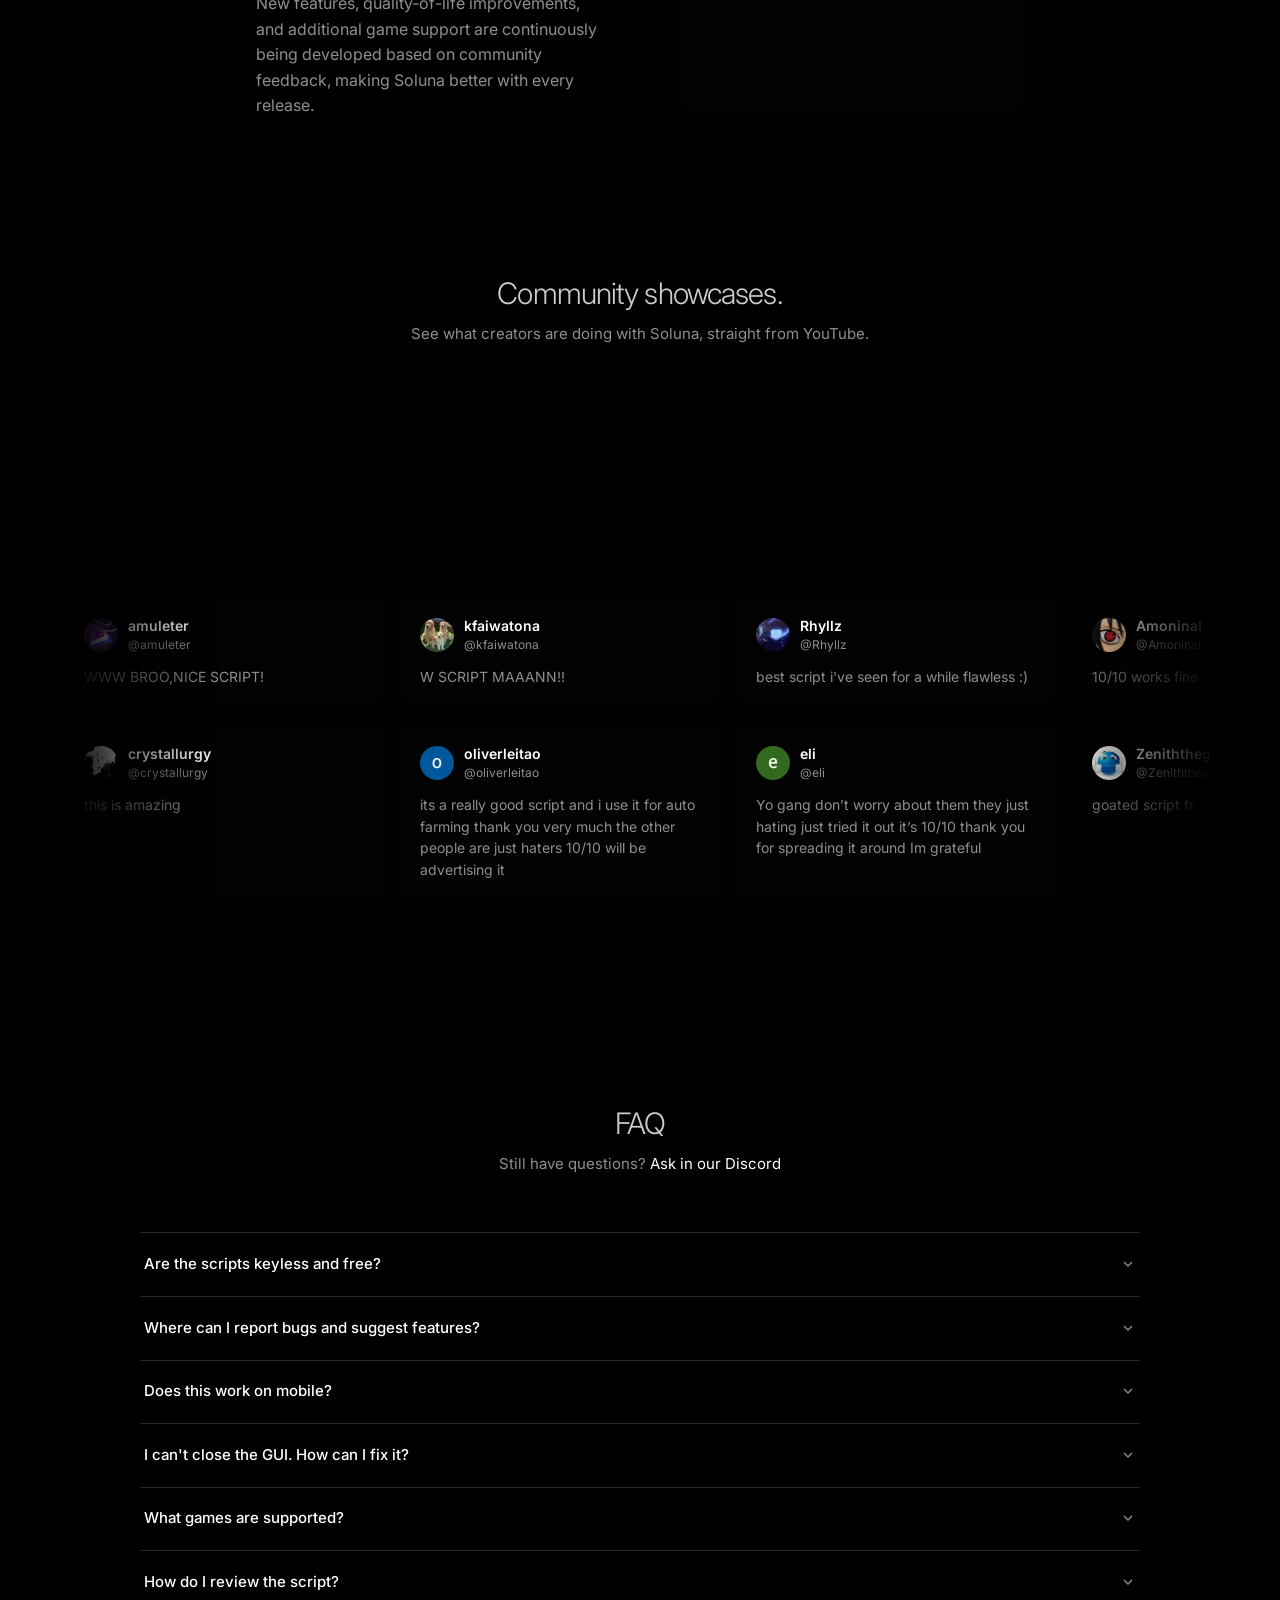
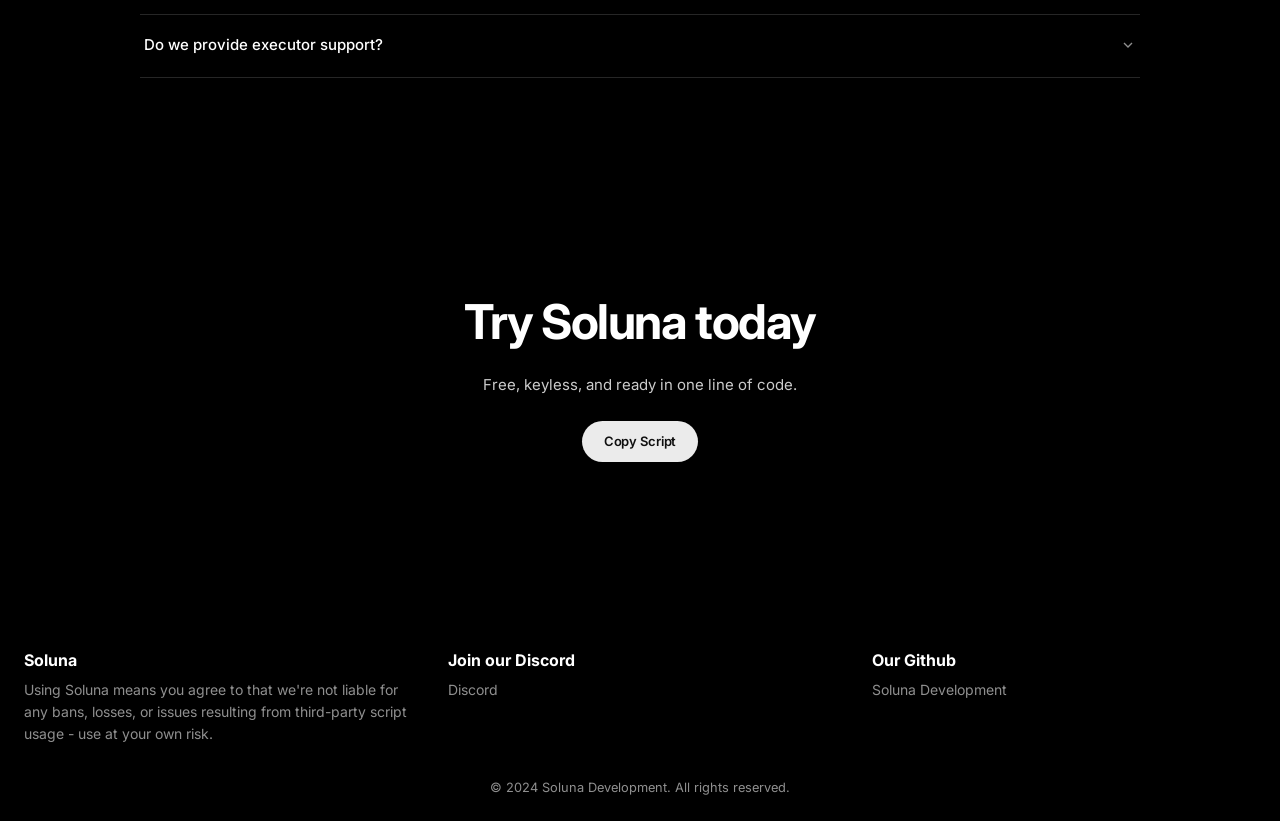
==== commit b40b17d4: "Updated" ====
--- a/index.html
+++ b/index.html
@@ -107,23 +107,17 @@
                 <div class="hero-atmosphere-vignette"></div>
             </div>
             <div class="container hero-container">
-                <a href="#scripts" class="hero-pill">
-                    <span class="hero-pill-icon">
-                        <svg xmlns="http://www.w3.org/2000/svg" width="24" height="24" viewBox="0 0 24 24" fill="none"
-                            stroke="currentColor" stroke-width="2" stroke-linecap="round" stroke-linejoin="round"
-                            aria-hidden="true">
-                            <path d="M6 2 3 6v14a2 2 0 0 0 2 2h14a2 2 0 0 0 2-2V6l-3-4Z"></path>
-                            <path d="M3 6h18"></path>
-                            <path d="M16 10a4 4 0 0 1-8 0"></path>
-                        </svg>
-                    </span>
-                    View Scripts
-                    <svg width="12" height="12" viewBox="0 0 24 24" fill="none" stroke="currentColor" stroke-width="2">
-                        <path d="M5 12h14M12 5l7 7-7 7" />
-                    </svg>
-                </a>
+
+                <div class="logo-image">
+                    <img src="https://raw.githubusercontent.com/Soluna-Development/API/refs/heads/main/assets/branding/transparent-on-white.png"
+                        alt="Soluna Development">
+                </div>
 
                 <h1 class="hero-title">Soluna Development</h1>
+
+                <p class="hero-description">Soluna is a passion project tired of wasting time on key systems and low
+                    quality scripts.
+                </p>
 
                 <button class="discord-copy-bar reveal" id="copy-discord-btn" type="button">
                     <span class="copy-discord-label"
@@ -162,10 +156,6 @@
                         Discord</a>
                 </div>
 
-                <p class="hero-tos">Using Soluna means you agree to that we're not liable for any bans, losses, or
-                    issues resulting from third-party script usage - use at your own risk.
-                </p>
-
                 <div class="partners-inline reveal" id="partners-grid-wrap">
                     <p class="partners-label">Available from verified script distributors</p>
                     <div class="partners-grid" id="partners-grid"></div>
@@ -365,7 +355,8 @@
         <div class="footer-content">
             <div class="footer-section">
                 <h4>Soluna</h4>
-                <p>Soluna is a passion project tired of wasting time on key systems and low quality scripts.</p>
+                <p>Using Soluna means you agree to that we're not liable for any bans, losses, or
+                    issues resulting from third-party script usage - use at your own risk.</p>
             </div>
             <div class="footer-section">
                 <h4>Join our Discord</h4>
